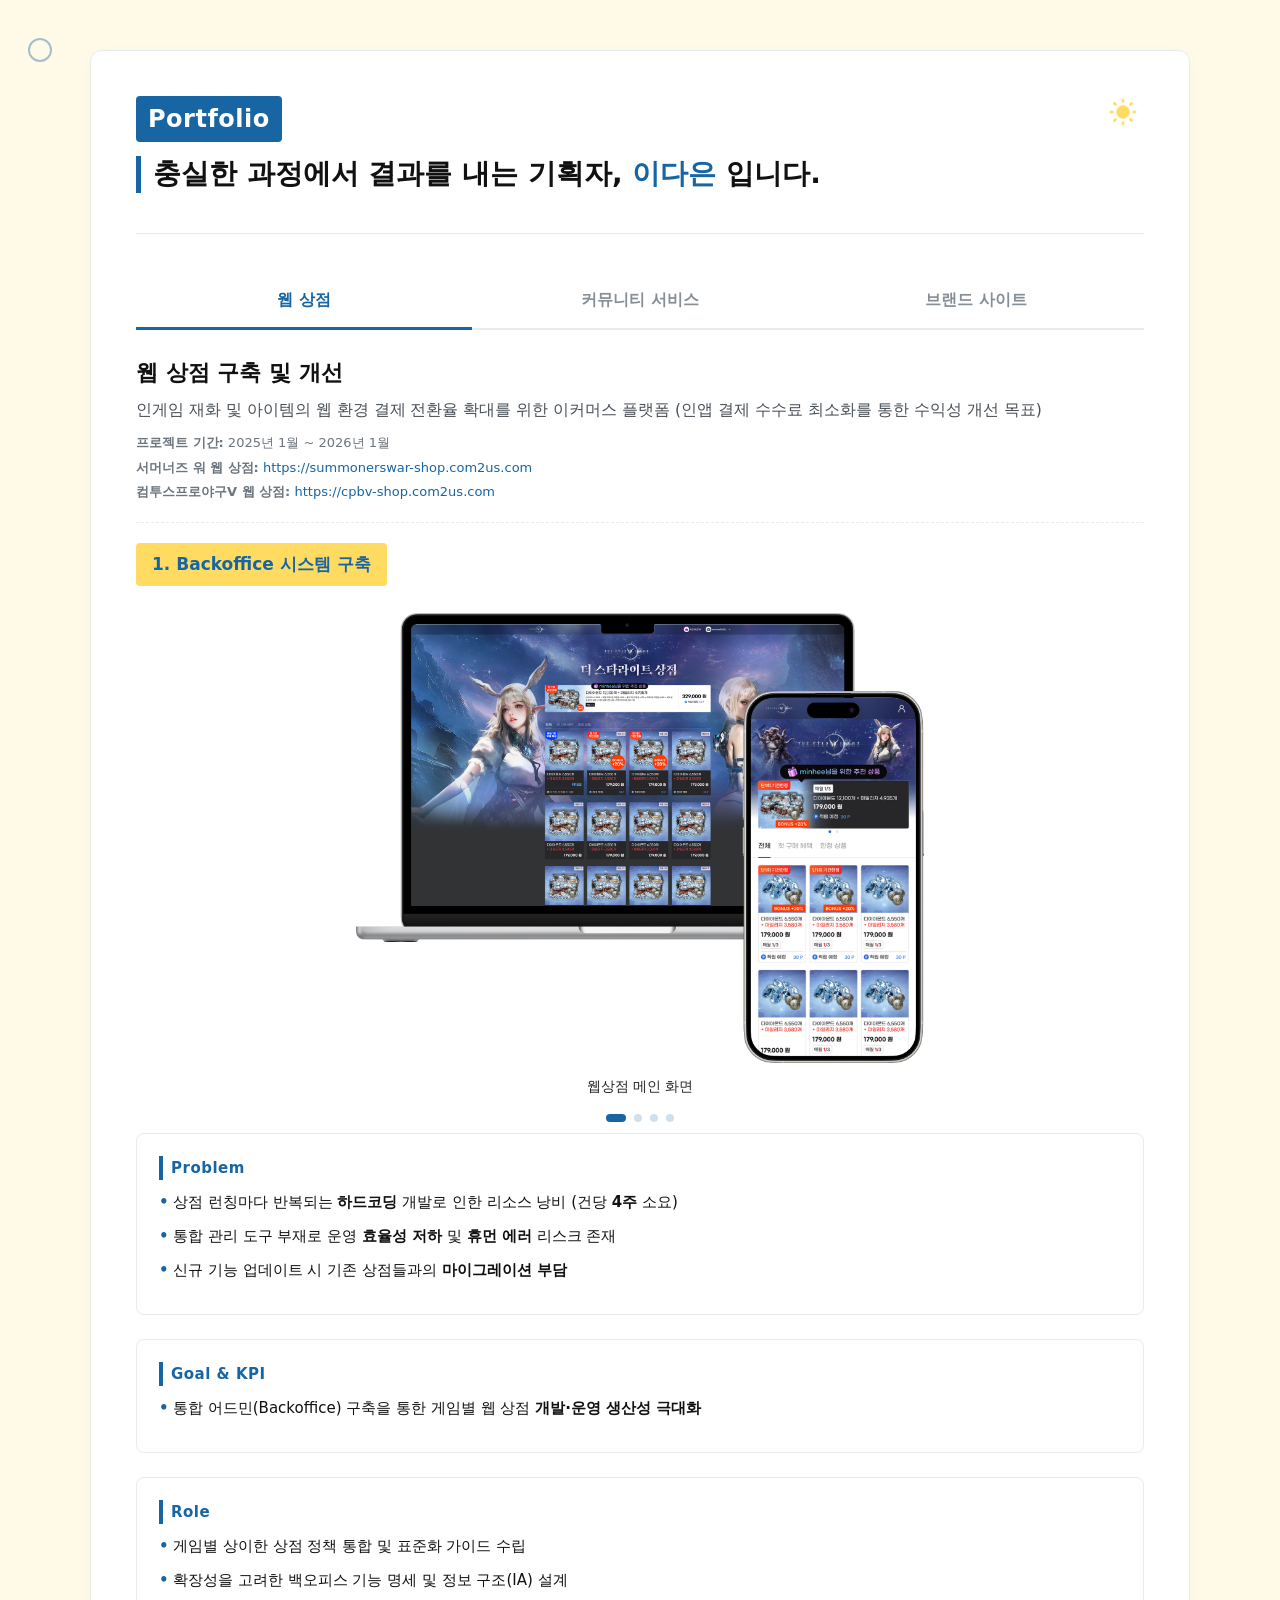
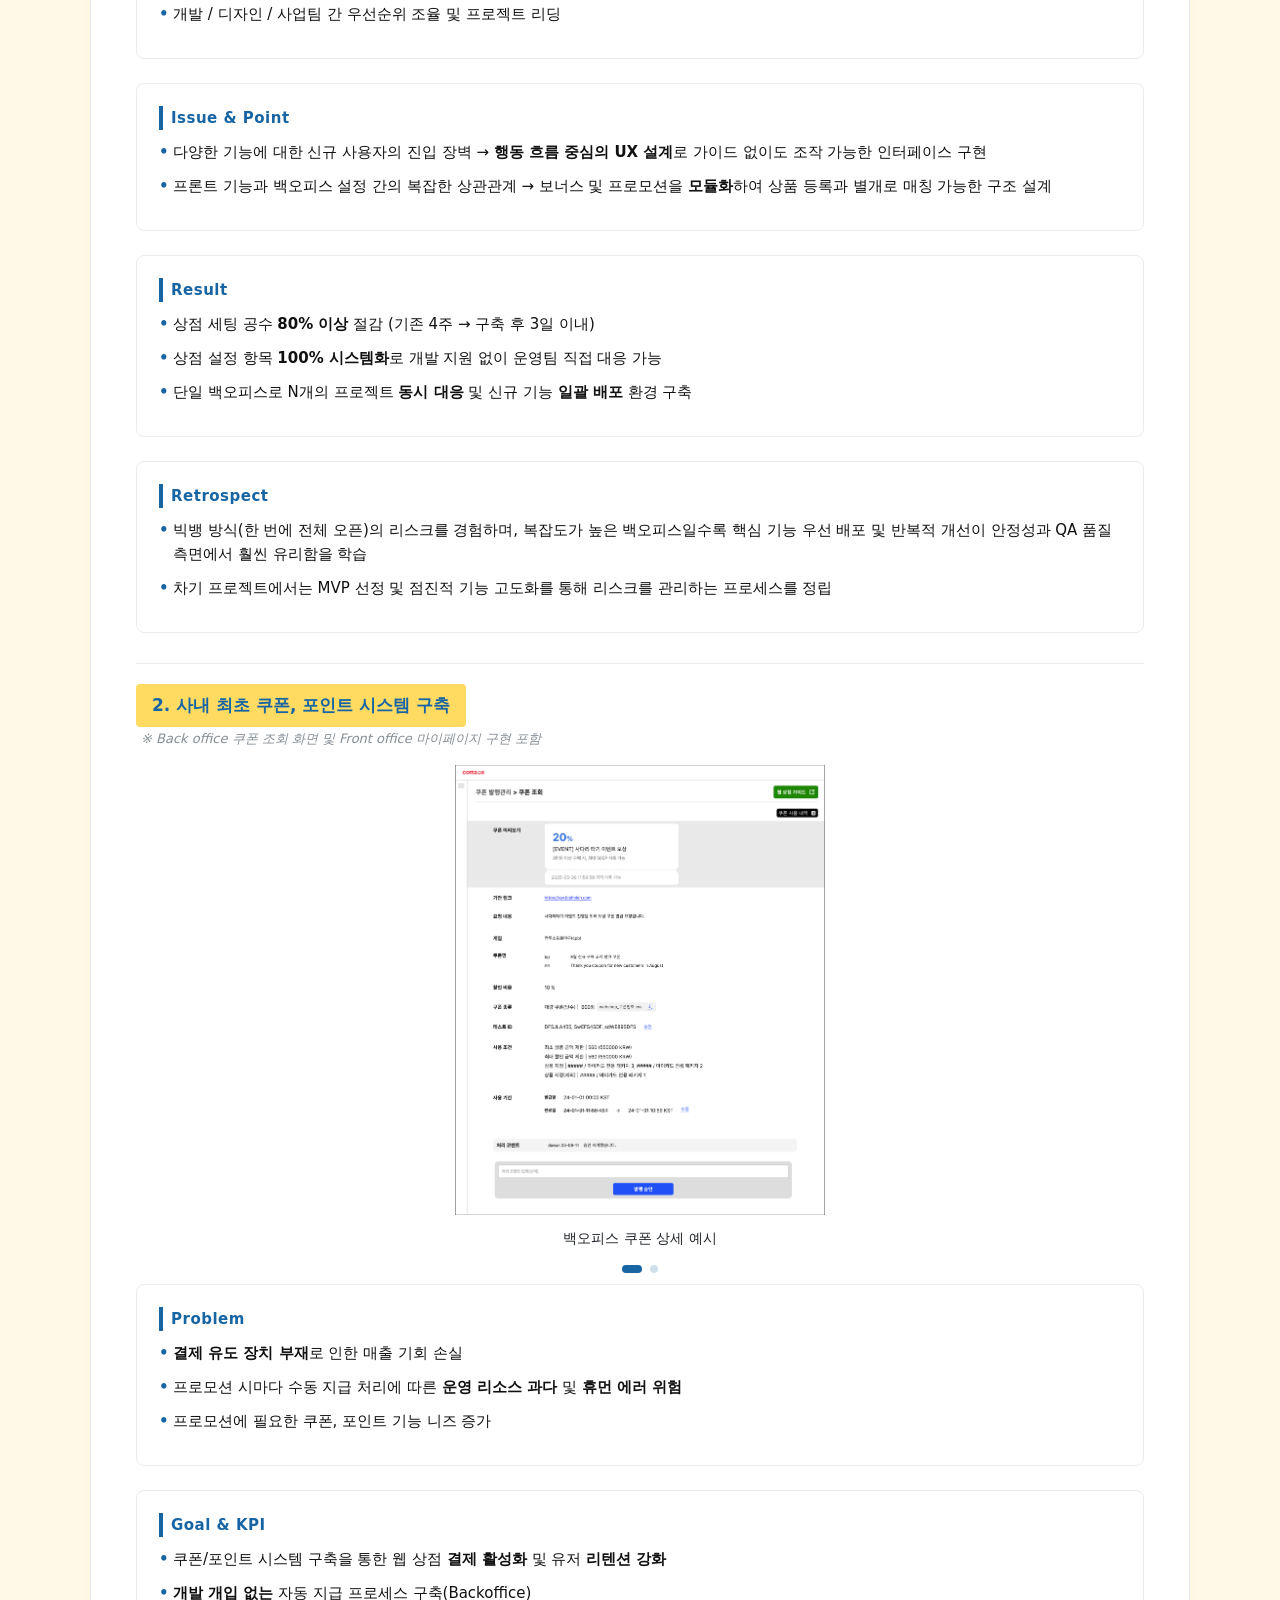
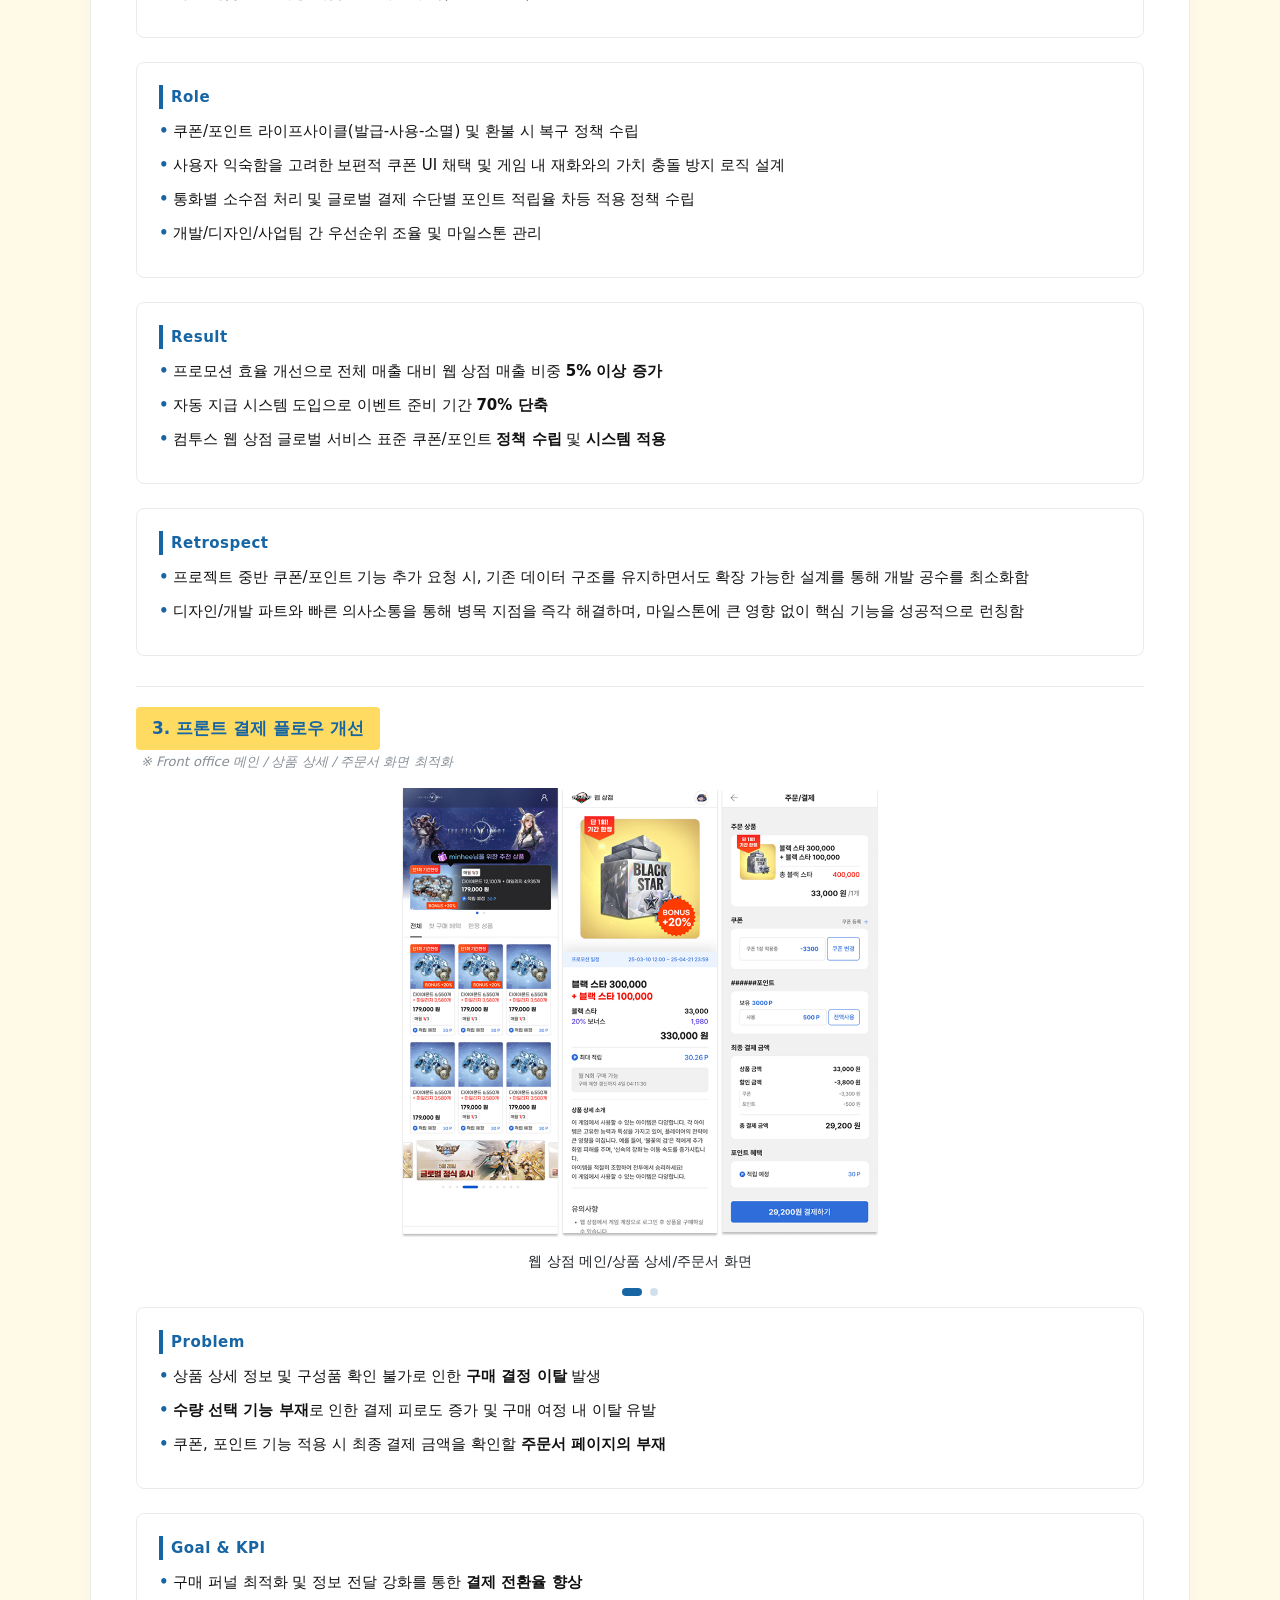
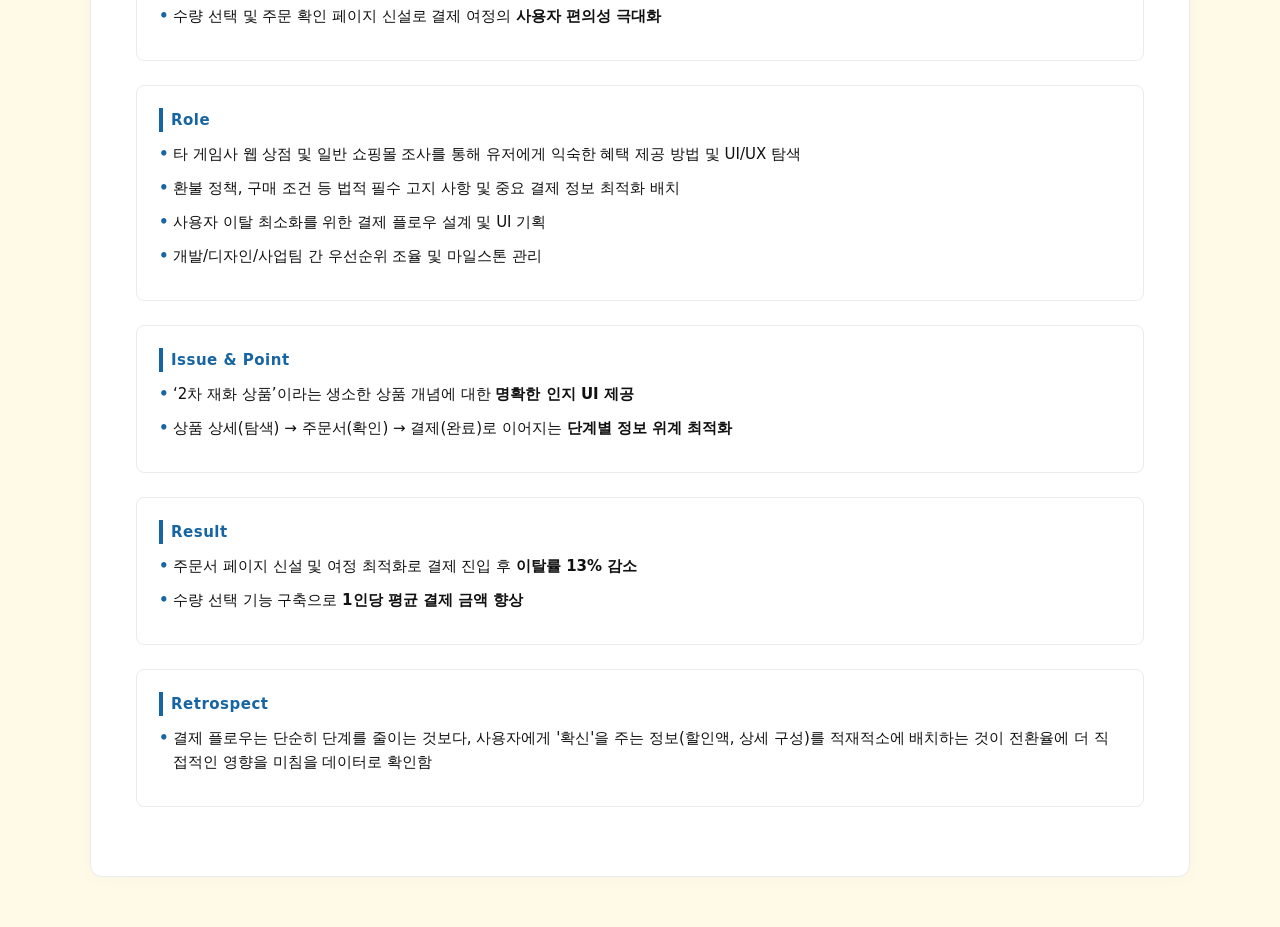
==== index.html @ c6e258d3 "진짜최종배포" ====
<!DOCTYPE html>
<html lang="ko">
<head>
    <meta charset="UTF-8">
    <meta name="viewport" content="width=device-width, initial-scale=1.0">
    <title>이다은 | 기획자 포트폴리오</title>
    <link rel="stylesheet" href="style.css">
</head>
<body>

    <div class="custom-cursor"></div>

    <div class="container">
        <header>
            <button class="theme-toggle-btn" onclick="toggleTheme()" aria-label="테마 변경">
                <img id="theme-icon" src="images/light.png" alt="테마 아이콘">
            </button>

            <span class="badge">Portfolio</span>
            <h1>충실한 과정에서 결과를 내는 기획자, <span style="color: #1865A4;">이다은</span> 입니다.</h1>
        </header>

        <nav class="tabs">
            <button class="tab-button active" onclick="openTab(event, 'web-shop')">웹 상점</button>
            <button class="tab-button" onclick="openTab(event, 'community')">커뮤니티 서비스</button>
            <button class="tab-button" onclick="openTab(event, 'brand-site')">브랜드 사이트</button>
        </nav>

        <div id="web-shop" class="tab-content active">
            <div class="project-header">
                <h3 class="project-title">웹 상점 구축 및 개선</h3>
                <p class="project-summary">인게임 재화 및 아이템의 웹 환경 결제 전환율 확대를 위한 이커머스 플랫폼 (인앱 결제 수수료 최소화를 통한 수익성 개선 목표)</p>
                <div class="project-meta"><strong>프로젝트 기간:</strong> 2025년 1월 ~ 2026년 1월</div>
                <div class="project-meta"><strong>서머너즈 워 웹 상점:</strong> <a href="https://summonerswar-shop.com2us.com/" target="_blank">https://summonerswar-shop.com2us.com</a></div>
                <div class="project-meta"><strong>컴투스프로야구V 웹 상점:</strong> <a href="https://cpbv-shop.com2us.com" target="_blank">https://cpbv-shop.com2us.com</a></div>
            </div>

            <div class="sub-title">1. Backoffice 시스템 구축</div>

            <div class="slider-container">
                <div class="slider-wrapper">
                    <div class="slider-slide">
                        <img src="images/webshop/main.png" alt="웹상점 메인 화면">
                    </div>                    
                    <div class="slider-slide">
                        <img src="images/webshop/BF.png" alt="웹상점 백오피스 구축 전후 시스템">
                    </div>
                    <div class="slider-slide">
                        <img src="images/webshop/FLOW.png" alt="웹 상점 서비스 백오피스 흐름도">
                    </div>
                    <div class="slider-slide">
                        <img src="images/webshop/Frame 26.png" alt="백오피스 기능 명세서">
                    </div>
                </div>
                
                <div class="slider-caption">웹상점 메인 화면</div>
                
                <div class="slider-pagination"></div>
            </div>
            <div class="section-block">
                <h4>Problem</h4>
                <ul>
                    <li>상점 런칭마다 반복되는 <strong>하드코딩</strong> 개발로 인한 리소스 낭비 (건당 <strong>4주</strong> 소요)</li>
                    <li>통합 관리 도구 부재로 운영 <strong>효율성 저하</strong> 및 <strong>휴먼 에러</strong> 리스크 존재</li>
                    <li>신규 기능 업데이트 시 기존 상점들과의 <strong>마이그레이션 부담</strong></li>
                </ul>
            </div>
            <div class="section-block">
                <h4>Goal & KPI</h4>
                <ul>
                    <li>통합 어드민(Backoffice) 구축을 통한 게임별 웹 상점 <strong>개발·운영 생산성 극대화</strong></li>
                </ul>
            </div>
            <div class="section-block">
                <h4>Role</h4>
                <ul>
                    <li>게임별 상이한 상점 정책 통합 및 표준화 가이드 수립</li>
                    <li>확장성을 고려한 백오피스 기능 명세 및 정보 구조(IA) 설계</li>
                    <li>개발 / 디자인 / 사업팀 간 우선순위 조율 및 프로젝트 리딩</li>
                </ul>
            </div>
            <div class="section-block">
                <h4>Issue & Point</h4>
                <ul>
                    <li>다양한 기능에 대한 신규 사용자의 진입 장벽 → <strong>행동 흐름 중심의 UX 설계</strong>로 가이드 없이도 조작 가능한 인터페이스 구현</li>
                    <li>프론트 기능과 백오피스 설정 간의 복잡한 상관관계 → 보너스 및 프로모션을<strong> 모듈화</strong>하여 상품 등록과 별개로 매칭 가능한 구조 설계</li>
                </ul>
            </div>
            <div class="section-block">
                <h4>Result</h4>
                <ul>
                    <li>상점 세팅 공수 <strong><span class="count-up" data-target="80">0</span>% 이상</strong> 절감 (기존 4주 → 구축 후 3일 이내)</li>
                    <li>상점 설정 항목 <strong><span class="count-up" data-target="100">0</span>% 시스템화</strong>로 개발 지원 없이 운영팀 직접 대응 가능</li>
                    <li>단일 백오피스로 N개의 프로젝트 <strong>동시 대응</strong> 및 신규 기능 <strong>일괄 배포</strong> 환경 구축</li>
                </ul>
            </div>
            <div class="section-block">
                <h4>Retrospect</h4>
                <ul>
                    <li>빅뱅 방식(한 번에 전체 오픈)의 리스크를 경험하며, 복잡도가 높은 백오피스일수록 핵심 기능 우선 배포 및 반복적 개선이 안정성과 QA 품질 측면에서 훨씬 유리함을 학습</li>
                    <li>차기 프로젝트에서는 MVP 선정 및 점진적 기능 고도화를 통해 리스크를 관리하는 프로세스를 정립</li>
                </ul>
            </div>

            <hr class="sub-project-divider">

            <div class="sub-title">2. 사내 최초 쿠폰, 포인트 시스템 구축</div>
            <p class="project-meta-caption">※ Back office 쿠폰 조회 화면 및 Front office 마이페이지 구현 포함</p>
            
            <div class="slider-container">
                <div class="slider-wrapper">
                    <div class="slider-slide">
                        <img src="images/webshop/back_coupon.png" alt="백오피스 쿠폰 상세 예시">
                    </div>                    
                    <div class="slider-slide">
                        <img src="images/webshop/my_couponpoint.png" alt="웹상점 마이페이지 쿠폰/포인트 화면">
                    </div>                    
                </div>
                
                <div class="slider-caption">백오피스 쿠폰 상세 예시</div>
                
                <div class="slider-pagination"></div>
            </div>            
            
            <div class="section-block">
                <h4>Problem</h4>
                <ul>
                    <li><strong>결제 유도 장치 부재</strong>로 인한 매출 기회 손실</li>
                    <li>프로모션 시마다 수동 지급 처리에 따른 <strong>운영 리소스 과다</strong> 및 <strong>휴먼 에러 위험</strong></li>
                    <li>프로모션에 필요한 쿠폰, 포인트 기능 니즈 증가</li>
                </ul>
            </div>
            <div class="section-block">
                <h4>Goal & KPI</h4>
                <ul>
                    <li>쿠폰/포인트 시스템 구축을 통한 웹 상점 <strong>결제 활성화</strong> 및 유저 <strong>리텐션 강화</strong></li>
                    <li><strong>개발 개입 없는</strong> 자동 지급 프로세스 구축(Backoffice)</li>
                </ul>
            </div>
            <div class="section-block">
                <h4>Role</h4>
                <ul>
                    <li>쿠폰/포인트 라이프사이클(발급-사용-소멸) 및 환불 시 복구 정책 수립</li>
                    <li>사용자 익숙함을 고려한 보편적 쿠폰 UI 채택 및 게임 내 재화와의 가치 충돌 방지 로직 설계</li>
                    <li>통화별 소수점 처리 및 글로벌 결제 수단별 포인트 적립율 차등 적용 정책 수립</li>
                    <li>개발/디자인/사업팀 간 우선순위 조율 및 마일스톤 관리</li>
                </ul>
            </div>
            <div class="section-block">
                <h4>Result</h4>
                <ul>
                    <li>프로모션 효율 개선으로 전체 매출 대비 웹 상점 매출 비중 <Strong><span class="count-up" data-target="5">0</span>% 이상 증가</Strong></li>
                    <li>자동 지급 시스템 도입으로 이벤트 준비 기간 <Strong><span class="count-up" data-target="70">0</span>% 단축</Strong></li>
                    <li>컴투스 웹 상점 글로벌 서비스 표준 쿠폰/포인트 <Strong>정책 수립</Strong> 및 <Strong>시스템 적용</Strong></li>
                </ul>
            </div>
            <div class="section-block">
                <h4>Retrospect</h4>
                <ul>
                    <li>프로젝트 중반 쿠폰/포인트 기능 추가 요청 시, 기존 데이터 구조를 유지하면서도 확장 가능한 설계를 통해 개발 공수를 최소화함</li>
                    <li>디자인/개발 파트와 빠른 의사소통을 통해 병목 지점을 즉각 해결하며, 마일스톤에 큰 영향 없이 핵심 기능을 성공적으로 런칭함</li>
                </ul>
            </div>

            <hr class="sub-project-divider">

            <div class="sub-title">3. 프론트 결제 플로우 개선</div>
            <p class="project-meta-caption">※ Front office 메인 / 상품 상세 / 주문서 화면 최적화</p>

            <div class="slider-container">
                <div class="slider-wrapper">
                    <div class="slider-slide">
                        <img src="images/webshop/purchase_front.png" alt="웹 상점 메인/상품 상세/주문서 화면">
                    </div>                    
                    <div class="slider-slide">
                        <img src="images/webshop/purchase process.png" alt="결제 프로세스 개선 flow">
                    </div>                    
                </div>
              
                <div class="slider-caption">웹 상점 메인/상품 상세/주문서 화면</div>
                <div class="slider-pagination"></div>
            </div> 

            <div class="section-block">
                <h4>Problem</h4>
                <ul>
                    <li>상품 상세 정보 및 구성품 확인 불가로 인한 <Strong>구매 결정 이탈</Strong> 발생</li>
                    <li><Strong>수량 선택 기능 부재</Strong>로 인한 결제 피로도 증가 및 구매 여정 내 이탈 유발</li>
                    <li>쿠폰, 포인트 기능 적용 시 최종 결제 금액을 확인할 <Strong>주문서 페이지의 부재</Strong></li>
                </ul>
            </div>
            <div class="section-block">
                <h4>Goal & KPI</h4>
                <ul>
                    <li>구매 퍼널 최적화 및 정보 전달 강화를 통한 <Strong>결제 전환율 향상</Strong></li>
                    <li>수량 선택 및 주문 확인 페이지 신설로 결제 여정의 <Strong>사용자 편의성 극대화</Strong></li>
                </ul>
            </div>
            <div class="section-block">
                <h4>Role</h4>
                <ul>
                    <li>타 게임사 웹 상점 및 일반 쇼핑몰 조사를 통해 유저에게 익숙한 혜택 제공 방법 및 UI/UX 탐색</li>
                    <li>환불 정책, 구매 조건 등 법적 필수 고지 사항 및 중요 결제 정보 최적화 배치</li>
                    <li>사용자 이탈 최소화를 위한 결제 플로우 설계 및 UI 기획</li>
                    <li>개발/디자인/사업팀 간 우선순위 조율 및 마일스톤 관리</li>
                </ul>
            </div>
            <div class="section-block">
                <h4>Issue & Point</h4>
                <ul>
                    <li>‘2차 재화 상품’이라는 생소한 상품 개념에 대한 <strong>명확한 인지 UI 제공</strong></li>
                    <li>상품 상세(탐색) → 주문서(확인) → 결제(완료)로 이어지는 <strong>단계별 정보 위계 최적화</strong></li>
                </ul>
            </div>
            <div class="section-block">
                <h4>Result</h4>
                <ul>
                    <li>주문서 페이지 신설 및 여정 최적화로 결제 진입 후 <strong>이탈률 <span class="count-up" data-target="13">0</span>% 감소</strong></li>
                    <li>수량 선택 기능 구축으로 <strong>1인당 평균 결제 금액 향상</strong></li>
                </ul>
            </div>
            <div class="section-block">
                <h4>Retrospect</h4>
                <ul>
                    <li>결제 플로우는 단순히 단계를 줄이는 것보다, 사용자에게 '확신'을 주는 정보(할인액, 상세 구성)를 적재적소에 배치하는 것이 전환율에 더 직접적인 영향을 미침을 데이터로 확인함</li>
                </ul>
            </div>
        </div>

        <div id="community" class="tab-content">
            <div class="project-header">
                <h3 class="project-title">커뮤니티 서비스 플랫폼 구축</h3>
                <p class="project-summary">외부 커뮤니티 의존도 최소화 및 브랜드 사이트 활성화를 위한 자체 커뮤니티 인프라 개발</p>
                <div class="project-meta"><strong>프로젝트 기간:</strong> 2025년 12월 ~ 2026년 8월 12일</div>
                <div class="project-meta"><strong>참고 링크:</strong> <a href="https://zeus.com2us.com/news/notice" target="_blank">https://zeus.com2us.com/news/notice</a></div>
                <div class="project-meta-alert">※ 유저 활동 커뮤니티 게시판 순차 오픈 예정, 기능 개발 완료</div>
            </div>

            <div class="slider-container">
                <div class="slider-wrapper">
                    <div class="slider-slide">
                        <img src="images/community/zeus_community.png" alt="커뮤니티 서비스 플랫폼">
                    </div>                    
                    <div class="slider-slide">
                        <img src="images/community/community_list.png" alt="아코디언형 게시판/리스트형 게시판/섬네일형 게시판">
                    </div>   
                    <div class="slider-slide">
                        <img src="images/community/community_my.png" alt="마이페이지-나의 글/마이페이지-계정관리/알랏">
                    </div> 
                    <div class="slider-slide">
                        <img src="images/community/back_menu.png" alt="백오피스 메뉴 구조">
                    </div> 
                    <div class="slider-slide">
                        <img src="images/community/back_detail.png" alt="백오피스 기능 명세서">
                    </div>                                                                              
                </div>
                
                <div class="slider-caption">커뮤니티 서비스 플랫폼</div>
                <div class="slider-pagination"></div>
            </div> 

            <div class="section-block">
                <h4>Problem</h4>
                <ul>
                    <li>게임 런칭 이후 브랜드 사이트 내 <strong>유저 간 소통 창구 부재</strong>로 인한 방문율 지속 감소</li>
                    <li>외부 툴 의존으로 인한 <strong>UI 제약</strong> 및 도메인 파편화로 <strong>유저 데이터 트래킹 한계</strong></li>
                </ul>
            </div>
            <div class="section-block">
                <h4>Goal</h4>
                <ul>
                    <li>공지 및 유저 커뮤니티 통합 제공을 통한 브랜드 사이트 내 <strong>유저 리텐션 및 인바운드 트래픽 제고</strong></li>
                    <li>관리 부서에서 다방면으로 활용 가능한 <strong>확대 기능 및 UI 제공</strong></li>
                    <li>추후 신규 브랜드 사이트에서 사용 가능하도록 커뮤니티 <strong>템플릿 확장성 고려</strong></li>
                </ul>
            </div>
            <div class="section-block">
                <h4>Role</h4>
                <ul>
                    <li>타사 레퍼런스 및 벤치마킹 기반의 커뮤니티 서비스 정책 수립 및 Front/Back-office 상세 화면 설계</li>
                    <li>PL로서 유관 부서 요구사항 수집, 핵심 기능 정의 및 스펙 아웃 의사결정 주도</li>
                    <li>한정된 프로젝트 리소스를 고려한 기능별 우선순위 조정 및 단계적 배포 전략 수립</li>
                </ul>
            </div>
            <div class="section-block">
                <h4>Issue & Point</h4>
                <ul>
                    <li><strong>[Front - 운영 효율성]</strong> 4대 핵심 템플릿 형태(리스트/섬네일/아코디언/FAQ) 제공으로 운영 부서 <strong>니즈 충족 및 기획·개발 공수 최소화</strong></li>
                    <li><strong>[Front - 이탈 방지]</strong> 게임 미연동 계정 제한 등 예외 케이스별 <strong>UX 라이팅</strong> 및 <strong>얼럿 시스템</strong> 최적화를 통한 <strong>유저 이탈 방지</strong></li>
                    <li><strong>[Back - 권한 및 제어]</strong> 효율적인 콘텐츠 관리를 위한 <strong>'설정 기능(템플릿 제어)'</strong>과 <strong>'운영 기능(게시글/신고/회원 관리)'</strong>의 <strong>구조적 분리</strong></li>
                    <li><strong>[Back - 모듈 구조]</strong> 게시글 상세, 회원 상세 페이지는 모든 메뉴에서 진입 가능한 구조 → <strong>개발 작업 최소화, 사용자 이동 동선 최소화</strong></li>
                </ul>
            </div>
            <div class="section-block">
                <h4>Result (가동 전 기대효과)</h4>
                <ul>
                    <li>자체 소통 창구 활성화를 통해 런칭 초기 부스팅 유저의 브랜드 사이트 리텐션 <strong><span class="count-up" data-target="60">0</span>% 방어 타겟</strong></li>
                    <li>표준 템플릿 활용 기반 확립으로 차기 브랜드 사이트 구축 시 커뮤니티 개발 공수 <strong>6개월 단축</strong> 및 외부 솔루션 구독 비용 <strong>100% 절감</strong> 예상</li>
                </ul>
            </div>
            <div class="section-block">
                <h4>Retrospect</h4>
                <ul>
                    <li>프로젝트 초기 단계에서 백오피스 상세 기능 명세서를 선제적으로 정의 및 싱크하여, 유관 부서 간 잠재적 병목 구간을 조기 발견하고 스펙 아웃 조율 시간을 대폭 단축함</li>
                    <li>플랫폼 단위 기획 시 화면 설계와 확장 정책을 동시에 설계하는 법을 체득함</li>
                </ul>
            </div>
        </div>

        <div id="brand-site" class="tab-content">
            <div class="project-header">
                <h3 class="project-title">브랜드 사이트 빌드 및 마케팅 브랜딩</h3>
                <p class="project-summary">신규 론칭 라인업의 잠재 유저 확보 및 사전 마케팅을 위한 브랜딩 구축</p>
                <div class="project-meta"><strong>주요 목표:</strong> 신규 게임의 기대감 조성을 위한 브랜딩 / 정보 전달 및 사전예약 이벤트 유도</div>
            </div>

            <div class="sub-title">1. 스타시드: 아스니아 트리거</div>
            <div class="project-meta"><strong>프로젝트 기간:</strong> 2023년 10월 ~ 2024년 3월</div>
            <div class="project-meta"><strong>공식 사이트:</strong> <a href="https://starseed.com2us.com/ko?r=p01" target="_blank">https://starseed.com2us.com</a></div>
            <div class="project-meta-alert">※ 현재는 서비스 종료, 대체화면 노출중</div>

            <div class="slider-container">
                <div class="slider-wrapper">
                    <div class="slider-slide">
                        <img src="images/branding/1.jpg" alt="메인">
                    </div>                    
                    <div class="slider-slide">
                        <img src="images/branding/2.jpg" alt="사전예약">
                    </div>      
                    <div class="slider-slide">
                        <img src="images/branding/3.jpg" alt="이벤트">
                    </div>                       
                     <div class="slider-slide">
                        <img src="images/branding/4.jpg" alt="세계관">
                    </div>                      
                    <div class="slider-slide">
                        <img src="images/branding/5.jpg" alt="캐릭터">
                    </div>   
                    <div class="slider-slide">
                        <img src="images/branding/6.jpg" alt="캐릭터 상세">
                    </div>   
                    <div class="slider-slide">
                        <img src="images/branding/7.jpg" alt="SNS">
                    </div>   
                </div>
              
                <div class="slider-caption">메인</div>
                <div class="slider-pagination"></div>
            </div>             

            <div class="section-block" style="margin-top:15px;">
                <h4>Goal</h4>
                <ul>
                    <li>브랜드 사이트 내 유입 유저의 사전예약 전환율 극대화</li>
                    <li>콘텐츠 탐색 깊이 심화를 통한 인게임 세계관 인게이지먼트 유도 강화</li>
                </ul>
            </div>
            <div class="section-block">
                <h4>Role</h4>
                <ul>
                    <li>서브컬처 유저의 강력한 '팬덤 성향'을 공략하기 위해, 캐릭터 및 세계관을 반영한 전용 콘셉트·레이아웃 설계로 서비스의 시각적 매력 극대화</li>
                    <li>외부 및 사내 유관 부서 요구사항 조율 기반의 웹 서비스 정책 수립 및 상세 기능·화면 설계</li>
                    <li>디자인·개발 파트와의 긴밀한 커뮤니케이션 및 프로젝트 리딩</li>
                </ul>
            </div>
            <div class="section-block">
                <h4>Issue & Point</h4>
                <ul>
                    <li>캐릭터 일러스트 중심의 풀 스크린 배치로 시각적 몰입감 및 유저 흥미 유발</li>
                    <li>이탈 없는 내비게이션을 위한 풀 페이지 스크롤 기반의 원페이지 인터랙션 구현</li>
                    <li>게임 속 캐릭터가 말을 거는 듯한 스크롤 기반의 토스트 팝업 시스템 기획 (세계관 동기화)</li>
                </ul>
            </div>
            <div class="section-block">
                <h4>Result</h4>
                <ul>
                    <li>사전예약 기간 내 방문자 대비 예약 전환율 평균 <strong><span class="count-up" data-target="70">0</span>% 이상</strong> 달성</li>
                    <li>론칭 후 1개월간 방문자의 <strong><span class="count-up" data-target="35">0</span>%가</strong> 이탈 없이 마지막 페이지까지 탐색</li>
                </ul>
            </div>
            <div class="section-block">
                <h4>Retrospect</h4>
                <ul>
                    <li>타겟 유저와 게임 콘셉트를 명확히 해석한 기획이 유저 행동에 미치는 긍정적 영향 확인</li>
                </ul>
            </div>

            <hr class="sub-project-divider">

            <div class="sub-title">2. 프로야구라이징</div>
            <div class="project-meta"><strong>프로젝트 기간:</strong> 2024년 10월 ~ 2025년 3월</div>
            <div class="project-meta"><strong>공식 사이트:</strong> <a href="https://prorising.com2us.com/main" target="_blank">https://prorising.com2us.com</a></div>

            <div class="slider-container">
                <div class="slider-wrapper">
                    <div class="slider-slide">
                        <img src="images/branding/PRO.png" alt="브랜드 사이트">
                    </div>                      
                </div>
              
                <div class="slider-caption">브랜드 사이트</div>
                <div class="slider-pagination"></div>
            </div> 

            <div class="section-block" style="margin-top:15px;">
                <h4>Goal & KPI</h4>
                <ul>
                    <li>글로벌(일본) 타겟 유저의 매끄러운 유입 및 사전예약 전환율 최적화</li>
                    <li>지속적인 정보 업데이트 확인이 용이한 구조 설계를 통한 재방문율 제고</li>
                </ul>
            </div>
            <div class="section-block">
                <h4>Role</h4>
                <ul>
                    <li>일본 현지 유저의 웹 소비 성향 분석을 통해 단일 화면 내 높은 정보 밀도를 선호하는 UI 문화적 특성 파악</li>
                    <li>일본 동종 스포츠 장르 브랜드 사이트 분석으로 공지사항, 이벤트 등 정보성 콘텐츠의 메인 전면 배치로 탐색 뎁스 최소화 전략 수립</li>
                    <li>일본 시장 및 타겟 유저 특성을 반영한 웹 서비스 정책 수립, 상세 기능 정의 및 스토리보드 작성</li>
                    <li>디자인·개발 파트와의 긴밀한 커뮤니케이션 및 프로젝트 리딩</li>
                </ul>
            </div>
            <div class="section-block">
                <h4>Issue & Point</h4>
                <ul>
                    <li>리소스 한계를 극복하기 위해 빌드 내 UI 요소(물감, 찢김 효과 등)를 추출·변형하여 야구 장르 특유의 역동적인 비주얼 정체성 구현</li>
                    <li>가로·세로 영상 동시 노출 요구사항 대응을 위해 오버랩 레이아웃 및 스크롤 애니메이션 설계로 유저의 시각적 피로도 감소 및 탐색 몰입도 확보</li>
                </ul>
            </div>
            <div class="section-block">
                <h4>Result</h4>
                <ul>
                    <li>사전예약 기간 내 방문자 대비 사전예약 전환율 평균 <strong><span class="count-up" data-target="65">0</span>% 이상</strong> 기록</li>
                    <li>론칭 이후 한 달간 방문자 대비 재방문율 <strong><span class="count-up" data-target="10">0</span>% 이상</strong> 유지</li>
                </ul>
            </div>
            <div class="section-block">
                <h4>Retrospect</h4>
                <ul>
                    <li>프로젝트 중반, 사업부의 갑작스러운 요구사항 및 글로벌 시장 변동성 속에서도 유연하고 타당성 있는 기획 조율을 통해 성공적으로 론칭을 완수한 경험 축적</li>
                </ul>
            </div>
        </div>
    </div>

    <script src="script.js"></script>
</body>
</html>
---- style.css ----
/* 기본 스타일 리셋 및 폰트 정의 */
* {
    box-sizing: border-box;
    margin: 0;
    padding: 0;
    font-family: 'Pretendard', -apple-system, BlinkMacSystemFont, system-ui, Roboto, sans-serif;
}

/* 🌓 [인터랙션 핵심 교정] 기존 색상들을 변수화하여 다크모드와 다이렉트로 연결 */
body {
    --bg-body: #fffae7;        /* 라이트모드 연노랑 바탕 */
    --bg-container: #ffffff;   /* 라이트모드 컨테이너 화이트 */
    --bg-box-pc: #ffffff;      /* 라이트모드 PC/TA 분기 박스 연노랑 */
    --text-primary: #212529;
    --text-dark: #111111;
    --border-color: #e9ecef;
    --cursor-ring: rgba(24, 101, 164, 0.4);
}

body[data-theme="dark"] {
    --bg-body: #121212;        /* 다크모드 어두운 배경 */
    --bg-container: #1e1e1e;   /* 다크모드 컨테이너 */
    --bg-box-pc: #2a261f;      /* 다크모드 PC 박스 */
    --text-primary: #e0e0e0;
    --text-dark: #ffffff;
    --border-color: #333333;
    --cursor-ring: rgba(255, 219, 98, 0.4);
}

/* 💥 고정 색상들을 위에 선언한 실시간 변수(var)로 교체했습니다. */
body {
    background-color: var(--bg-body);
    color: var(--text-primary);
    line-height: 1.6;
    padding: 20px 10px;
    transition: background-color 0.3s ease, color 0.3s ease;
}

/* 🌟 인터랙션 1: PC/태블릿 환경에서 시스템 기본 커서 감추기 */
@media (min-width: 768px) {
    body { cursor: none; }
}

/* 본문 컨테이너 */
.container {
    width: 100%;
    max-width: 1100px;
    margin: 0 auto;
    background: var(--bg-container);
    border-radius: 12px;
    padding: 15px;
    transition: background-color 0.3s ease;
}

/* 상단 프로필/소개 영역 */
header {
    text-align: left; /* 좌측 정렬로 변경 */
    border-bottom: 1px solid var(--border-color);
    padding-bottom: 30px;
    margin-bottom: 35px;
    position: relative;
}

header .badge {
    display: inline-block;
    background: #1865A4; /* 배지를 블루로 변경 */
    color: #ffffff;
    padding: 4px 12px;
    border-radius: 4px; /* 각진 느낌 */
    font-size: 24px;
    font-weight: 700;
    margin-bottom: 14px;
    letter-spacing: 0.5px;
}

header h1 {
    font-size: 24px;
    color: var(--text-dark);
    font-weight: 800;
    margin-bottom: 10px;
    word-break: keep-all;
    border-left: 5px solid #1865A4; /* 왼쪽에 신뢰감을 주는 포인트 바 배치 */
    padding-left: 12px;
    line-height: 1.3;
}

header p {
    font-size: 14px;
    color: #6c757d;
    padding-left: 17px; /* 타이틀 라인과 위치 맞춤 */
}

@media (min-width: 768px) {
    header h1 { font-size: 30px; }
    header p { font-size: 15px; }
}

/* 탭 내비게이션 바 */
.tabs {
    display: flex;
    flex-wrap: wrap;
    border-bottom: 2px solid var(--border-color);
    margin-bottom: 25px;
    position: sticky;
    top: 0;            
    background: var(--bg-container); 
    z-index: 100;      
    padding-top: 5px;
}

.tab-button {
    flex: 1;
    min-width: 80px;
    padding: 12px 5px;
    background: none;
    border: none;
    font-size: 14px;
    font-weight: 600;
    color: #868e96;
    cursor: pointer;
    transition: all 0.3s ease;
    text-align: center;
    border-bottom: 3px solid transparent;
    margin-bottom: -2px;
}

.tab-button:hover {
    color: #1865A4;
}

.tab-button.active {
    color: #1865A4;
    border-bottom: 3px solid #1865A4;
    font-weight: 700;
}

/* ─── 탭 애니메이션 핵심 구조 ─── */
.tab-container {
    position: relative;
    overflow: hidden;
    width: 100%;
}

.tab-content {
    display: none;
    opacity: 0;
    transform: translateY(15px); 
    transition: opacity 0.4s ease, transform 0.4s ease;
}

.tab-content.active {
    display: block;
}

.tab-content.fade-in {
    opacity: 1;
    transform: translateY(0);
}

/* 포트폴리오 프로젝트 디자인 레이아웃 */
.project-header {
    margin-bottom: 20px;
    padding-bottom: 15px;
    border-bottom: 1px dashed var(--border-color);
}

.project-title {
    font-size: 18px;
    color: var(--text-dark);
    margin-bottom: 8px;
}

.project-summary {
    font-size: 14px;
    font-weight: 500; 
    color: #495057; 
    margin-bottom: 10px;
}

.project-meta {
    font-size: 13px;
    color: #6c757d;
    margin-bottom: 4px;
}

.project-meta a {
    color: #1865A4;
    text-decoration: none;
    font-weight: 500;
}

.project-meta a:hover {
    text-decoration: underline;
}

.project-meta-caption {
    margin: -10px 0 15px 5px; 
    font-style: italic;
    font-size: 13px;
    color: #868e96;
}

.project-meta-alert {
    color: #1865A4; 
    font-weight: 600;
    font-size: 13px;
    margin-top: 5px;
}

/* 본문 단락 블록 스타일 */
.section-block {
    margin-bottom: 20px;
    background: var(--bg-container); /* 하얗게 고정되어 있던 배경을 테마 변수로 연동 */
    border: 1px solid var(--border-color);
    border-radius: 8px;
    padding: 16px;
    transition: background-color 0.3s ease, border-color 0.3s ease;
}

.section-block h4 {
    font-size: 14px;
    color: #1865A4;
    text-transform: none; 
    margin-bottom: 10px;
    letter-spacing: 0.5px;
    border-left: 4px solid #1865A4;
    padding-left: 8px;
}

.section-block ul {
    list-style-type: none;
}

.section-block li {
    position: relative;
    padding-left: 14px;
    margin-bottom: 8px;
    font-size: 14px;
    color: var(--text-dark);
}

.section-block li::before {
    content: "•";
    position: absolute;
    left: 0;
    color: #1865A4;
    font-weight: bold;
}

/* 구분선 및 서브 타이틀 */
.sub-project-divider {
    margin: 30px 0 20px 0;
    border: 0;
    height: 1px;
    background: var(--border-color);
}

.sub-title {
    font-size: 15px;
    color: #1865A4;
    margin-bottom: 12px;
    font-weight: 700;
    background: #FFDB62;
    padding: 6px 12px;
    border-radius: 4px;
    display: inline-block;
}

/* 반응형 브레이크포인트 (3분기) */
@media (min-width: 768px) {
    body { padding: 30px 20px; }
    .container {
        padding: 30px;
        border: 1px solid var(--border-color);
        box-shadow: 0 4px 20px rgba(0, 0, 0, 0.02);
    }
    .section-block {
        background-color: var(--bg-box-pc) !important; /* 고정 연노랑 대신 테마형 변수 대입 */
        border: 1px solid var(--border-color);
    }
    header h1 { font-size: 30px; }
    header p { font-size: 15px; }
    .tab-button { font-size: 15px; padding: 14px 10px; }
    .project-title { font-size: 20px; }
    .project-summary, .section-block li { font-size: 14.5px; }
    .sub-title { font-size: 16px; }
}

@media (min-width: 1024px) {
    body { padding: 50px 40px; }
    .container { padding: 45px; }
    header h1 { font-size: 28px; }
    header p { font-size: 16px; }
    .tab-button { font-size: 16px; padding: 16px 15px; }
    .project-title { font-size: 22px; }
    .project-summary { font-size: 15.5px; }
    .section-block { padding: 22px; margin-bottom: 24px; }
    .section-block h4 { font-size: 15px; }
    .section-block li { font-size: 15px; margin-bottom: 10px; }
    .sub-title { font-size: 17px; padding: 8px 16px; }
}

/* ==========================================================================
   Image Slider Component (모달 제거 최적화 버전)
   ========================================================================= */
.slider-container {
    position: relative;
    width: 100%;
    max-width: 800px;
    margin: 15px auto 35px auto;
    overflow: visible;
    background: var(--bg-container);
    user-select: none;
    cursor: grab; 
}

.slider-container:active {
    cursor: grabbing;
}

.slider-container-inner {
    width: 100%;
    overflow: hidden;
    border-radius: 8px;
}

.slider-wrapper {
    display: flex;
    width: 100%;
    height: auto;
    transition: transform 0.4s cubic-bezier(0.25, 1, 0.5, 1);
    will-change: transform;
}

.slider-slide {
    flex: 0 0 100%;
    width: 100%;
    display: flex;
    justify-content: center;
    align-items: center;
    background: var(--bg-container);
}

.slider-slide img {
    width: 100%;
    height: auto;
    max-height: 450px;
    object-fit: contain;
    pointer-events: none;
}

/* 하단 수동 캡션 */
.slider-caption {
    text-align: center;
    font-size: 14px;
    font-weight: 500;
    color: var(--text-primary);
    margin-top: 12px;
    min-height: 20px;
}

/* 하단 고정 인디케이터 */
.slider-pagination {
    position: absolute;
    bottom: -24px;
    left: 50%;
    transform: translateX(-50%);
    display: flex;
    gap: 8px;
    z-index: 10;
}

.slider-dot {
    width: 8px;
    height: 8px;
    border-radius: 50%;
    background: rgba(24, 101, 164, 0.2);
    cursor: pointer;
    transition: all 0.3s ease;
}

.slider-dot.active {
    width: 20px;
    border-radius: 4px;
    background: #1865A4;
}

@media (max-width: 767px) {
    .slider-slide img { max-height: 280px; }
    .slider-caption { font-size: 12.5px; margin-top: 8px; }
    .slider-pagination { bottom: -20px; }
}

/* ==========================================================================
   ✨ 인터랙션 컴포넌트 세트
   ========================================================================== */
.custom-cursor {
    display: none;
    position: fixed;
    width: 24px;
    height: 24px;
    border: 2px solid var(--cursor-ring);
    border-radius: 50%;
    pointer-events: none;
    transform: translate(-50%, -50%);
    transition: transform 0.08s ease-out, background-color 0.2s, border-color 0.3s;
    z-index: 99999;
}

@media (min-width: 768px) {
    .custom-cursor { display: block; }
}

/* 🌟 효과 2: 성과 지표 카운트업 전용 스타일 (색상 강조 제거 버전) */
.count-up {
    display: inline-block;
    color: inherit;     /* 💥 기존 #1865A4 대신 inherit로 변경하여 주변 글자 색상을 그대로 따라갑니다. */
    font-weight: inherit; /* 부모 strong/strong 효과 그대로 유지 */
}

/* style.css 최하단 부근의 .theme-toggle-btn 부분을 아래 코드로 교체 */

/* style.css 최하단의 .theme-toggle-btn 및 하위 img 스타일을 이 코드로 교체 */

/* style.css 최하단의 .theme-toggle-btn 및 하위 img 스타일을 이 코드로 교체 */

/* 🌟 효과 3: 위로 솟구치며 슬라이딩 전환되는 테마 토글 버튼 */
.theme-toggle-btn {
    position: absolute;
    top: 0;
    right: 5px;
    background: transparent;
    border: none;
    padding: 0;
    width: 32px;  
    height: 32px; 
    cursor: pointer;
    z-index: 110;
    display: flex;
    justify-content: center;
    align-items: center;
    overflow: hidden; /* 💥 아이콘이 버튼 영역 밖으로 나갈 때 숨겨주는 역할 */
    
    transition: transform 0.2s cubic-bezier(0.34, 1.56, 0.64, 1);
}

/* 마우스 올렸을 때 귀여운 덤벨 효과 */
.theme-toggle-btn:hover {
    transform: scale(1.15);
}

/* 💥 기존 아이콘이 하늘 위로 솟구치며 사라지는 효과 */
.theme-toggle-btn img.slide-out {
    transform: translateY(-150%);
    opacity: 0;
}

/* 💥 새 아이콘이 바닥에서 위로 뿅 올라오기 직전의 대기 상태 */
.theme-toggle-btn img.slide-prepare {
    transform: translateY(150%);
    opacity: 0;
    transition: none !important; /* 준비 단계에선 애니메이션을 잠시 끕니다 */
}

.theme-toggle-btn img {
    width: 100%;
    height: 100%;
    object-fit: contain;
    pointer-events: none;
    
    /* 💥 위아래 움직임을 제어하는 부드러운 트랜지션 구문 */
    transition: transform 0.4s cubic-bezier(0.4, 0, 0.2, 1), opacity 0.3s ease;
}
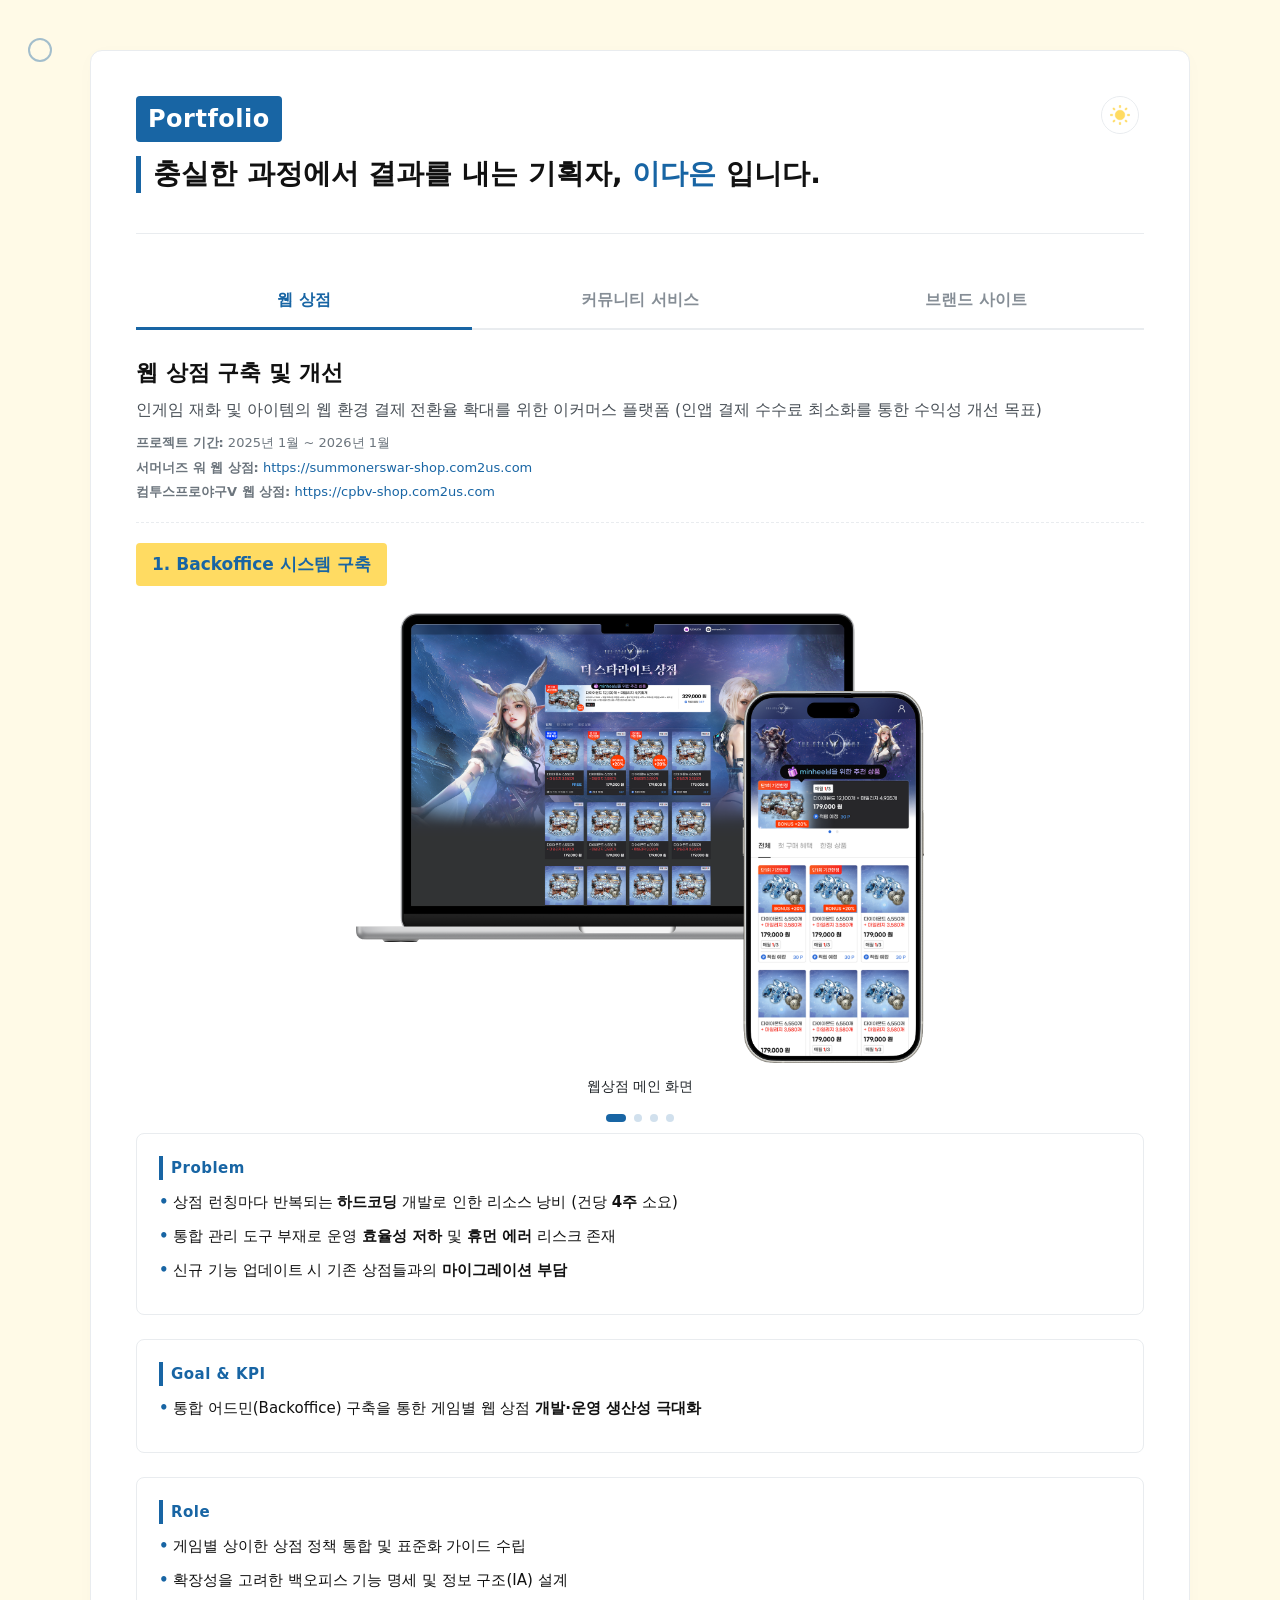
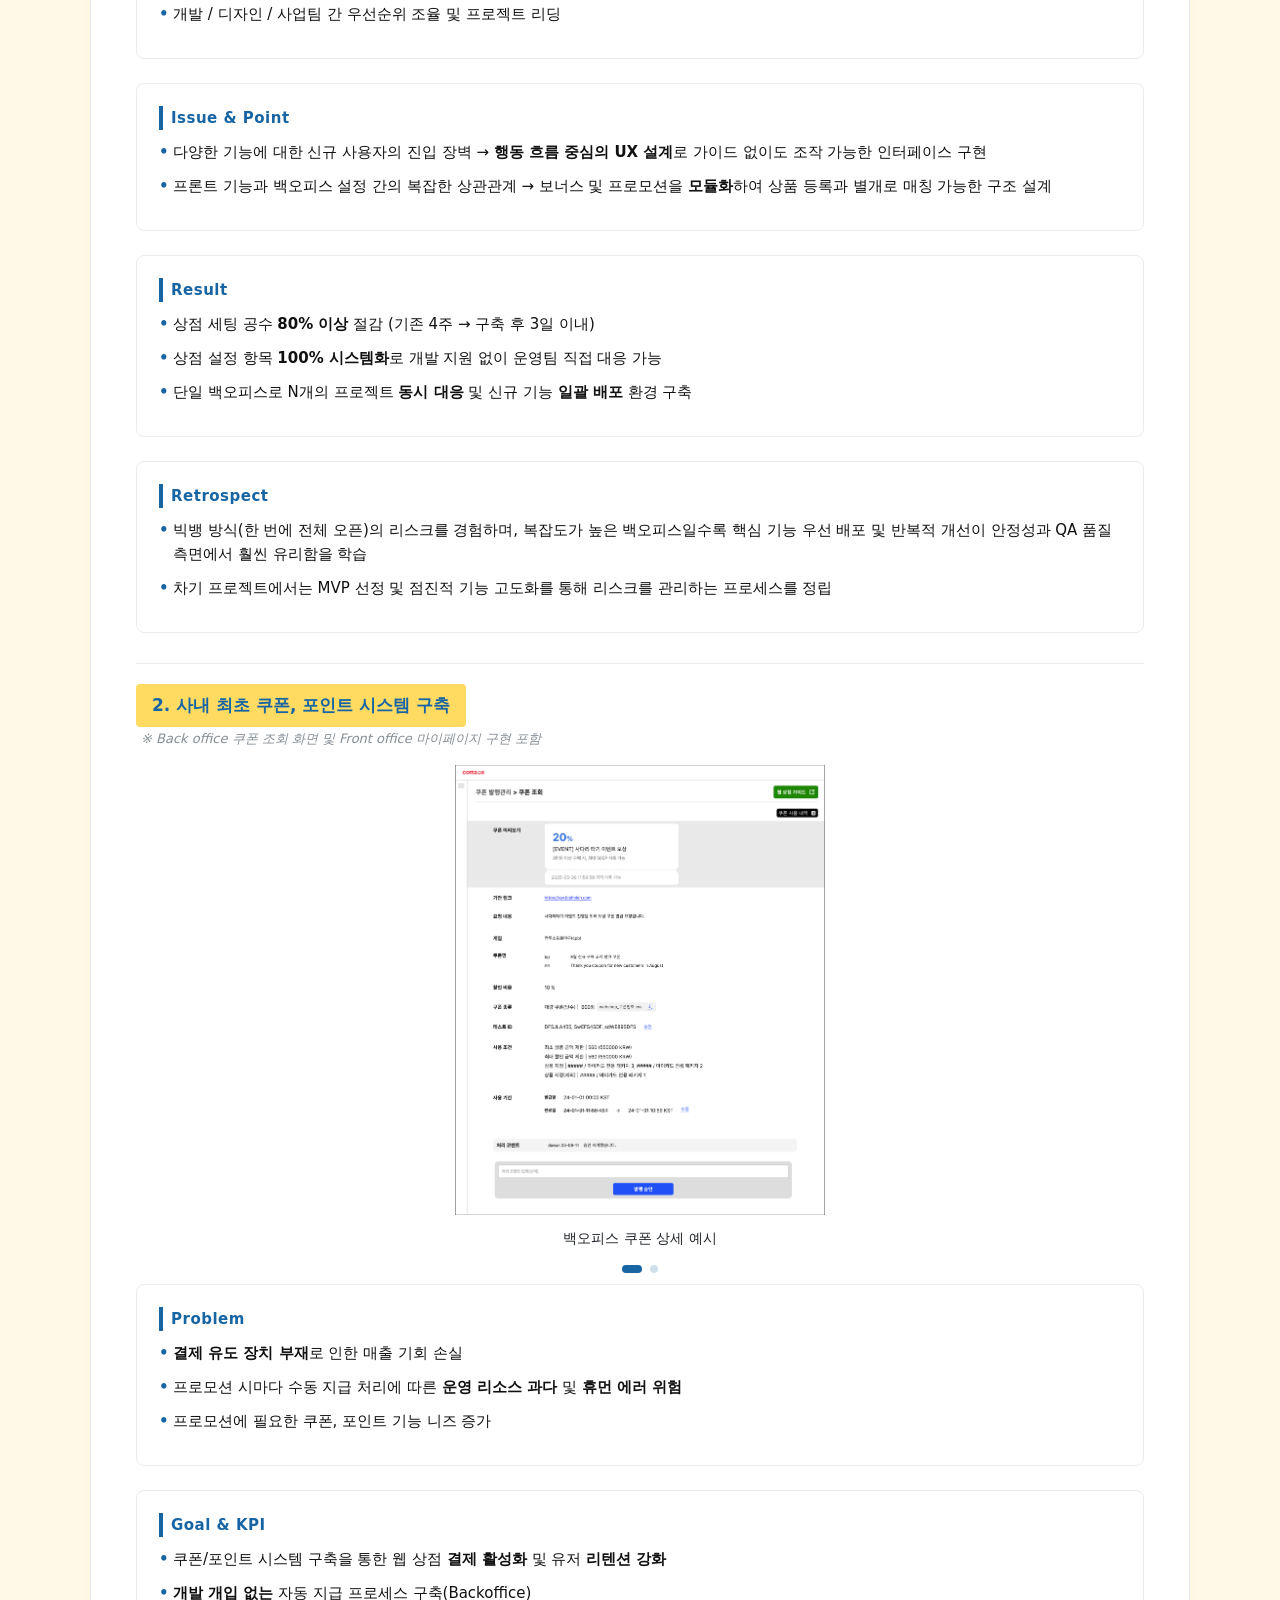
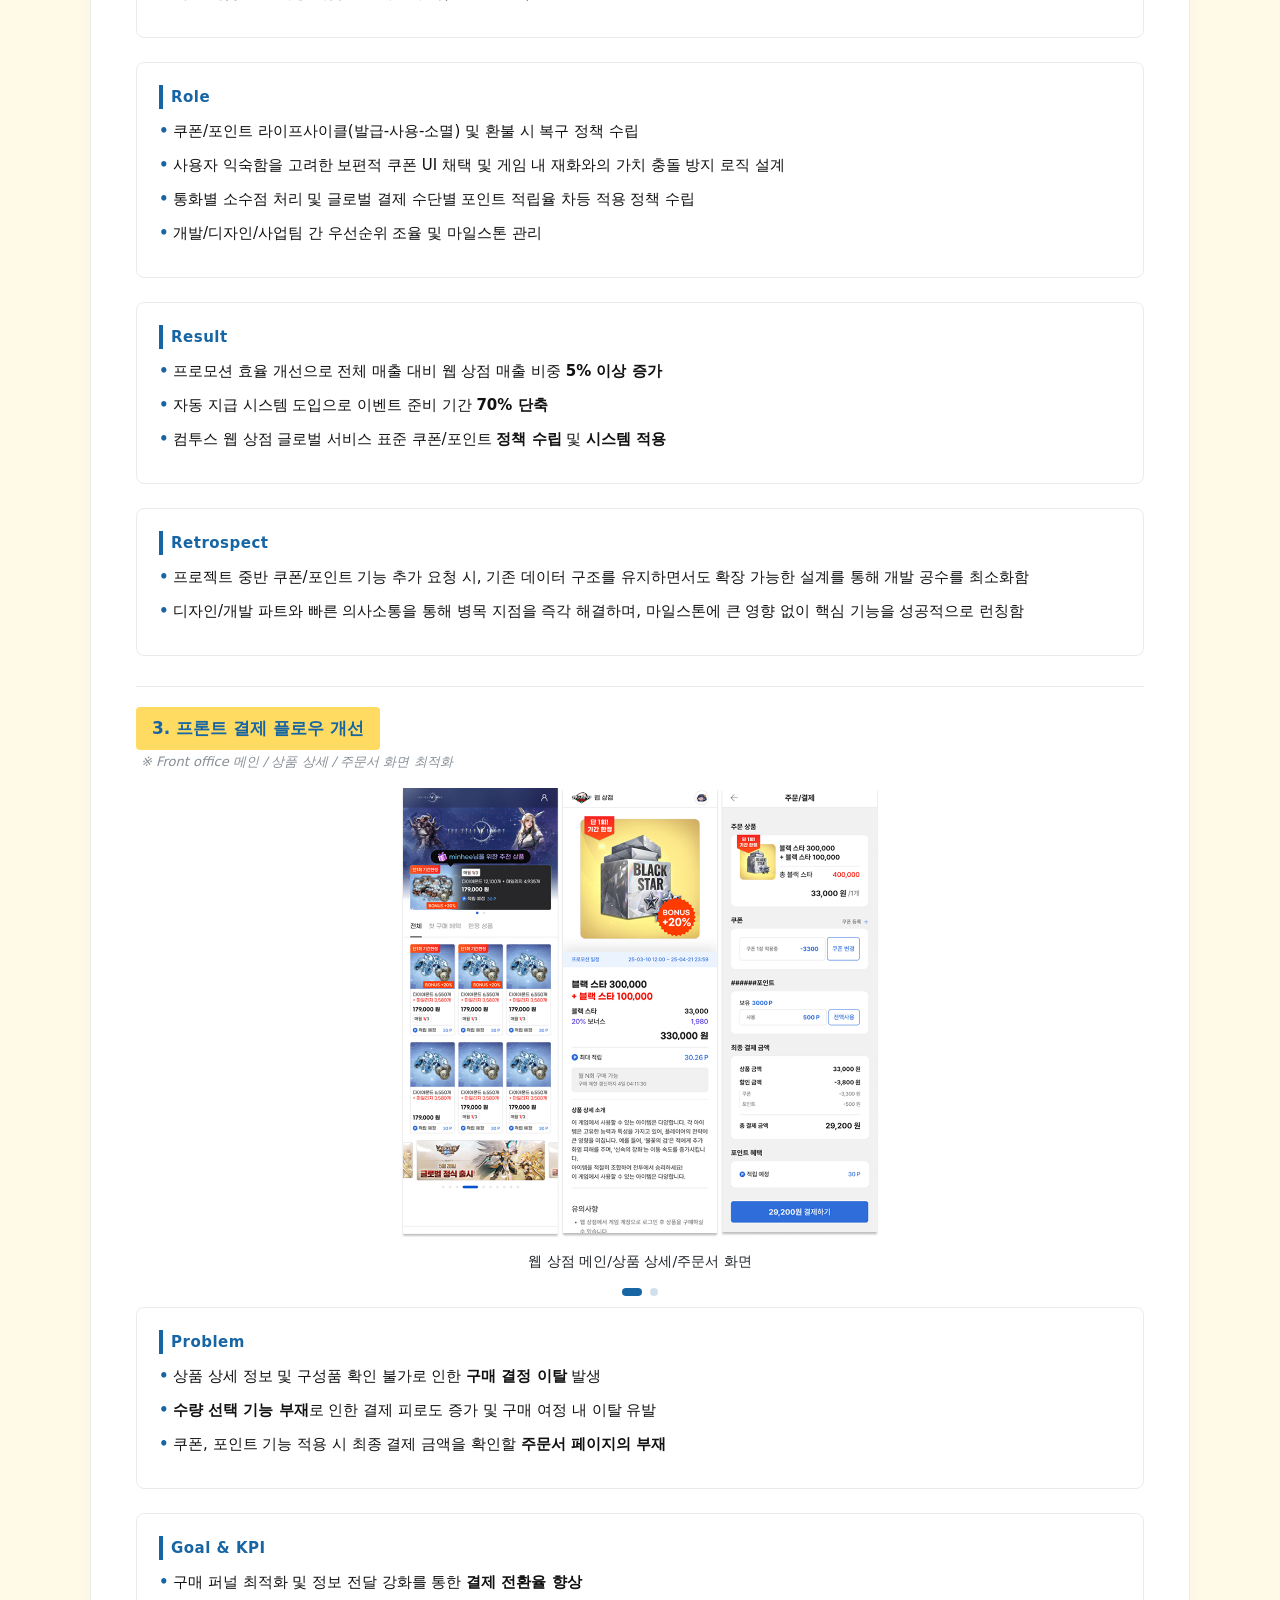
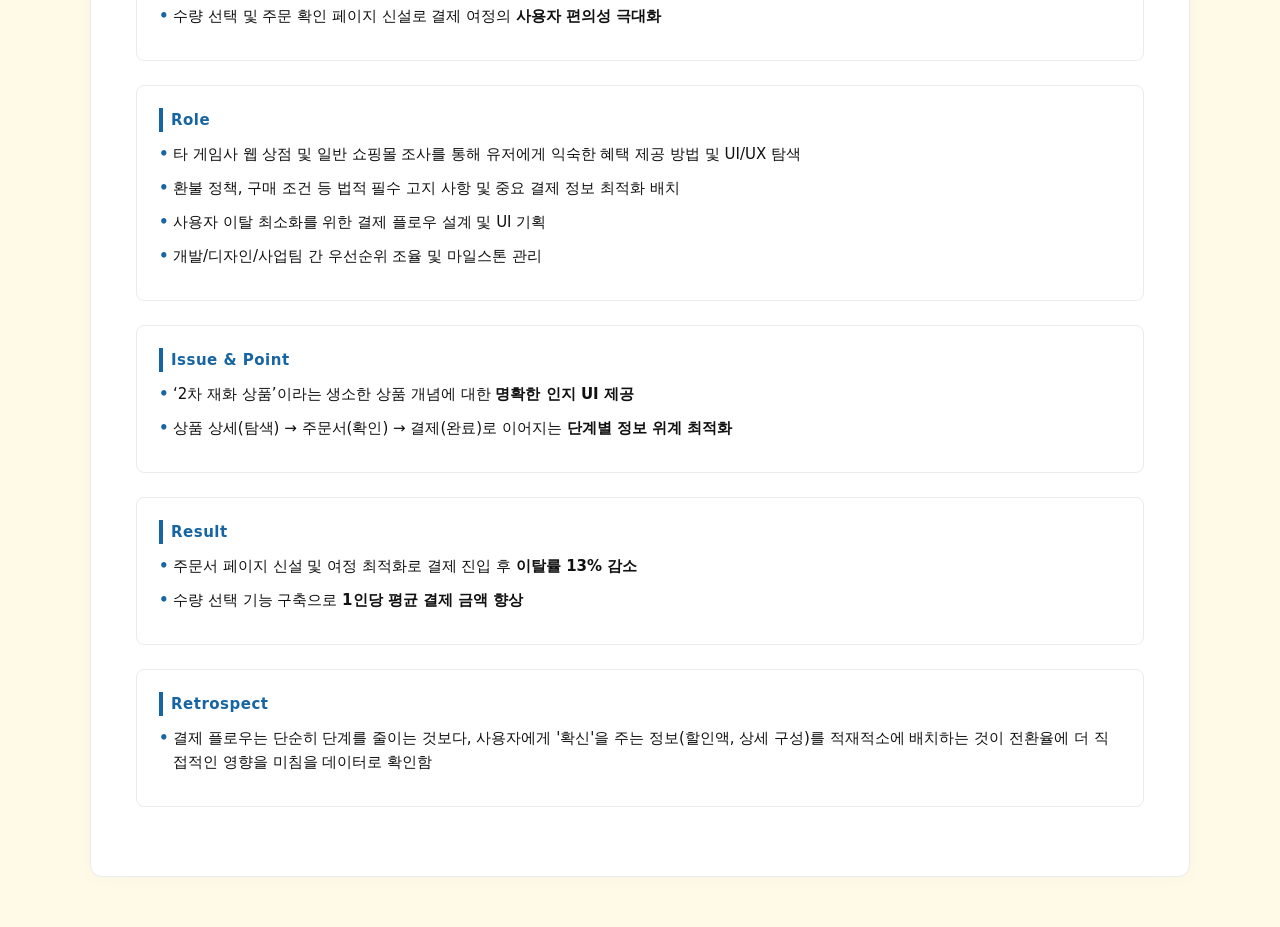
==== commit 2fa3b30d: "파비콘, 다크버튼호버" ====
--- a/index.html
+++ b/index.html
@@ -3,7 +3,8 @@
 <head>
     <meta charset="UTF-8">
     <meta name="viewport" content="width=device-width, initial-scale=1.0">
-    <title>이다은 | 기획자 포트폴리오</title>
+    <title>이다은 | 서비스 기획자 포트폴리오</title>
+    <link rel="icon" type="image/png" href="images/favicon.png">
     <link rel="stylesheet" href="style.css">
 </head>
 <body>
--- a/style.css
+++ b/style.css
@@ -422,44 +422,58 @@
 
 /* style.css 최하단의 .theme-toggle-btn 및 하위 img 스타일을 이 코드로 교체 */
 
-/* style.css 최하단의 .theme-toggle-btn 및 하위 img 스타일을 이 코드로 교체 */
-
-/* 🌟 효과 3: 위로 솟구치며 슬라이딩 전환되는 테마 토글 버튼 */
+/* style.css 최하단의 .theme-toggle-btn 스타일 전체를 이 코드로 교체해 주세요 */
+
+/* 🌟 효과 3: 보더와 호버 피드백이 강화된 테마 토글 버튼 */
 .theme-toggle-btn {
     position: absolute;
     top: 0;
     right: 5px;
-    background: transparent;
-    border: none;
-    padding: 0;
-    width: 32px;  
-    height: 32px; 
+    background: transparent; /* 기본 상태는 투명한 배경 */
+    
+    /* 💥 버튼임을 직관적으로 알려주는 보더 설정 */
+    border: 1px solid var(--border-color); 
+    border-radius: 50%; /* 완벽한 원형 버튼 형태 제공 */
+    
+    /* 여백을 주어 아이콘과 테두리 사이에 숨통을 틔워줍니다 */
+    padding: 6px;
+    width: 38px;  /* 보더와 패딩을 고려해 크기를 살짝 키웠습니다 */
+    height: 38px; 
+    
     cursor: pointer;
     z-index: 110;
     display: flex;
     justify-content: center;
     align-items: center;
-    overflow: hidden; /* 💥 아이콘이 버튼 영역 밖으로 나갈 때 숨겨주는 역할 */
+    overflow: hidden; 
     
-    transition: transform 0.2s cubic-bezier(0.34, 1.56, 0.64, 1);
-}
-
-/* 마우스 올렸을 때 귀여운 덤벨 효과 */
+    /* 💥 배경색과 보더, 크기 변화가 모두 부드럽게 일어나도록 설정 */
+    transition: background-color 0.2s ease, border-color 0.2s ease, transform 0.2s cubic-bezier(0.34, 1.56, 0.64, 1);
+}
+
+/* 💥 유저가 마우스를 올렸을 때(Hover) 명확한 피드백 부여 */
 .theme-toggle-btn:hover {
-    transform: scale(1.15);
-}
-
-/* 💥 기존 아이콘이 하늘 위로 솟구치며 사라지는 효과 */
+    transform: scale(1.1); /* 귀엽게 쿵짝 커지는 효과 */
+    background-color: var(--border-color); /* 은은하게 회색/어두운 톤으로 배경 채우기 */
+    border-color: #1865A4; /* 호버 시 테두리를 포인트 블루 색상으로 강조 */
+}
+
+/* 다크모드일 때 호버하면 테두리를 노란색 포인트로 변경 (UX 디테일) */
+[data-theme="dark"] .theme-toggle-btn:hover {
+    border-color: var(--cursor-ring); 
+}
+
+/* 기존 아이콘이 하늘 위로 솟구치며 사라지는 효과 */
 .theme-toggle-btn img.slide-out {
     transform: translateY(-150%);
     opacity: 0;
 }
 
-/* 💥 새 아이콘이 바닥에서 위로 뿅 올라오기 직전의 대기 상태 */
+/* 새 아이콘이 바닥에서 위로 뿅 올라오기 직전의 대기 상태 */
 .theme-toggle-btn img.slide-prepare {
     transform: translateY(150%);
     opacity: 0;
-    transition: none !important; /* 준비 단계에선 애니메이션을 잠시 끕니다 */
+    transition: none !important;
 }
 
 .theme-toggle-btn img {
@@ -467,7 +481,5 @@
     height: 100%;
     object-fit: contain;
     pointer-events: none;
-    
-    /* 💥 위아래 움직임을 제어하는 부드러운 트랜지션 구문 */
     transition: transform 0.4s cubic-bezier(0.4, 0, 0.2, 1), opacity 0.3s ease;
 }
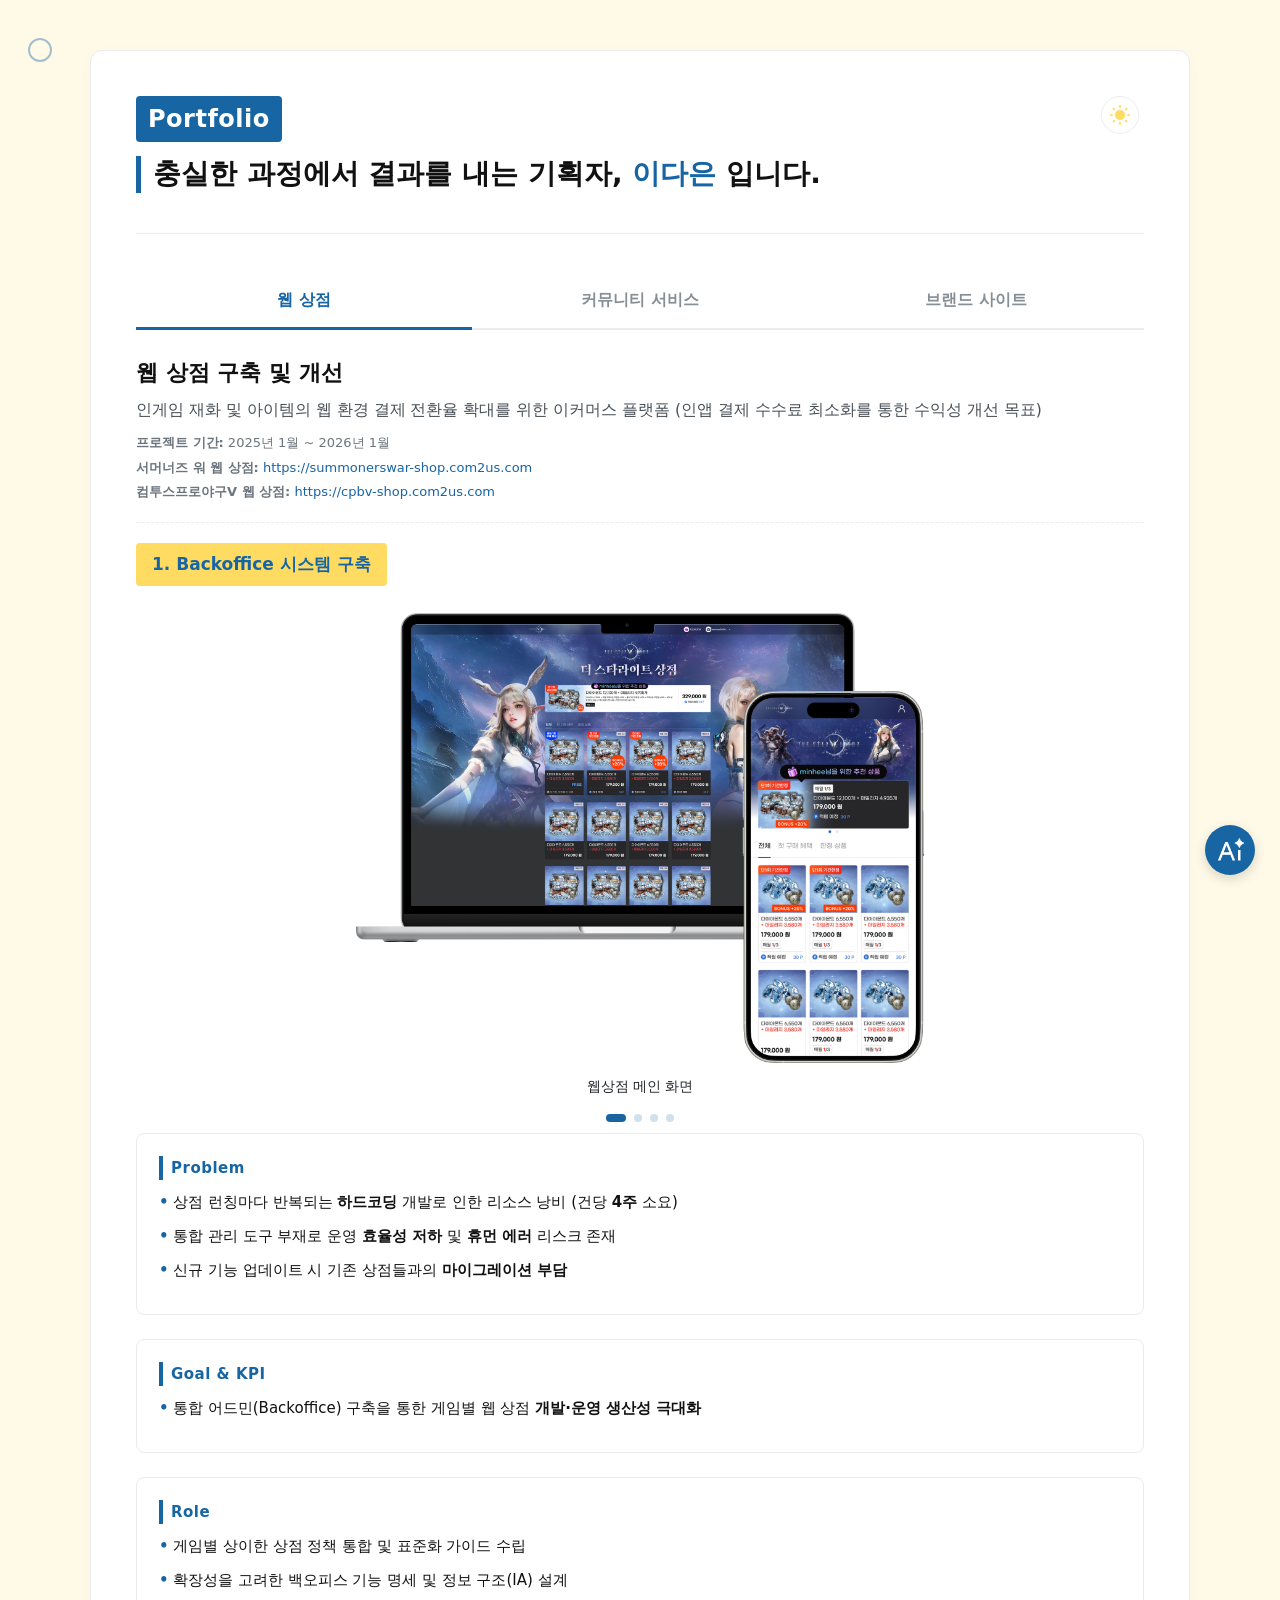
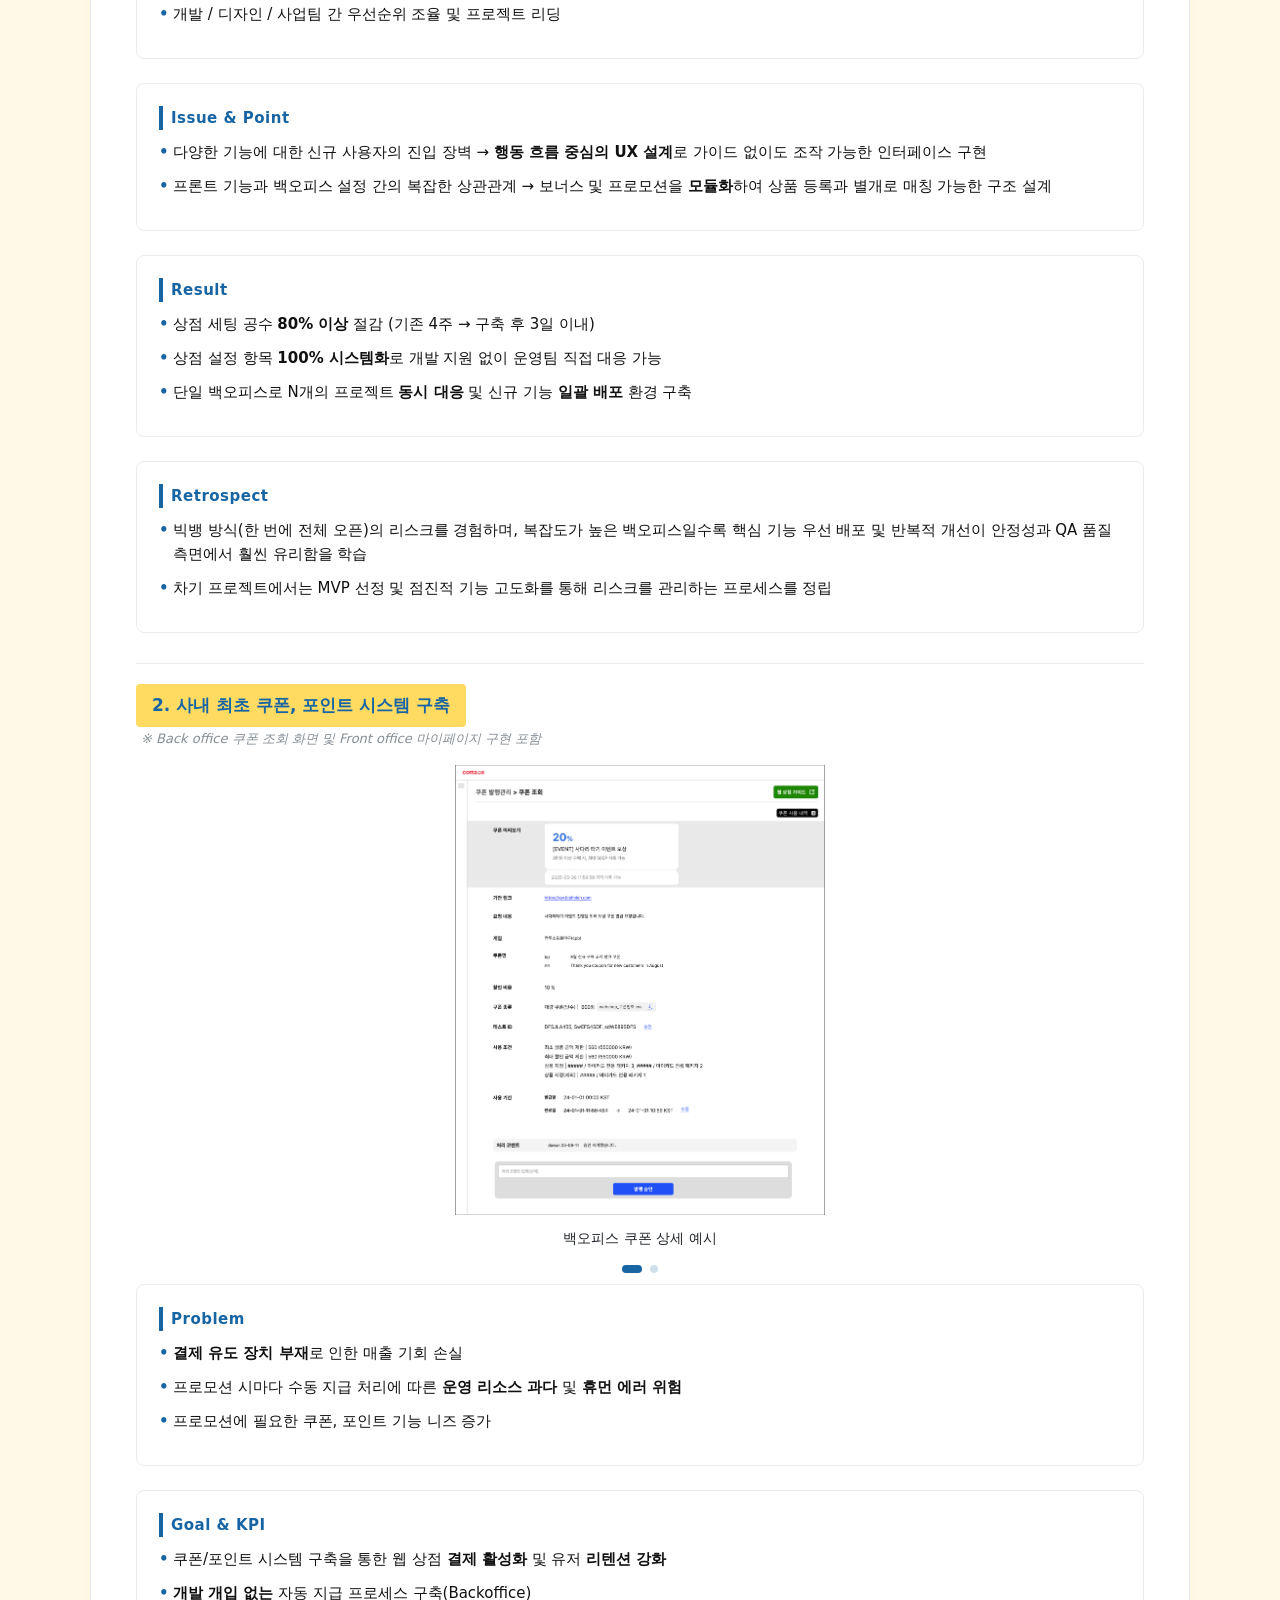
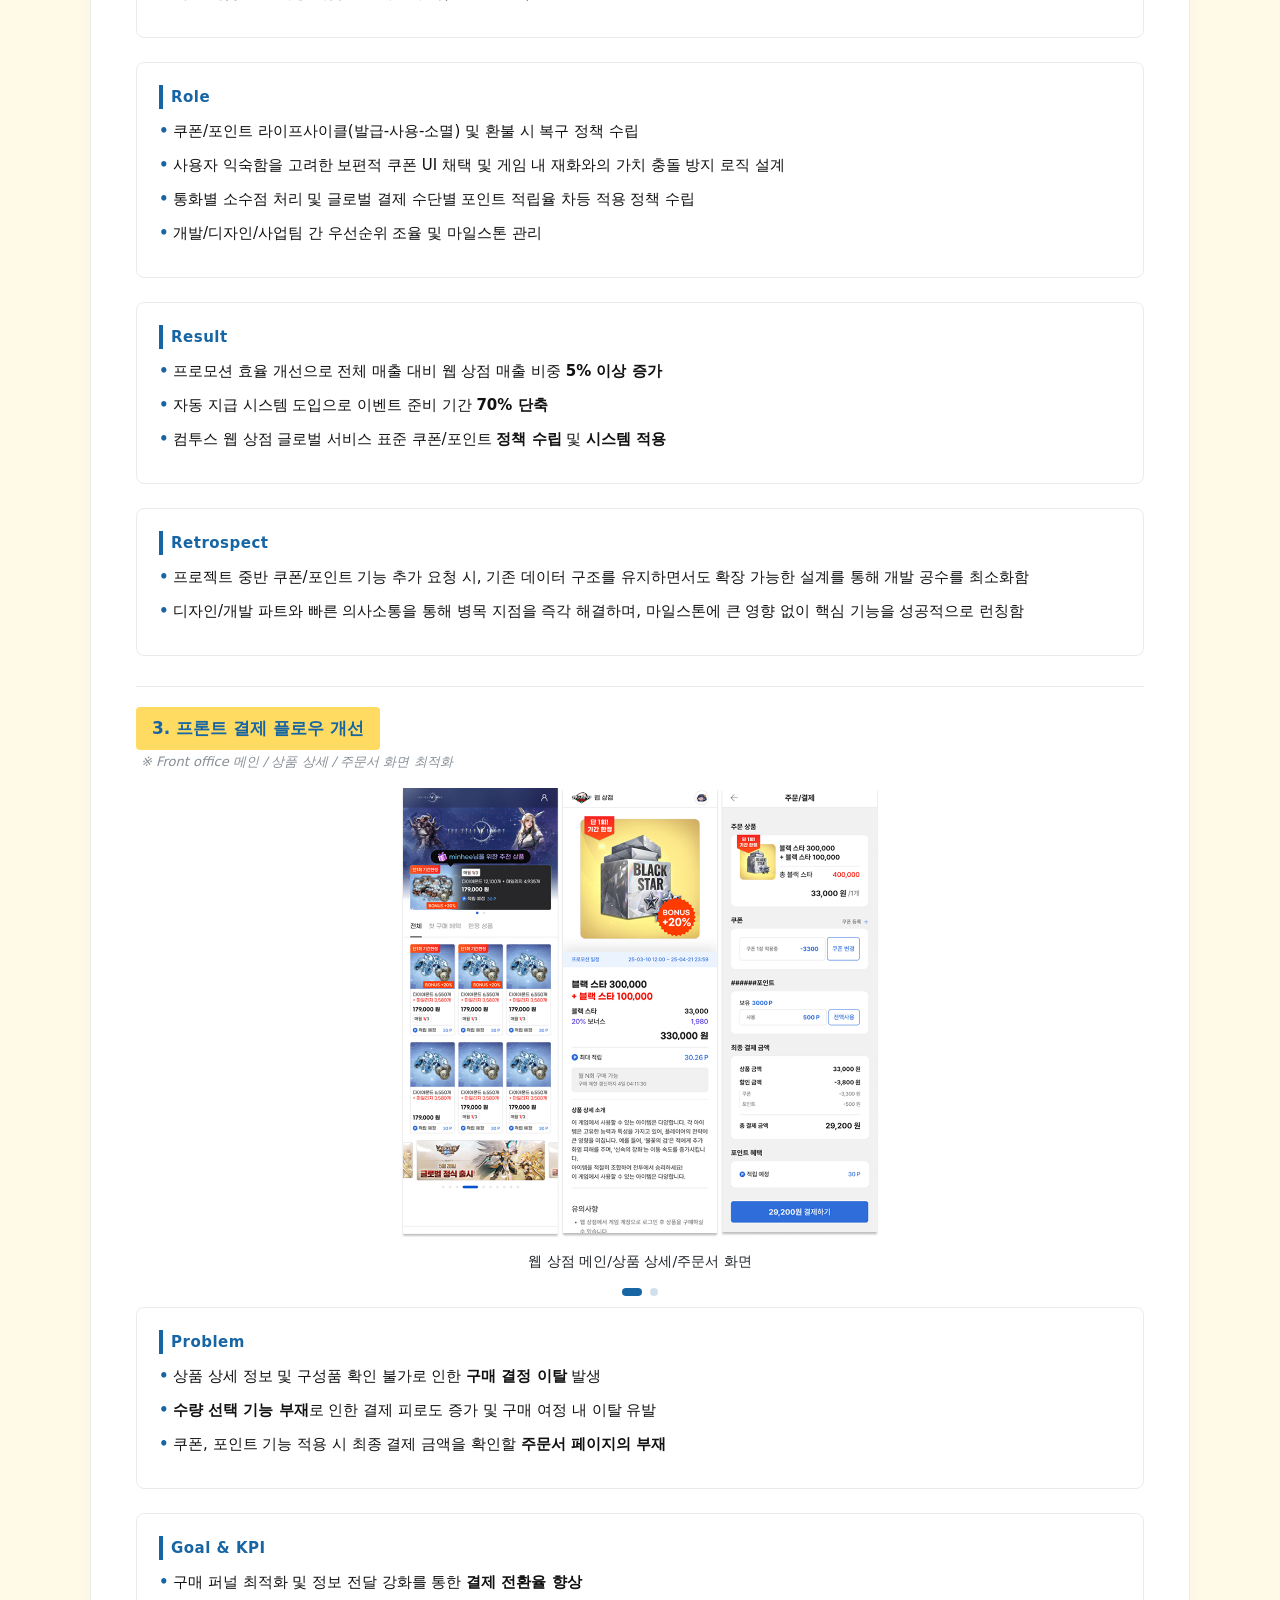
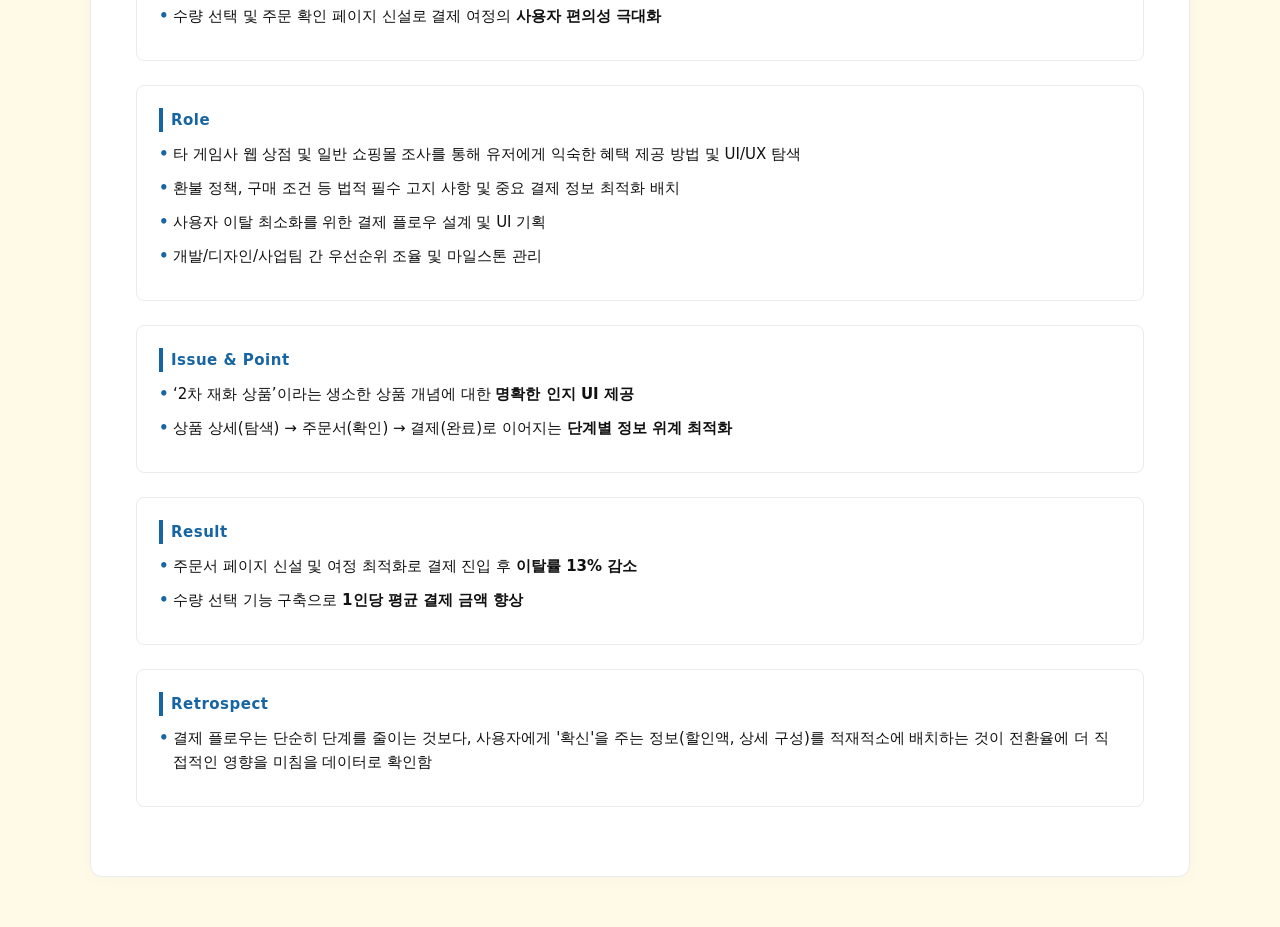
==== commit e7d94818: "ai 추가" ====
--- a/index.html
+++ b/index.html
@@ -442,6 +442,31 @@
         </div>
     </div>
 
+    <!-- ✨ AI 요약 챗봇 위젯 추가 -->
+    <div class="ai-widget" id="aiWidget">
+        <button class="ai-toggle-btn img-button" onclick="toggleChatWindow()" aria-label="AI 챗봇 열기">
+            <img src="images/ri_ai.png" alt="AI 챗봇 아이콘">
+        </button>
+        <div class="ai-chat-window" id="aiChatWindow">
+            <div class="ai-chat-header">
+                <span>포트폴리오 내용을 질문해보세요!</span>
+                <button onclick="toggleChatWindow()">✕</button>
+            </div>
+            <div class="ai-chat-body" id="chatBody">
+                <div class="chat-bubble ai">안녕하세요! 기획자 이다은의 포트폴리오 요약 AI입니다. 어떤 프로젝트가 궁금하신가요? 아래 추천 버튼을 누르거나 직접 물어보세요!</div>
+            </div>
+            <div class="ai-quick-replies">
+                <button onclick="sendQuickReply('웹 상점 프로젝트 성과 알려줘')">웹상점 성과</button>
+                <button onclick="sendQuickReply('커뮤니티 프로젝트 요약해줘')">커뮤니티 요약</button>
+                <button onclick="sendQuickReply('게임 회사의 브랜드 사이트 개념에 대해 역할 알려줘')">브랜드 사이트란?</button>
+            </div>
+            <div class="ai-chat-footer">
+                <input type="text" id="aiInput" placeholder="이다은 기획자에 대해 물어보세요..." onkeypress="if(event.key === 'Enter') sendChatMessage()">
+                <button onclick="sendChatMessage()">전송</button>
+            </div>
+        </div>
+    </div>
+
     <script src="script.js"></script>
 </body>
 </html>
--- a/style.css
+++ b/style.css
@@ -15,6 +15,10 @@
     --text-dark: #111111;
     --border-color: #e9ecef;
     --cursor-ring: rgba(24, 101, 164, 0.4);
+    --bg-chat-window: #ffffff;
+    --bg-chat-bubble-ai: #f1f3f5;
+    --bg-chat-bubble-user: #1865A4;
+    --text-chat-user: #ffffff;
 }
 
 body[data-theme="dark"] {
@@ -25,9 +29,12 @@
     --text-dark: #ffffff;
     --border-color: #333333;
     --cursor-ring: rgba(255, 219, 98, 0.4);
-}
-
-/* 💥 고정 색상들을 위에 선언한 실시간 변수(var)로 교체했습니다. */
+    --bg-chat-window: #252525;
+    --bg-chat-bubble-ai: #383838;
+    --bg-chat-bubble-user: #FFDB62;
+    --text-chat-user: #111111;
+}
+
 body {
     background-color: var(--bg-body);
     color: var(--text-primary);
@@ -36,12 +43,10 @@
     transition: background-color 0.3s ease, color 0.3s ease;
 }
 
-/* 🌟 인터랙션 1: PC/태블릿 환경에서 시스템 기본 커서 감추기 */
 @media (min-width: 768px) {
     body { cursor: none; }
 }
 
-/* 본문 컨테이너 */
 .container {
     width: 100%;
     max-width: 1100px;
@@ -52,9 +57,8 @@
     transition: background-color 0.3s ease;
 }
 
-/* 상단 프로필/소개 영역 */
 header {
-    text-align: left; /* 좌측 정렬로 변경 */
+    text-align: left;
     border-bottom: 1px solid var(--border-color);
     padding-bottom: 30px;
     margin-bottom: 35px;
@@ -63,10 +67,10 @@
 
 header .badge {
     display: inline-block;
-    background: #1865A4; /* 배지를 블루로 변경 */
+    background: #1865A4;
     color: #ffffff;
     padding: 4px 12px;
-    border-radius: 4px; /* 각진 느낌 */
+    border-radius: 4px;
     font-size: 24px;
     font-weight: 700;
     margin-bottom: 14px;
@@ -79,7 +83,7 @@
     font-weight: 800;
     margin-bottom: 10px;
     word-break: keep-all;
-    border-left: 5px solid #1865A4; /* 왼쪽에 신뢰감을 주는 포인트 바 배치 */
+    border-left: 5px solid #1865A4;
     padding-left: 12px;
     line-height: 1.3;
 }
@@ -87,7 +91,7 @@
 header p {
     font-size: 14px;
     color: #6c757d;
-    padding-left: 17px; /* 타이틀 라인과 위치 맞춤 */
+    padding-left: 17px;
 }
 
 @media (min-width: 768px) {
@@ -95,7 +99,6 @@
     header p { font-size: 15px; }
 }
 
-/* 탭 내비게이션 바 */
 .tabs {
     display: flex;
     flex-wrap: wrap;
@@ -122,95 +125,30 @@
     text-align: center;
     border-bottom: 3px solid transparent;
     margin-bottom: -2px;
-}
-
-.tab-button:hover {
-    color: #1865A4;
-}
-
-.tab-button.active {
-    color: #1865A4;
-    border-bottom: 3px solid #1865A4;
-    font-weight: 700;
-}
-
-/* ─── 탭 애니메이션 핵심 구조 ─── */
-.tab-container {
-    position: relative;
-    overflow: hidden;
-    width: 100%;
-}
-
-.tab-content {
-    display: none;
-    opacity: 0;
-    transform: translateY(15px); 
-    transition: opacity 0.4s ease, transform 0.4s ease;
-}
-
-.tab-content.active {
-    display: block;
-}
-
-.tab-content.fade-in {
-    opacity: 1;
-    transform: translateY(0);
-}
-
-/* 포트폴리오 프로젝트 디자인 레이아웃 */
-.project-header {
-    margin-bottom: 20px;
-    padding-bottom: 15px;
-    border-bottom: 1px dashed var(--border-color);
-}
-
-.project-title {
-    font-size: 18px;
-    color: var(--text-dark);
-    margin-bottom: 8px;
-}
-
-.project-summary {
-    font-size: 14px;
-    font-weight: 500; 
-    color: #495057; 
-    margin-bottom: 10px;
-}
-
-.project-meta {
-    font-size: 13px;
-    color: #6c757d;
-    margin-bottom: 4px;
-}
-
-.project-meta a {
-    color: #1865A4;
-    text-decoration: none;
-    font-weight: 500;
-}
-
-.project-meta a:hover {
-    text-decoration: underline;
-}
-
-.project-meta-caption {
-    margin: -10px 0 15px 5px; 
-    font-style: italic;
-    font-size: 13px;
-    color: #868e96;
-}
-
-.project-meta-alert {
-    color: #1865A4; 
-    font-weight: 600;
-    font-size: 13px;
-    margin-top: 5px;
-}
-
-/* 본문 단락 블록 스타일 */
+    word-break: keep-all;
+    display: inline-block;
+}
+
+.tab-button:hover { color: #1865A4; }
+.tab-button.active { color: #1865A4; border-bottom: 3px solid #1865A4; font-weight: 700; }
+
+.tab-container { position: relative; overflow: hidden; width: 100%; }
+.tab-content { display: none; opacity: 0; transform: translateY(15px); transition: opacity 0.4s ease, transform 0.4s ease; }
+.tab-content.active { display: block; }
+.tab-content.fade-in { opacity: 1; transform: translateY(0); }
+
+.project-header { margin-bottom: 20px; padding-bottom: 15px; border-bottom: 1px dashed var(--border-color); }
+.project-title { font-size: 18px; color: var(--text-dark); margin-bottom: 8px; }
+.project-summary { font-size: 14px; font-weight: 500; color: #495057; margin-bottom: 10px; }
+.project-meta { font-size: 13px; color: #6c757d; margin-bottom: 4px; }
+.project-meta a { color: #1865A4; text-decoration: none; font-weight: 500; }
+.project-meta a:hover { text-decoration: underline; }
+.project-meta-caption { margin: -10px 0 15px 5px; font-style: italic; font-size: 13px; color: #868e96; }
+.project-meta-alert { color: #1865A4; font-weight: 600; font-size: 13px; margin-top: 5px; }
+
 .section-block {
     margin-bottom: 20px;
-    background: var(--bg-container); /* 하얗게 고정되어 있던 배경을 테마 변수로 연동 */
+    background: var(--bg-container);
     border: 1px solid var(--border-color);
     border-radius: 8px;
     padding: 16px;
@@ -227,57 +165,17 @@
     padding-left: 8px;
 }
 
-.section-block ul {
-    list-style-type: none;
-}
-
-.section-block li {
-    position: relative;
-    padding-left: 14px;
-    margin-bottom: 8px;
-    font-size: 14px;
-    color: var(--text-dark);
-}
-
-.section-block li::before {
-    content: "•";
-    position: absolute;
-    left: 0;
-    color: #1865A4;
-    font-weight: bold;
-}
-
-/* 구분선 및 서브 타이틀 */
-.sub-project-divider {
-    margin: 30px 0 20px 0;
-    border: 0;
-    height: 1px;
-    background: var(--border-color);
-}
-
-.sub-title {
-    font-size: 15px;
-    color: #1865A4;
-    margin-bottom: 12px;
-    font-weight: 700;
-    background: #FFDB62;
-    padding: 6px 12px;
-    border-radius: 4px;
-    display: inline-block;
-}
-
-/* 반응형 브레이크포인트 (3분기) */
+.section-block ul { list-style-type: none; }
+.section-block li { position: relative; padding-left: 14px; margin-bottom: 8px; font-size: 14px; color: var(--text-dark); }
+.section-block li::before { content: "•"; position: absolute; left: 0; color: #1865A4; font-weight: bold; }
+
+.sub-project-divider { margin: 30px 0 20px 0; border: 0; height: 1px; background: var(--border-color); }
+.sub-title { font-size: 15px; color: #1865A4; margin-bottom: 12px; font-weight: 700; background: #FFDB62; padding: 6px 12px; border-radius: 4px; display: inline-block; }
+
 @media (min-width: 768px) {
     body { padding: 30px 20px; }
-    .container {
-        padding: 30px;
-        border: 1px solid var(--border-color);
-        box-shadow: 0 4px 20px rgba(0, 0, 0, 0.02);
-    }
-    .section-block {
-        background-color: var(--bg-box-pc) !important; /* 고정 연노랑 대신 테마형 변수 대입 */
-        border: 1px solid var(--border-color);
-    }
+    .container { padding: 30px; border: 1px solid var(--border-color); box-shadow: 0 4px 20px rgba(0, 0, 0, 0.02); }
+    .section-block { background-color: var(--bg-box-pc) !important; border: 1px solid var(--border-color); }
     header h1 { font-size: 30px; }
     header p { font-size: 15px; }
     .tab-button { font-size: 15px; padding: 14px 10px; }
@@ -300,90 +198,16 @@
     .sub-title { font-size: 17px; padding: 8px 16px; }
 }
 
-/* ==========================================================================
-   Image Slider Component (모달 제거 최적화 버전)
-   ========================================================================= */
-.slider-container {
-    position: relative;
-    width: 100%;
-    max-width: 800px;
-    margin: 15px auto 35px auto;
-    overflow: visible;
-    background: var(--bg-container);
-    user-select: none;
-    cursor: grab; 
-}
-
-.slider-container:active {
-    cursor: grabbing;
-}
-
-.slider-container-inner {
-    width: 100%;
-    overflow: hidden;
-    border-radius: 8px;
-}
-
-.slider-wrapper {
-    display: flex;
-    width: 100%;
-    height: auto;
-    transition: transform 0.4s cubic-bezier(0.25, 1, 0.5, 1);
-    will-change: transform;
-}
-
-.slider-slide {
-    flex: 0 0 100%;
-    width: 100%;
-    display: flex;
-    justify-content: center;
-    align-items: center;
-    background: var(--bg-container);
-}
-
-.slider-slide img {
-    width: 100%;
-    height: auto;
-    max-height: 450px;
-    object-fit: contain;
-    pointer-events: none;
-}
-
-/* 하단 수동 캡션 */
-.slider-caption {
-    text-align: center;
-    font-size: 14px;
-    font-weight: 500;
-    color: var(--text-primary);
-    margin-top: 12px;
-    min-height: 20px;
-}
-
-/* 하단 고정 인디케이터 */
-.slider-pagination {
-    position: absolute;
-    bottom: -24px;
-    left: 50%;
-    transform: translateX(-50%);
-    display: flex;
-    gap: 8px;
-    z-index: 10;
-}
-
-.slider-dot {
-    width: 8px;
-    height: 8px;
-    border-radius: 50%;
-    background: rgba(24, 101, 164, 0.2);
-    cursor: pointer;
-    transition: all 0.3s ease;
-}
-
-.slider-dot.active {
-    width: 20px;
-    border-radius: 4px;
-    background: #1865A4;
-}
+.slider-container { position: relative; width: 100%; max-width: 800px; margin: 15px auto 35px auto; overflow: visible; background: var(--bg-container); user-select: none; cursor: grab; }
+.slider-container:active { cursor: grabbing; }
+.slider-container-inner { width: 100%; overflow: hidden; border-radius: 8px; }
+.slider-wrapper { display: flex; width: 100%; height: auto; transition: transform 0.4s cubic-bezier(0.25, 1, 0.5, 1); will-change: transform; }
+.slider-slide { flex: 0 0 100%; width: 100%; display: flex; justify-content: center; align-items: center; background: var(--bg-container); }
+.slider-slide img { width: 100%; height: auto; max-height: 450px; object-fit: contain; pointer-events: none; }
+.slider-caption { text-align: center; font-size: 14px; font-weight: 500; color: var(--text-primary); margin-top: 12px; min-height: 20px; }
+.slider-pagination { position: absolute; bottom: -24px; left: 50%; transform: translateX(-50%); display: flex; gap: 8px; z-index: 10; }
+.slider-dot { width: 8px; height: 8px; border-radius: 50%; background: rgba(24, 101, 164, 0.2); cursor: pointer; transition: all 0.3s ease; }
+.slider-dot.active { width: 20px; border-radius: 4px; background: #1865A4; }
 
 @media (max-width: 767px) {
     .slider-slide img { max-height: 280px; }
@@ -391,9 +215,6 @@
     .slider-pagination { bottom: -20px; }
 }
 
-/* ==========================================================================
-   ✨ 인터랙션 컴포넌트 세트
-   ========================================================================== */
 .custom-cursor {
     display: none;
     position: fixed;
@@ -407,79 +228,107 @@
     z-index: 99999;
 }
 
-@media (min-width: 768px) {
-    .custom-cursor { display: block; }
-}
-
-/* 🌟 효과 2: 성과 지표 카운트업 전용 스타일 (색상 강조 제거 버전) */
-.count-up {
-    display: inline-block;
-    color: inherit;     /* 💥 기존 #1865A4 대신 inherit로 변경하여 주변 글자 색상을 그대로 따라갑니다. */
-    font-weight: inherit; /* 부모 strong/strong 효과 그대로 유지 */
-}
-
-/* style.css 최하단 부근의 .theme-toggle-btn 부분을 아래 코드로 교체 */
-
-/* style.css 최하단의 .theme-toggle-btn 및 하위 img 스타일을 이 코드로 교체 */
-
-/* style.css 최하단의 .theme-toggle-btn 스타일 전체를 이 코드로 교체해 주세요 */
-
-/* 🌟 효과 3: 보더와 호버 피드백이 강화된 테마 토글 버튼 */
+@media (min-width: 768px) { .custom-cursor { display: block; } }
+
+.count-up { display: inline-block; color: inherit; font-weight: inherit; }
+
 .theme-toggle-btn {
     position: absolute;
     top: 0;
     right: 5px;
-    background: transparent; /* 기본 상태는 투명한 배경 */
-    
-    /* 💥 버튼임을 직관적으로 알려주는 보더 설정 */
+    background: transparent;
     border: 1px solid var(--border-color); 
-    border-radius: 50%; /* 완벽한 원형 버튼 형태 제공 */
-    
-    /* 여백을 주어 아이콘과 테두리 사이에 숨통을 틔워줍니다 */
+    border-radius: 50%;
     padding: 6px;
-    width: 38px;  /* 보더와 패딩을 고려해 크기를 살짝 키웠습니다 */
+    width: 38px;
     height: 38px; 
-    
     cursor: pointer;
     z-index: 110;
     display: flex;
     justify-content: center;
     align-items: center;
     overflow: hidden; 
-    
-    /* 💥 배경색과 보더, 크기 변화가 모두 부드럽게 일어나도록 설정 */
     transition: background-color 0.2s ease, border-color 0.2s ease, transform 0.2s cubic-bezier(0.34, 1.56, 0.64, 1);
 }
 
-/* 💥 유저가 마우스를 올렸을 때(Hover) 명확한 피드백 부여 */
-.theme-toggle-btn:hover {
-    transform: scale(1.1); /* 귀엽게 쿵짝 커지는 효과 */
-    background-color: var(--border-color); /* 은은하게 회색/어두운 톤으로 배경 채우기 */
-    border-color: #1865A4; /* 호버 시 테두리를 포인트 블루 색상으로 강조 */
-}
-
-/* 다크모드일 때 호버하면 테두리를 노란색 포인트로 변경 (UX 디테일) */
-[data-theme="dark"] .theme-toggle-btn:hover {
-    border-color: var(--cursor-ring); 
-}
-
-/* 기존 아이콘이 하늘 위로 솟구치며 사라지는 효과 */
-.theme-toggle-btn img.slide-out {
-    transform: translateY(-150%);
-    opacity: 0;
-}
-
-/* 새 아이콘이 바닥에서 위로 뿅 올라오기 직전의 대기 상태 */
-.theme-toggle-btn img.slide-prepare {
-    transform: translateY(150%);
-    opacity: 0;
-    transition: none !important;
-}
-
-.theme-toggle-btn img {
-    width: 100%;
-    height: 100%;
-    object-fit: contain;
-    pointer-events: none;
-    transition: transform 0.4s cubic-bezier(0.4, 0, 0.2, 1), opacity 0.3s ease;
+.theme-toggle-btn:hover { transform: scale(1.1); background-color: var(--border-color); border-color: #1865A4; }
+[data-theme="dark"] .theme-toggle-btn:hover { border-color: var(--cursor-ring); }
+.theme-toggle-btn img.slide-out { transform: translateY(-150%); opacity: 0; }
+.theme-toggle-btn img.slide-prepare { transform: translateY(150%); opacity: 0; transition: none !important; }
+.theme-toggle-btn img { width: 100%; height: 100%; object-fit: contain; pointer-events: none; transition: transform 0.4s cubic-bezier(0.4, 0, 0.2, 1), opacity 0.3s ease; }
+
+/* ==========================================================================
+   🤖 추가된 AI 요약 위젯 컴포넌트 CSS 구조 세트
+   ========================================================================== */
+.ai-widget {
+    position: fixed;
+    bottom: 25px;
+    right: 25px;
+    z-index: 2000;
+}
+
+/* 🤖 AI 이미지 버튼 완벽한 원형 및 크기 축소 최적화 (중복 합침) */
+/* 🤖 AI 이미지 버튼 완벽한 원형 및 크기 축소 최적화 */
+.ai-widget .ai-toggle-btn.img-button {
+    width: 50px !important;       /* 버튼 전체 가로 크기 */
+    height: 50px !important;      /* 버튼 전체 세로 크기 */
+    min-width: 50px !important;
+    padding: 0 !important;
+    border-radius: 50% !important; /* 완벽한 동그라미 형태로 마감 */
+    background: #1865A4 !important; /* 원래의 신뢰감 주는 파란색 배경 적용 */
+    border: none !important;
+    display: flex !important;
+    justify-content: center !important; /* 내부 이미지를 가로 가운데 정렬 */
+    align-items: center !important;    /* 내부 이미지를 세로 가운데 정렬 */
+    overflow: hidden !important;
+    box-shadow: 0 4px 12px rgba(0,0,0,0.15) !important;
+    cursor: pointer;
+    transition: transform 0.2s;
+}
+
+.ai-widget .ai-toggle-btn.img-button:hover { 
+    transform: scale(1.05); 
+}
+
+/* 🖼️ 버튼 내부 이미지 크기 제어 */
+.ai-widget .ai-toggle-btn.img-button img {
+    width: 55% !important;        /* 이미지 자체 크기를 버튼의 55% 수준으로 대폭 축소 */
+    height: 55% !important;       /* 이미지 가로세로 비율 유지 */
+    object-fit: contain !important; /* 이미지가 잘리지 않고 온전히 파란 원 안에 쏙 들어가도록 조절 */
+    pointer-events: none !important;
+}
+
+.ai-chat-window {
+    display: none;
+    position: absolute;
+    bottom: 60px;
+    right: 0;
+    width: 350px;
+    height: 480px;
+    background: var(--bg-chat-window);
+    border: 1px solid var(--border-color);
+    border-radius: 16px;
+    box-shadow: 0 8px 30px rgba(0,0,0,0.2);
+    flex-direction: column;
+    overflow: hidden;
+}
+
+.ai-chat-window.active { display: flex; }
+.ai-chat-header { background: #1865A4; color: white; padding: 14px; display: flex; justify-content: space-between; font-weight: bold; font-size: 14.5px; }
+.ai-chat-header button { background: none; border: none; color: white; cursor: pointer; font-size: 16px; }
+
+.ai-chat-body { flex: 1; padding: 15px; overflow-y: auto; display: flex; flex-direction: column; gap: 10px; background: transparent; }
+.chat-bubble { max-width: 85%; padding: 10px 14px; border-radius: 14px; font-size: 13.5px; line-height: 1.4; word-break: break-all; }
+.chat-bubble.ai { background: var(--bg-chat-bubble-ai); color: var(--text-primary); align-self: flex-start; border-top-left-radius: 2px; }
+.chat-bubble.user { background: var(--bg-chat-bubble-user); color: var(--text-chat-user); align-self: flex-end; border-top-right-radius: 2px; }
+
+.ai-quick-replies { padding: 5px 10px; display: flex; gap: 6px; overflow-x: auto; white-space: nowrap; border-top: 1px solid var(--border-color); padding-top: 10px; }
+.ai-quick-replies button { background: var(--bg-chat-bubble-ai); border: 1px solid var(--border-color); color: var(--text-primary); padding: 6px 12px; border-radius: 20px; font-size: 11.5px; cursor: pointer; }
+
+.ai-chat-footer { padding: 10px; display: flex; gap: 8px; border-top: 1px solid var(--border-color); }
+.ai-chat-footer input { flex: 1; padding: 10px; border-radius: 8px; border: 1px solid var(--border-color); background: var(--bg-container); color: var(--text-primary); font-size: 13px; }
+.ai-chat-footer button { background: #1865A4; color: white; border: none; padding: 0 16px; border-radius: 8px; cursor: pointer; font-size: 13px; font-weight: bold; }
+
+@media (max-width: 480px) {
+    .ai-chat-window { width: calc(100vw - 40px); height: 420px; right: -10px; }
 }
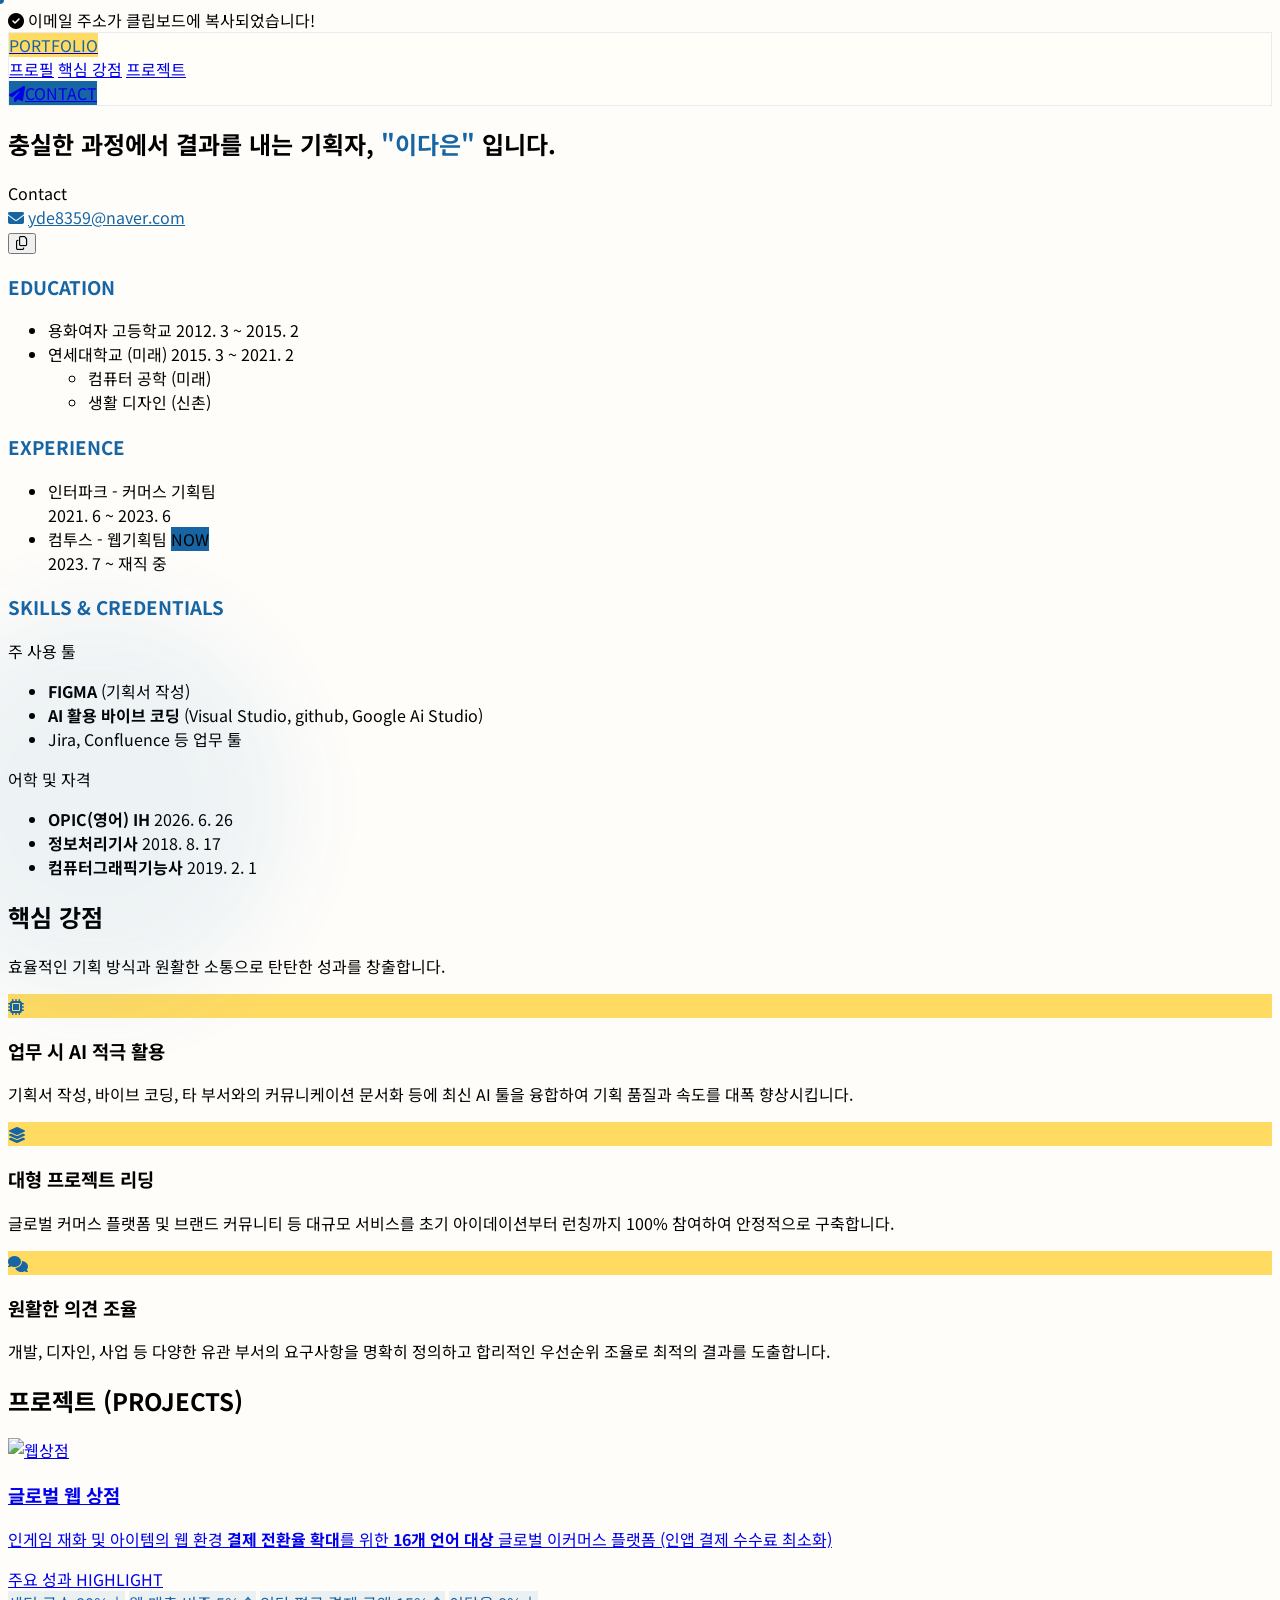
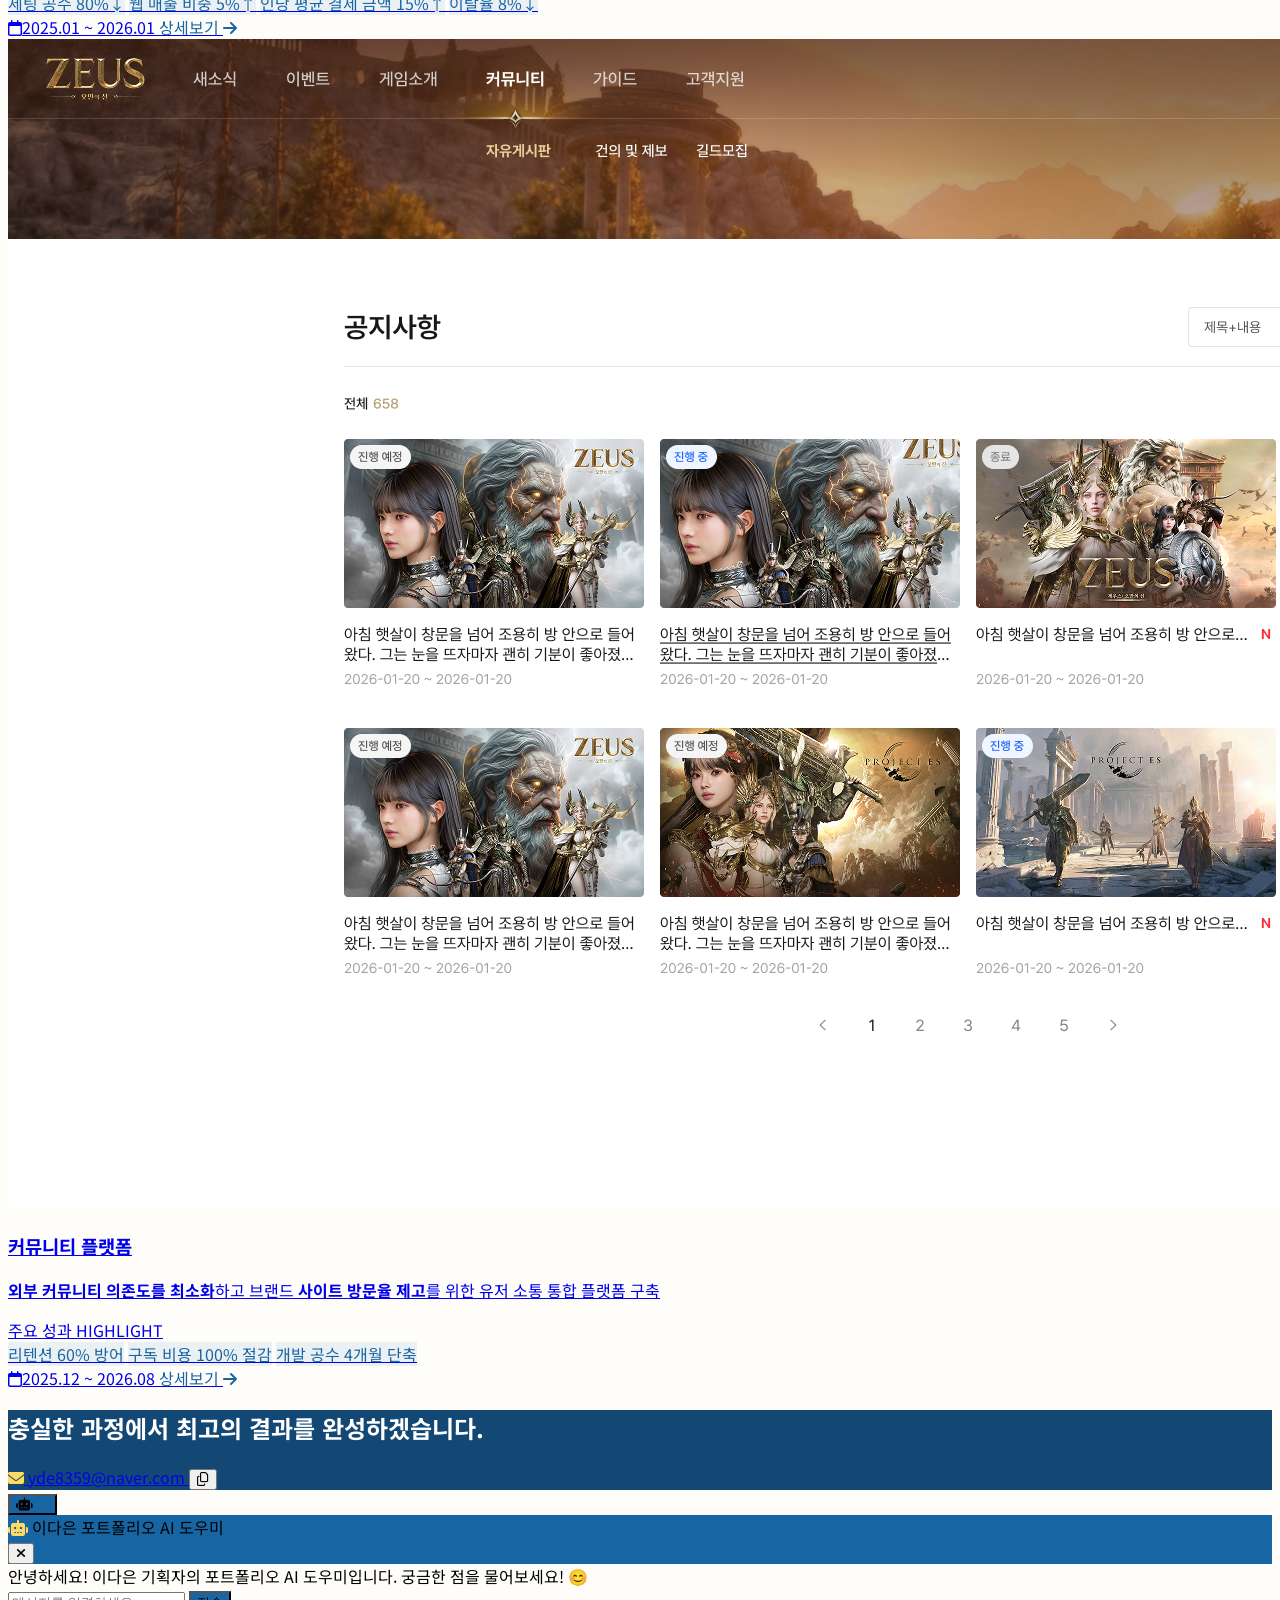
==== commit 92b1c652: "PORTFOLIO_VER2" ====
--- a/index.html
+++ b/index.html
@@ -3,470 +3,331 @@
 <head>
     <meta charset="UTF-8">
     <meta name="viewport" content="width=device-width, initial-scale=1.0">
-    <title>이다은 | 서비스 기획자 포트폴리오</title>
-    <link rel="icon" type="image/png" href="images/favicon.png">
+    <title>이다은 | 기획자 포트폴리오</title>
+
+    <!-- Tailwind CSS CDN -->
+    <script src="https://cdn.tailwindcss.com"></script>
+    <!-- FontAwesome Icons -->
+    <link rel="stylesheet" href="https://cdnjs.cloudflare.com/ajax/libs/font-awesome/6.4.0/css/all.min.css">
+    <!-- Google Font -->
+    <link href="https://fonts.googleapis.com/css2?family=Inter:wght@300;400;500;600;700;800&family=Noto+Sans+KR:wght@300;400;500;700;900&display=swap" rel="stylesheet">
+    
+    <!-- 동일 경로 style.css 연결 -->
     <link rel="stylesheet" href="style.css">
 </head>
-<body>
-
-    <div class="custom-cursor"></div>
-
-    <div class="container">
-        <header>
-            <button class="theme-toggle-btn" onclick="toggleTheme()" aria-label="테마 변경">
-                <img id="theme-icon" src="images/light.png" alt="테마 아이콘">
-            </button>
-
-            <span class="badge">Portfolio</span>
-            <h1>충실한 과정에서 결과를 내는 기획자, <span style="color: #1865A4;">이다은</span> 입니다.</h1>
-        </header>
-
-        <nav class="tabs">
-            <button class="tab-button active" onclick="openTab(event, 'web-shop')">웹 상점</button>
-            <button class="tab-button" onclick="openTab(event, 'community')">커뮤니티 서비스</button>
-            <button class="tab-button" onclick="openTab(event, 'brand-site')">브랜드 사이트</button>
-        </nav>
-
-        <div id="web-shop" class="tab-content active">
-            <div class="project-header">
-                <h3 class="project-title">웹 상점 구축 및 개선</h3>
-                <p class="project-summary">인게임 재화 및 아이템의 웹 환경 결제 전환율 확대를 위한 이커머스 플랫폼 (인앱 결제 수수료 최소화를 통한 수익성 개선 목표)</p>
-                <div class="project-meta"><strong>프로젝트 기간:</strong> 2025년 1월 ~ 2026년 1월</div>
-                <div class="project-meta"><strong>서머너즈 워 웹 상점:</strong> <a href="https://summonerswar-shop.com2us.com/" target="_blank">https://summonerswar-shop.com2us.com</a></div>
-                <div class="project-meta"><strong>컴투스프로야구V 웹 상점:</strong> <a href="https://cpbv-shop.com2us.com" target="_blank">https://cpbv-shop.com2us.com</a></div>
-            </div>
-
-            <div class="sub-title">1. Backoffice 시스템 구축</div>
-
-            <div class="slider-container">
-                <div class="slider-wrapper">
-                    <div class="slider-slide">
-                        <img src="images/webshop/main.png" alt="웹상점 메인 화면">
-                    </div>                    
-                    <div class="slider-slide">
-                        <img src="images/webshop/BF.png" alt="웹상점 백오피스 구축 전후 시스템">
-                    </div>
-                    <div class="slider-slide">
-                        <img src="images/webshop/FLOW.png" alt="웹 상점 서비스 백오피스 흐름도">
-                    </div>
-                    <div class="slider-slide">
-                        <img src="images/webshop/Frame 26.png" alt="백오피스 기능 명세서">
-                    </div>
-                </div>
-                
-                <div class="slider-caption">웹상점 메인 화면</div>
-                
-                <div class="slider-pagination"></div>
-            </div>
-            <div class="section-block">
-                <h4>Problem</h4>
-                <ul>
-                    <li>상점 런칭마다 반복되는 <strong>하드코딩</strong> 개발로 인한 리소스 낭비 (건당 <strong>4주</strong> 소요)</li>
-                    <li>통합 관리 도구 부재로 운영 <strong>효율성 저하</strong> 및 <strong>휴먼 에러</strong> 리스크 존재</li>
-                    <li>신규 기능 업데이트 시 기존 상점들과의 <strong>마이그레이션 부담</strong></li>
-                </ul>
-            </div>
-            <div class="section-block">
-                <h4>Goal & KPI</h4>
-                <ul>
-                    <li>통합 어드민(Backoffice) 구축을 통한 게임별 웹 상점 <strong>개발·운영 생산성 극대화</strong></li>
-                </ul>
-            </div>
-            <div class="section-block">
-                <h4>Role</h4>
-                <ul>
-                    <li>게임별 상이한 상점 정책 통합 및 표준화 가이드 수립</li>
-                    <li>확장성을 고려한 백오피스 기능 명세 및 정보 구조(IA) 설계</li>
-                    <li>개발 / 디자인 / 사업팀 간 우선순위 조율 및 프로젝트 리딩</li>
-                </ul>
-            </div>
-            <div class="section-block">
-                <h4>Issue & Point</h4>
-                <ul>
-                    <li>다양한 기능에 대한 신규 사용자의 진입 장벽 → <strong>행동 흐름 중심의 UX 설계</strong>로 가이드 없이도 조작 가능한 인터페이스 구현</li>
-                    <li>프론트 기능과 백오피스 설정 간의 복잡한 상관관계 → 보너스 및 프로모션을<strong> 모듈화</strong>하여 상품 등록과 별개로 매칭 가능한 구조 설계</li>
-                </ul>
-            </div>
-            <div class="section-block">
-                <h4>Result</h4>
-                <ul>
-                    <li>상점 세팅 공수 <strong><span class="count-up" data-target="80">0</span>% 이상</strong> 절감 (기존 4주 → 구축 후 3일 이내)</li>
-                    <li>상점 설정 항목 <strong><span class="count-up" data-target="100">0</span>% 시스템화</strong>로 개발 지원 없이 운영팀 직접 대응 가능</li>
-                    <li>단일 백오피스로 N개의 프로젝트 <strong>동시 대응</strong> 및 신규 기능 <strong>일괄 배포</strong> 환경 구축</li>
-                </ul>
-            </div>
-            <div class="section-block">
-                <h4>Retrospect</h4>
-                <ul>
-                    <li>빅뱅 방식(한 번에 전체 오픈)의 리스크를 경험하며, 복잡도가 높은 백오피스일수록 핵심 기능 우선 배포 및 반복적 개선이 안정성과 QA 품질 측면에서 훨씬 유리함을 학습</li>
-                    <li>차기 프로젝트에서는 MVP 선정 및 점진적 기능 고도화를 통해 리스크를 관리하는 프로세스를 정립</li>
-                </ul>
-            </div>
-
-            <hr class="sub-project-divider">
-
-            <div class="sub-title">2. 사내 최초 쿠폰, 포인트 시스템 구축</div>
-            <p class="project-meta-caption">※ Back office 쿠폰 조회 화면 및 Front office 마이페이지 구현 포함</p>
-            
-            <div class="slider-container">
-                <div class="slider-wrapper">
-                    <div class="slider-slide">
-                        <img src="images/webshop/back_coupon.png" alt="백오피스 쿠폰 상세 예시">
-                    </div>                    
-                    <div class="slider-slide">
-                        <img src="images/webshop/my_couponpoint.png" alt="웹상점 마이페이지 쿠폰/포인트 화면">
-                    </div>                    
-                </div>
-                
-                <div class="slider-caption">백오피스 쿠폰 상세 예시</div>
-                
-                <div class="slider-pagination"></div>
-            </div>            
-            
-            <div class="section-block">
-                <h4>Problem</h4>
-                <ul>
-                    <li><strong>결제 유도 장치 부재</strong>로 인한 매출 기회 손실</li>
-                    <li>프로모션 시마다 수동 지급 처리에 따른 <strong>운영 리소스 과다</strong> 및 <strong>휴먼 에러 위험</strong></li>
-                    <li>프로모션에 필요한 쿠폰, 포인트 기능 니즈 증가</li>
-                </ul>
-            </div>
-            <div class="section-block">
-                <h4>Goal & KPI</h4>
-                <ul>
-                    <li>쿠폰/포인트 시스템 구축을 통한 웹 상점 <strong>결제 활성화</strong> 및 유저 <strong>리텐션 강화</strong></li>
-                    <li><strong>개발 개입 없는</strong> 자동 지급 프로세스 구축(Backoffice)</li>
-                </ul>
-            </div>
-            <div class="section-block">
-                <h4>Role</h4>
-                <ul>
-                    <li>쿠폰/포인트 라이프사이클(발급-사용-소멸) 및 환불 시 복구 정책 수립</li>
-                    <li>사용자 익숙함을 고려한 보편적 쿠폰 UI 채택 및 게임 내 재화와의 가치 충돌 방지 로직 설계</li>
-                    <li>통화별 소수점 처리 및 글로벌 결제 수단별 포인트 적립율 차등 적용 정책 수립</li>
-                    <li>개발/디자인/사업팀 간 우선순위 조율 및 마일스톤 관리</li>
-                </ul>
-            </div>
-            <div class="section-block">
-                <h4>Result</h4>
-                <ul>
-                    <li>프로모션 효율 개선으로 전체 매출 대비 웹 상점 매출 비중 <Strong><span class="count-up" data-target="5">0</span>% 이상 증가</Strong></li>
-                    <li>자동 지급 시스템 도입으로 이벤트 준비 기간 <Strong><span class="count-up" data-target="70">0</span>% 단축</Strong></li>
-                    <li>컴투스 웹 상점 글로벌 서비스 표준 쿠폰/포인트 <Strong>정책 수립</Strong> 및 <Strong>시스템 적용</Strong></li>
-                </ul>
-            </div>
-            <div class="section-block">
-                <h4>Retrospect</h4>
-                <ul>
-                    <li>프로젝트 중반 쿠폰/포인트 기능 추가 요청 시, 기존 데이터 구조를 유지하면서도 확장 가능한 설계를 통해 개발 공수를 최소화함</li>
-                    <li>디자인/개발 파트와 빠른 의사소통을 통해 병목 지점을 즉각 해결하며, 마일스톤에 큰 영향 없이 핵심 기능을 성공적으로 런칭함</li>
-                </ul>
-            </div>
-
-            <hr class="sub-project-divider">
-
-            <div class="sub-title">3. 프론트 결제 플로우 개선</div>
-            <p class="project-meta-caption">※ Front office 메인 / 상품 상세 / 주문서 화면 최적화</p>
-
-            <div class="slider-container">
-                <div class="slider-wrapper">
-                    <div class="slider-slide">
-                        <img src="images/webshop/purchase_front.png" alt="웹 상점 메인/상품 상세/주문서 화면">
-                    </div>                    
-                    <div class="slider-slide">
-                        <img src="images/webshop/purchase process.png" alt="결제 프로세스 개선 flow">
-                    </div>                    
-                </div>
-              
-                <div class="slider-caption">웹 상점 메인/상품 상세/주문서 화면</div>
-                <div class="slider-pagination"></div>
-            </div> 
-
-            <div class="section-block">
-                <h4>Problem</h4>
-                <ul>
-                    <li>상품 상세 정보 및 구성품 확인 불가로 인한 <Strong>구매 결정 이탈</Strong> 발생</li>
-                    <li><Strong>수량 선택 기능 부재</Strong>로 인한 결제 피로도 증가 및 구매 여정 내 이탈 유발</li>
-                    <li>쿠폰, 포인트 기능 적용 시 최종 결제 금액을 확인할 <Strong>주문서 페이지의 부재</Strong></li>
-                </ul>
-            </div>
-            <div class="section-block">
-                <h4>Goal & KPI</h4>
-                <ul>
-                    <li>구매 퍼널 최적화 및 정보 전달 강화를 통한 <Strong>결제 전환율 향상</Strong></li>
-                    <li>수량 선택 및 주문 확인 페이지 신설로 결제 여정의 <Strong>사용자 편의성 극대화</Strong></li>
-                </ul>
-            </div>
-            <div class="section-block">
-                <h4>Role</h4>
-                <ul>
-                    <li>타 게임사 웹 상점 및 일반 쇼핑몰 조사를 통해 유저에게 익숙한 혜택 제공 방법 및 UI/UX 탐색</li>
-                    <li>환불 정책, 구매 조건 등 법적 필수 고지 사항 및 중요 결제 정보 최적화 배치</li>
-                    <li>사용자 이탈 최소화를 위한 결제 플로우 설계 및 UI 기획</li>
-                    <li>개발/디자인/사업팀 간 우선순위 조율 및 마일스톤 관리</li>
-                </ul>
-            </div>
-            <div class="section-block">
-                <h4>Issue & Point</h4>
-                <ul>
-                    <li>‘2차 재화 상품’이라는 생소한 상품 개념에 대한 <strong>명확한 인지 UI 제공</strong></li>
-                    <li>상품 상세(탐색) → 주문서(확인) → 결제(완료)로 이어지는 <strong>단계별 정보 위계 최적화</strong></li>
-                </ul>
-            </div>
-            <div class="section-block">
-                <h4>Result</h4>
-                <ul>
-                    <li>주문서 페이지 신설 및 여정 최적화로 결제 진입 후 <strong>이탈률 <span class="count-up" data-target="13">0</span>% 감소</strong></li>
-                    <li>수량 선택 기능 구축으로 <strong>1인당 평균 결제 금액 향상</strong></li>
-                </ul>
-            </div>
-            <div class="section-block">
-                <h4>Retrospect</h4>
-                <ul>
-                    <li>결제 플로우는 단순히 단계를 줄이는 것보다, 사용자에게 '확신'을 주는 정보(할인액, 상세 구성)를 적재적소에 배치하는 것이 전환율에 더 직접적인 영향을 미침을 데이터로 확인함</li>
-                </ul>
-            </div>
-        </div>
-
-        <div id="community" class="tab-content">
-            <div class="project-header">
-                <h3 class="project-title">커뮤니티 서비스 플랫폼 구축</h3>
-                <p class="project-summary">외부 커뮤니티 의존도 최소화 및 브랜드 사이트 활성화를 위한 자체 커뮤니티 인프라 개발</p>
-                <div class="project-meta"><strong>프로젝트 기간:</strong> 2025년 12월 ~ 2026년 8월 12일</div>
-                <div class="project-meta"><strong>참고 링크:</strong> <a href="https://zeus.com2us.com/news/notice" target="_blank">https://zeus.com2us.com/news/notice</a></div>
-                <div class="project-meta-alert">※ 유저 활동 커뮤니티 게시판 순차 오픈 예정, 기능 개발 완료</div>
-            </div>
-
-            <div class="slider-container">
-                <div class="slider-wrapper">
-                    <div class="slider-slide">
-                        <img src="images/community/zeus_community.png" alt="커뮤니티 서비스 플랫폼">
-                    </div>                    
-                    <div class="slider-slide">
-                        <img src="images/community/community_list.png" alt="아코디언형 게시판/리스트형 게시판/섬네일형 게시판">
-                    </div>   
-                    <div class="slider-slide">
-                        <img src="images/community/community_my.png" alt="마이페이지-나의 글/마이페이지-계정관리/알랏">
-                    </div> 
-                    <div class="slider-slide">
-                        <img src="images/community/back_menu.png" alt="백오피스 메뉴 구조">
-                    </div> 
-                    <div class="slider-slide">
-                        <img src="images/community/back_detail.png" alt="백오피스 기능 명세서">
-                    </div>                                                                              
-                </div>
-                
-                <div class="slider-caption">커뮤니티 서비스 플랫폼</div>
-                <div class="slider-pagination"></div>
-            </div> 
-
-            <div class="section-block">
-                <h4>Problem</h4>
-                <ul>
-                    <li>게임 런칭 이후 브랜드 사이트 내 <strong>유저 간 소통 창구 부재</strong>로 인한 방문율 지속 감소</li>
-                    <li>외부 툴 의존으로 인한 <strong>UI 제약</strong> 및 도메인 파편화로 <strong>유저 데이터 트래킹 한계</strong></li>
-                </ul>
-            </div>
-            <div class="section-block">
-                <h4>Goal</h4>
-                <ul>
-                    <li>공지 및 유저 커뮤니티 통합 제공을 통한 브랜드 사이트 내 <strong>유저 리텐션 및 인바운드 트래픽 제고</strong></li>
-                    <li>관리 부서에서 다방면으로 활용 가능한 <strong>확대 기능 및 UI 제공</strong></li>
-                    <li>추후 신규 브랜드 사이트에서 사용 가능하도록 커뮤니티 <strong>템플릿 확장성 고려</strong></li>
-                </ul>
-            </div>
-            <div class="section-block">
-                <h4>Role</h4>
-                <ul>
-                    <li>타사 레퍼런스 및 벤치마킹 기반의 커뮤니티 서비스 정책 수립 및 Front/Back-office 상세 화면 설계</li>
-                    <li>PL로서 유관 부서 요구사항 수집, 핵심 기능 정의 및 스펙 아웃 의사결정 주도</li>
-                    <li>한정된 프로젝트 리소스를 고려한 기능별 우선순위 조정 및 단계적 배포 전략 수립</li>
-                </ul>
-            </div>
-            <div class="section-block">
-                <h4>Issue & Point</h4>
-                <ul>
-                    <li><strong>[Front - 운영 효율성]</strong> 4대 핵심 템플릿 형태(리스트/섬네일/아코디언/FAQ) 제공으로 운영 부서 <strong>니즈 충족 및 기획·개발 공수 최소화</strong></li>
-                    <li><strong>[Front - 이탈 방지]</strong> 게임 미연동 계정 제한 등 예외 케이스별 <strong>UX 라이팅</strong> 및 <strong>얼럿 시스템</strong> 최적화를 통한 <strong>유저 이탈 방지</strong></li>
-                    <li><strong>[Back - 권한 및 제어]</strong> 효율적인 콘텐츠 관리를 위한 <strong>'설정 기능(템플릿 제어)'</strong>과 <strong>'운영 기능(게시글/신고/회원 관리)'</strong>의 <strong>구조적 분리</strong></li>
-                    <li><strong>[Back - 모듈 구조]</strong> 게시글 상세, 회원 상세 페이지는 모든 메뉴에서 진입 가능한 구조 → <strong>개발 작업 최소화, 사용자 이동 동선 최소화</strong></li>
-                </ul>
-            </div>
-            <div class="section-block">
-                <h4>Result (가동 전 기대효과)</h4>
-                <ul>
-                    <li>자체 소통 창구 활성화를 통해 런칭 초기 부스팅 유저의 브랜드 사이트 리텐션 <strong><span class="count-up" data-target="60">0</span>% 방어 타겟</strong></li>
-                    <li>표준 템플릿 활용 기반 확립으로 차기 브랜드 사이트 구축 시 커뮤니티 개발 공수 <strong>6개월 단축</strong> 및 외부 솔루션 구독 비용 <strong>100% 절감</strong> 예상</li>
-                </ul>
-            </div>
-            <div class="section-block">
-                <h4>Retrospect</h4>
-                <ul>
-                    <li>프로젝트 초기 단계에서 백오피스 상세 기능 명세서를 선제적으로 정의 및 싱크하여, 유관 부서 간 잠재적 병목 구간을 조기 발견하고 스펙 아웃 조율 시간을 대폭 단축함</li>
-                    <li>플랫폼 단위 기획 시 화면 설계와 확장 정책을 동시에 설계하는 법을 체득함</li>
-                </ul>
-            </div>
-        </div>
-
-        <div id="brand-site" class="tab-content">
-            <div class="project-header">
-                <h3 class="project-title">브랜드 사이트 빌드 및 마케팅 브랜딩</h3>
-                <p class="project-summary">신규 론칭 라인업의 잠재 유저 확보 및 사전 마케팅을 위한 브랜딩 구축</p>
-                <div class="project-meta"><strong>주요 목표:</strong> 신규 게임의 기대감 조성을 위한 브랜딩 / 정보 전달 및 사전예약 이벤트 유도</div>
-            </div>
-
-            <div class="sub-title">1. 스타시드: 아스니아 트리거</div>
-            <div class="project-meta"><strong>프로젝트 기간:</strong> 2023년 10월 ~ 2024년 3월</div>
-            <div class="project-meta"><strong>공식 사이트:</strong> <a href="https://starseed.com2us.com/ko?r=p01" target="_blank">https://starseed.com2us.com</a></div>
-            <div class="project-meta-alert">※ 현재는 서비스 종료, 대체화면 노출중</div>
-
-            <div class="slider-container">
-                <div class="slider-wrapper">
-                    <div class="slider-slide">
-                        <img src="images/branding/1.jpg" alt="메인">
-                    </div>                    
-                    <div class="slider-slide">
-                        <img src="images/branding/2.jpg" alt="사전예약">
-                    </div>      
-                    <div class="slider-slide">
-                        <img src="images/branding/3.jpg" alt="이벤트">
-                    </div>                       
-                     <div class="slider-slide">
-                        <img src="images/branding/4.jpg" alt="세계관">
-                    </div>                      
-                    <div class="slider-slide">
-                        <img src="images/branding/5.jpg" alt="캐릭터">
-                    </div>   
-                    <div class="slider-slide">
-                        <img src="images/branding/6.jpg" alt="캐릭터 상세">
-                    </div>   
-                    <div class="slider-slide">
-                        <img src="images/branding/7.jpg" alt="SNS">
-                    </div>   
-                </div>
-              
-                <div class="slider-caption">메인</div>
-                <div class="slider-pagination"></div>
-            </div>             
-
-            <div class="section-block" style="margin-top:15px;">
-                <h4>Goal</h4>
-                <ul>
-                    <li>브랜드 사이트 내 유입 유저의 사전예약 전환율 극대화</li>
-                    <li>콘텐츠 탐색 깊이 심화를 통한 인게임 세계관 인게이지먼트 유도 강화</li>
-                </ul>
-            </div>
-            <div class="section-block">
-                <h4>Role</h4>
-                <ul>
-                    <li>서브컬처 유저의 강력한 '팬덤 성향'을 공략하기 위해, 캐릭터 및 세계관을 반영한 전용 콘셉트·레이아웃 설계로 서비스의 시각적 매력 극대화</li>
-                    <li>외부 및 사내 유관 부서 요구사항 조율 기반의 웹 서비스 정책 수립 및 상세 기능·화면 설계</li>
-                    <li>디자인·개발 파트와의 긴밀한 커뮤니케이션 및 프로젝트 리딩</li>
-                </ul>
-            </div>
-            <div class="section-block">
-                <h4>Issue & Point</h4>
-                <ul>
-                    <li>캐릭터 일러스트 중심의 풀 스크린 배치로 시각적 몰입감 및 유저 흥미 유발</li>
-                    <li>이탈 없는 내비게이션을 위한 풀 페이지 스크롤 기반의 원페이지 인터랙션 구현</li>
-                    <li>게임 속 캐릭터가 말을 거는 듯한 스크롤 기반의 토스트 팝업 시스템 기획 (세계관 동기화)</li>
-                </ul>
-            </div>
-            <div class="section-block">
-                <h4>Result</h4>
-                <ul>
-                    <li>사전예약 기간 내 방문자 대비 예약 전환율 평균 <strong><span class="count-up" data-target="70">0</span>% 이상</strong> 달성</li>
-                    <li>론칭 후 1개월간 방문자의 <strong><span class="count-up" data-target="35">0</span>%가</strong> 이탈 없이 마지막 페이지까지 탐색</li>
-                </ul>
-            </div>
-            <div class="section-block">
-                <h4>Retrospect</h4>
-                <ul>
-                    <li>타겟 유저와 게임 콘셉트를 명확히 해석한 기획이 유저 행동에 미치는 긍정적 영향 확인</li>
-                </ul>
-            </div>
-
-            <hr class="sub-project-divider">
-
-            <div class="sub-title">2. 프로야구라이징</div>
-            <div class="project-meta"><strong>프로젝트 기간:</strong> 2024년 10월 ~ 2025년 3월</div>
-            <div class="project-meta"><strong>공식 사이트:</strong> <a href="https://prorising.com2us.com/main" target="_blank">https://prorising.com2us.com</a></div>
-
-            <div class="slider-container">
-                <div class="slider-wrapper">
-                    <div class="slider-slide">
-                        <img src="images/branding/PRO.png" alt="브랜드 사이트">
-                    </div>                      
-                </div>
-              
-                <div class="slider-caption">브랜드 사이트</div>
-                <div class="slider-pagination"></div>
-            </div> 
-
-            <div class="section-block" style="margin-top:15px;">
-                <h4>Goal & KPI</h4>
-                <ul>
-                    <li>글로벌(일본) 타겟 유저의 매끄러운 유입 및 사전예약 전환율 최적화</li>
-                    <li>지속적인 정보 업데이트 확인이 용이한 구조 설계를 통한 재방문율 제고</li>
-                </ul>
-            </div>
-            <div class="section-block">
-                <h4>Role</h4>
-                <ul>
-                    <li>일본 현지 유저의 웹 소비 성향 분석을 통해 단일 화면 내 높은 정보 밀도를 선호하는 UI 문화적 특성 파악</li>
-                    <li>일본 동종 스포츠 장르 브랜드 사이트 분석으로 공지사항, 이벤트 등 정보성 콘텐츠의 메인 전면 배치로 탐색 뎁스 최소화 전략 수립</li>
-                    <li>일본 시장 및 타겟 유저 특성을 반영한 웹 서비스 정책 수립, 상세 기능 정의 및 스토리보드 작성</li>
-                    <li>디자인·개발 파트와의 긴밀한 커뮤니케이션 및 프로젝트 리딩</li>
-                </ul>
-            </div>
-            <div class="section-block">
-                <h4>Issue & Point</h4>
-                <ul>
-                    <li>리소스 한계를 극복하기 위해 빌드 내 UI 요소(물감, 찢김 효과 등)를 추출·변형하여 야구 장르 특유의 역동적인 비주얼 정체성 구현</li>
-                    <li>가로·세로 영상 동시 노출 요구사항 대응을 위해 오버랩 레이아웃 및 스크롤 애니메이션 설계로 유저의 시각적 피로도 감소 및 탐색 몰입도 확보</li>
-                </ul>
-            </div>
-            <div class="section-block">
-                <h4>Result</h4>
-                <ul>
-                    <li>사전예약 기간 내 방문자 대비 사전예약 전환율 평균 <strong><span class="count-up" data-target="65">0</span>% 이상</strong> 기록</li>
-                    <li>론칭 이후 한 달간 방문자 대비 재방문율 <strong><span class="count-up" data-target="10">0</span>% 이상</strong> 유지</li>
-                </ul>
-            </div>
-            <div class="section-block">
-                <h4>Retrospect</h4>
-                <ul>
-                    <li>프로젝트 중반, 사업부의 갑작스러운 요구사항 및 글로벌 시장 변동성 속에서도 유연하고 타당성 있는 기획 조율을 통해 성공적으로 론칭을 완수한 경험 축적</li>
-                </ul>
-            </div>
-        </div>
+
+<body class="bg-[#fffdf0] text-slate-800 min-h-screen antialiased selection:bg-brand-blue selection:text-white">
+
+    <!-- Toast Alert (복사 완료 알림 팝업) -->
+    <div id="copy-toast" class="fixed bottom-8 left-1/2 -translate-x-1/2 z-50 bg-slate-900 text-white text-xs font-bold px-4 py-2.5 rounded-xl shadow-xl transition-all duration-300 opacity-0 pointer-events-none flex items-center gap-2">
+        <i class="fa-solid fa-circle-check text-emerald-400 text-sm"></i>
+        <span>이메일 주소가 클립보드에 복사되었습니다!</span>
     </div>
 
-    <!-- ✨ AI 요약 챗봇 위젯 추가 -->
-    <div class="ai-widget" id="aiWidget">
-        <button class="ai-toggle-btn img-button" onclick="toggleChatWindow()" aria-label="AI 챗봇 열기">
-            <img src="images/ri_ai.png" alt="AI 챗봇 아이콘">
+    <!-- Navigation Bar -->
+    <nav class="sticky top-0 z-40 w-full glass-card border-b border-slate-200/80 shadow-sm transition-all duration-300">
+        <div class="max-w-6xl mx-auto px-4 sm:px-6 lg:px-8 h-16 flex items-center justify-between">
+            <a href="#profile" class="flex items-center space-x-2 font-bold tracking-tight">
+                <span class="text-sm sm:text-base text-brand-blue font-black px-4 py-1.5 rounded-full bg-brand-yellow uppercase tracking-wider shadow-sm hover:scale-105 transition-transform">PORTFOLIO</span>
+            </a>
+            <div class="hidden md:flex items-center space-x-8 font-medium text-sm text-slate-600">
+                <a href="#profile" class="hover:text-brand-blue transition-colors">프로필</a>
+                <a href="#strengths" class="hover:text-brand-blue transition-colors">핵심 강점</a>
+                <a href="#projects" class="hover:text-brand-blue transition-colors">프로젝트</a>
+            </div>
+            <a href="#contact" class="px-4 py-2 text-xs sm:text-sm font-semibold text-white bg-brand-blue hover:opacity-90 rounded-xl shadow-md transition-all hover:scale-105 active:scale-95">
+                <i class="fa-solid fa-paper-plane mr-1.5"></i>CONTACT
+            </a>
+        </div>
+    </nav>
+
+    <!-- Hero Profile Section -->
+    <section id="profile" class="max-w-6xl mx-auto px-4 sm:px-6 lg:px-8 pt-12 pb-16">
+        <div class="bg-white rounded-3xl p-6 sm:p-10 shadow-xl shadow-slate-200/60 border border-slate-200 relative overflow-hidden">
+            <div class="profile-blur-bg-1"></div>
+            <div class="profile-blur-bg-2"></div>
+
+            <div class="relative z-10 space-y-8">
+                <div class="flex flex-col md:flex-row md:items-center justify-between border-b border-slate-100 pb-6 gap-6">
+                    <div>
+                        <h1 class="text-slate-900 tracking-tight leading-snug">
+                            <span class="text-lg sm:text-xl font-bold block mb-1">
+                                충실한 과정에서 결과를 내는 기획자,
+                            </span>
+                            <span class="text-3xl sm:text-4xl font-black text-brand-blue">"이다은"</span>
+                            <span class="text-lg sm:text-xl font-bold">입니다.</span>
+                        </h1>
+                    </div>
+
+                    <!-- Contact Box -->
+                    <div class="bg-white p-4 rounded-2xl border border-slate-200 space-y-2 text-sm min-w-[260px] shadow-sm">
+                        <div class="text-xs font-bold text-slate-400 uppercase tracking-wider mb-1">Contact</div>
+                        <div class="flex items-center justify-between text-slate-700 font-medium">
+                            <div class="flex items-center">
+                                <i class="fa-solid fa-envelope text-brand-blue w-6"></i>
+                                <a href="mailto:yde8359@naver.com" class="hover:underline text-brand-blue mr-2">yde8359@naver.com</a>
+                            </div>
+                            <button type="button" class="btn-copy-email p-1.5 text-slate-400 hover:text-brand-blue hover:bg-slate-100 rounded-lg transition-all" data-email="yde8359@naver.com" title="이메일 복사">
+                                <i class="fa-regular fa-copy text-sm"></i>
+                            </button>
+                        </div>
+                    </div>
+                </div>
+
+                <div class="grid grid-cols-1 md:grid-cols-2 gap-8 text-left">
+                    <div class="space-y-6">
+                        <!-- Education -->
+                        <div class="space-y-3">
+                            <h3 class="text-xs font-bold text-brand-blue uppercase tracking-wider border-b border-brand-blue-light pb-1">
+                                EDUCATION
+                            </h3>
+                            <ul class="space-y-2.5 text-xs">
+                                <li class="space-y-1">
+                                    <div class="flex justify-between items-center">
+                                        <span class="font-bold text-slate-800">용화여자 고등학교</span>
+                                        <span class="text-slate-400">2012. 3 ~ 2015. 2</span>
+                                    </div>
+                                </li>
+                                <li class="space-y-1">
+                                    <div class="flex justify-between items-center">
+                                        <span class="font-bold text-slate-800">연세대학교 (미래)</span>
+                                        <span class="text-slate-400">2015. 3 ~ 2021. 2</span>
+                                    </div>
+                                    <ul class="pl-4 space-y-0.5 text-slate-600 list-disc">
+                                        <li>컴퓨터 공학 (미래)</li>
+                                        <li>생활 디자인 (신촌)</li>
+                                    </ul>
+                                </li>
+                            </ul>
+                        </div>
+
+                        <!-- Experience -->
+                        <div class="space-y-3">
+                            <h3 class="text-xs font-bold text-brand-blue uppercase tracking-wider border-b border-brand-blue-light pb-1">
+                                EXPERIENCE
+                            </h3>
+                            <ul class="space-y-2.5 text-xs">
+                                <li class="flex items-center justify-between">
+                                    <div>
+                                        <span class="font-bold text-slate-800">인터파크</span>
+                                        <span class="text-slate-500 ml-1.5">- 커머스 기획팀</span>
+                                    </div>
+                                    <span class="text-slate-400">2021. 6 ~ 2023. 6</span>
+                                </li>
+                                <li class="flex items-center justify-between">
+                                    <div class="flex items-center gap-1.5">
+                                        <span class="font-bold text-slate-800">컴투스</span>
+                                        <span class="text-slate-500">- 웹기획팀</span>
+                                        <span class="text-[10px] bg-brand-blue text-white font-black px-1.5 py-0.5 rounded uppercase">NOW</span>
+                                    </div>
+                                    <span class="text-slate-400">2023. 7 ~ 재직 중</span>
+                                </li>
+                            </ul>
+                        </div>
+                    </div>
+
+                    <div class="space-y-6">
+                        <!-- Skills & Credentials -->
+                        <div class="space-y-3">
+                            <h3 class="text-xs font-bold text-brand-blue uppercase tracking-wider border-b border-brand-blue-light pb-1">
+                                SKILLS & CREDENTIALS
+                            </h3>
+                            <div class="space-y-3 text-xs">
+                                <div>
+                                    <div class="font-bold text-slate-800 mb-1">주 사용 툴</div>
+                                    <ul class="pl-4 space-y-0.5 list-disc text-slate-600">
+                                        <li><strong class="font-bold text-slate-800">FIGMA</strong> <span class="text-slate-500">(기획서 작성)</span></li>
+                                        <li><strong class="font-bold text-slate-800">AI 활용 바이브 코딩</strong> <span class="text-slate-400">(Visual Studio, github, Google Ai Studio)</span></li>
+                                        <li><span class="text-slate-600">Jira, Confluence 등 업무 툴</span></li>
+                                    </ul>
+                                </div>
+                                <div>
+                                    <div class="font-bold text-slate-800 mb-1">어학 및 자격</div>
+                                    <ul class="pl-4 space-y-0.5 list-disc text-slate-600">
+                                        <li><strong class="font-bold text-slate-800">OPIC(영어) IH</strong> <span class="text-slate-400">  2026. 6. 26</span></li>
+                                        <li><strong class="font-bold text-slate-800">정보처리기사</strong> <span class="text-slate-400">  2018. 8. 17</span></li>
+                                        <li><strong class="font-bold text-slate-800">컴퓨터그래픽기능사</strong> <span class="text-slate-400">  2019. 2. 1</span></li>
+                                    </ul>
+                                </div>
+                            </div>
+                        </div>
+                    </div>
+                </div>
+            </div>
+        </div>
+    </section>
+
+    <!-- Strengths Section -->
+    <section id="strengths" class="max-w-6xl mx-auto px-4 sm:px-6 lg:px-8 py-8">
+        <div class="text-left mb-10">
+            <h2 class="text-2xl sm:text-3xl font-extrabold text-slate-900 tracking-tight">핵심 강점</h2>
+            <p class="text-slate-500 text-sm mt-1">효율적인 기획 방식과 원활한 소통으로 탄탄한 성과를 창출합니다.</p>
+        </div>
+
+        <div class="grid grid-cols-1 md:grid-cols-3 gap-6">
+            <div class="bg-white rounded-2xl p-6 shadow-sm border border-slate-200 hover:shadow-md transition-shadow">
+                <div class="w-12 h-12 rounded-xl bg-brand-yellow text-brand-blue flex items-center justify-center text-xl font-bold mb-4 shadow-sm">
+                    <i class="fa-solid fa-microchip"></i>
+                </div>
+                <h3 class="text-lg font-bold text-slate-900 mb-2">업무 시 AI 적극 활용</h3>
+                <p class="text-slate-600 text-sm leading-relaxed">
+                    기획서 작성, 바이브 코딩, 타 부서와의 커뮤니케이션 문서화 등에 최신 AI 툴을 융합하여 기획 품질과 속도를 대폭 향상시킵니다.
+                </p>
+            </div>
+
+            <div class="bg-white rounded-2xl p-6 shadow-sm border border-slate-200 hover:shadow-md transition-shadow">
+                <div class="w-12 h-12 rounded-xl bg-brand-yellow text-brand-blue flex items-center justify-center text-xl font-bold mb-4 shadow-sm">
+                    <i class="fa-solid fa-layer-group"></i>
+                </div>
+                <h3 class="text-lg font-bold text-slate-900 mb-2">대형 프로젝트 리딩</h3>
+                <p class="text-slate-600 text-sm leading-relaxed">
+                    글로벌 커머스 플랫폼 및 브랜드 커뮤니티 등 대규모 서비스를 초기 아이데이션부터 런칭까지 100% 참여하여 안정적으로 구축합니다.
+                </p>
+            </div>
+
+            <div class="bg-white rounded-2xl p-6 shadow-sm border border-slate-200 hover:shadow-md transition-shadow">
+                <div class="w-12 h-12 rounded-xl bg-brand-yellow text-brand-blue flex items-center justify-center text-xl font-bold mb-4 shadow-sm">
+                    <i class="fa-solid fa-comments"></i>
+                </div>
+                <h3 class="text-lg font-bold text-slate-900 mb-2">원활한 의견 조율</h3>
+                <p class="text-slate-600 text-sm leading-relaxed">
+                    개발, 디자인, 사업 등 다양한 유관 부서의 요구사항을 명확히 정의하고 합리적인 우선순위 조율로 최적의 결과를 도출합니다.
+                </p>
+            </div>
+        </div>
+    </section>
+
+    <!-- Projects Section -->
+    <section id="projects" class="max-w-6xl mx-auto px-4 sm:px-6 lg:px-8 py-12">
+        <div class="flex flex-col sm:flex-row sm:items-end justify-between mb-8 pb-4">
+            <div>
+                <h2 class="text-2xl sm:text-3xl font-extrabold text-slate-900 tracking-tight">프로젝트 (PROJECTS)</h2>
+            </div>
+        </div>
+
+        <div class="grid grid-cols-1 md:grid-cols-2 gap-8">
+            <!-- Project Card 1 -->
+            <a href="project-1.html" class="bg-white rounded-3xl border border-slate-200 overflow-hidden shadow-md hover:shadow-xl transition-all duration-300 group flex flex-col justify-between block">
+                <div>
+                    <div class="h-48 bg-black relative overflow-hidden flex items-center justify-center p-6">
+                        <img src="/images/webshop/black_pc.png" alt="웹상점" class="absolute inset-0 w-full h-full object-cover opacity-100 group-hover:scale-105 transition-transform duration-500">
+                        <div class="absolute inset-0 bg-black/60 z-0"></div>
+                        <div class="relative z-10 text-center">
+                            <h3 class="text-2xl font-bold text-white tracking-wide">글로벌 웹 상점</h3>
+                        </div>
+                    </div>
+
+                    <div class="p-6 space-y-4">
+                        <p class="text-slate-600 text-sm leading-relaxed line-clamp-2">
+                            인게임 재화 및 아이템의 웹 환경 <strong>결제 전환율 확대</strong>를 위한 <strong>16개 언어 대상</strong> 글로벌 이커머스 플랫폼 (인앱 결제 수수료 최소화)
+                        </p>
+
+                        <div class="space-y-2 pt-2 border-t border-slate-100">
+                            <div class="text-xs font-bold text-slate-400 uppercase tracking-wider">주요 성과 HIGHLIGHT</div>
+                            <div class="flex flex-wrap gap-2">
+                                <span class="px-2.5 py-1 bg-brand-blue-light text-brand-blue text-xs font-extrabold rounded-lg">세팅 공수 80%↓</span>
+                                <span class="px-2.5 py-1 bg-brand-blue-light text-brand-blue text-xs font-extrabold rounded-lg">웹 매출 비중 5%↑</span>
+                                <span class="px-2.5 py-1 bg-brand-blue-light text-brand-blue text-xs font-extrabold rounded-lg">인당 평균 결제 금액 15%↑</span>
+                                <span class="px-2.5 py-1 bg-brand-blue-light text-brand-blue text-xs font-extrabold rounded-lg">이탈율 8%↓</span>
+                            </div>
+                        </div>
+                    </div>
+                </div>
+
+                <div class="px-6 py-4 bg-white border-t border-slate-100 flex items-center justify-between text-xs text-slate-500">
+                    <span class="font-medium"><i class="fa-regular fa-calendar mr-1"></i>2025.01 ~ 2026.01</span>
+                    <span class="font-bold text-brand-blue group-hover:translate-x-1 transition-transform inline-flex items-center">
+                        상세보기 <i class="fa-solid fa-arrow-right ml-1"></i>
+                    </span>
+                </div>
+            </a>
+
+            <!-- Project Card 2 -->
+            <a href="project-2.html" class="bg-white rounded-3xl border border-slate-200 overflow-hidden shadow-md hover:shadow-xl transition-all duration-300 group flex flex-col justify-between block">
+                <div>
+                    <div class="h-48 bg-black relative overflow-hidden flex items-center justify-center p-6">
+                        <img src="/images/community/pc_글목록_섬네일형_관리자입력(제목형).png" alt="커뮤니티" class="absolute inset-0 w-full h-full object-cover opacity-100 group-hover:scale-105 transition-transform duration-500">
+                        <div class="absolute inset-0 bg-black/60 z-0"></div>
+                        <div class="relative z-10 text-center">
+                            <h3 class="text-2xl font-bold text-white tracking-wide">커뮤니티 플랫폼</h3>
+                        </div>
+                    </div>
+
+                    <div class="p-6 space-y-4">
+                        <p class="text-slate-600 text-sm leading-relaxed line-clamp-2">
+                            <strong>외부 커뮤니티 의존도를 최소화</strong>하고 브랜드 <strong>사이트 방문율 제고</strong>를 위한 유저 소통 통합 플랫폼 구축
+                        </p>
+
+                        <div class="space-y-2 pt-2 border-t border-slate-100">
+                            <div class="text-xs font-bold text-slate-400 uppercase tracking-wider">주요 성과 HIGHLIGHT</div>
+                            <div class="flex flex-wrap gap-2">
+                                <span class="px-2.5 py-1 bg-brand-blue-light text-brand-blue text-xs font-extrabold rounded-lg">리텐션 60% 방어</span>
+                                <span class="px-2.5 py-1 bg-brand-blue-light text-brand-blue text-xs font-extrabold rounded-lg">구독 비용 100% 절감</span>
+                                <span class="px-2.5 py-1 bg-brand-blue-light text-brand-blue text-xs font-extrabold rounded-lg">개발 공수 4개월 단축</span>
+                            </div>
+                        </div>
+                    </div>
+                </div>
+
+                <div class="px-6 py-4 bg-white border-t border-slate-100 flex items-center justify-between text-xs text-slate-500">
+                    <span class="font-medium"><i class="fa-regular fa-calendar mr-1"></i>2025.12 ~ 2026.08</span>
+                    <span class="font-bold text-brand-blue group-hover:translate-x-1 transition-transform inline-flex items-center">
+                        상세보기 <i class="fa-solid fa-arrow-right ml-1"></i>
+                    </span>
+                </div>
+            </a>
+        </div>
+    </section>
+
+    <!-- Footer -->
+    <footer id="contact" class="site-footer mt-16 py-12">
+        <div class="max-w-6xl mx-auto px-4 sm:px-6 lg:px-8 text-center space-y-6">
+            <h2 class="text-2xl font-bold">충실한 과정에서 최고의 결과를 완성하겠습니다.</h2>
+            <div class="flex flex-wrap justify-center items-center gap-3 text-sm">
+                <a href="mailto:yde8359@naver.com" class="flex items-center text-white hover:text-brand-yellow transition-colors">
+                    <i class="fa-solid fa-envelope text-brand-yellow mr-2"></i> yde8359@naver.com
+                </a>
+                <button type="button" class="btn-copy-email p-1.5 text-white/70 hover:text-brand-yellow hover:bg-white/10 rounded-lg transition-all" data-email="yde8359@naver.com" title="이메일 복사">
+                    <i class="fa-regular fa-copy text-sm"></i>
+                </button>
+            </div>
+        </div>
+    </footer>
+
+    <!-- AI Floating Chatbot Widget (올바른 <body> 하단 위치) -->
+    <div id="ai-chatbot-container" class="fixed bottom-6 right-6 z-[99999]">
+        <button id="chatbot-toggle-btn" class="w-14 h-14 bg-brand-blue text-white rounded-full shadow-2xl flex items-center justify-center hover:scale-110 transition-all duration-300 relative">
+            <!-- 기본 로봇 아이콘 -->
+            <i class="fa-solid fa-robot text-2xl absolute icon-robot"></i>
+            <!-- 전환될 AI 텍스트 -->
+            <span class="text-xl font-black absolute icon-text-ai">AI</span>
         </button>
-        <div class="ai-chat-window" id="aiChatWindow">
-            <div class="ai-chat-header">
-                <span>포트폴리오 내용을 질문해보세요!</span>
-                <button onclick="toggleChatWindow()">✕</button>
-            </div>
-            <div class="ai-chat-body" id="chatBody">
-                <div class="chat-bubble ai">안녕하세요! 기획자 이다은의 포트폴리오 요약 AI입니다. 어떤 프로젝트가 궁금하신가요? 아래 추천 버튼을 누르거나 직접 물어보세요!</div>
-            </div>
-            <div class="ai-quick-replies">
-                <button onclick="sendQuickReply('웹 상점 프로젝트 성과 알려줘')">웹상점 성과</button>
-                <button onclick="sendQuickReply('커뮤니티 프로젝트 요약해줘')">커뮤니티 요약</button>
-                <button onclick="sendQuickReply('게임 회사의 브랜드 사이트 개념에 대해 역할 알려줘')">브랜드 사이트란?</button>
-            </div>
-            <div class="ai-chat-footer">
-                <input type="text" id="aiInput" placeholder="이다은 기획자에 대해 물어보세요..." onkeypress="if(event.key === 'Enter') sendChatMessage()">
-                <button onclick="sendChatMessage()">전송</button>
-            </div>
+
+        <div id="chatbot-window" class="hidden absolute bottom-16 right-0 w-80 sm:w-96 bg-white rounded-2xl shadow-2xl border border-slate-200 overflow-hidden flex-col transition-all">
+            <div class="bg-brand-blue text-white p-4 flex items-center justify-between">
+                <div class="flex items-center gap-2">
+                    <i class="fa-solid fa-robot text-brand-yellow text-lg"></i>
+                    <span class="font-bold text-sm">이다은 포트폴리오 AI 도우미</span>
+                </div>
+                <button id="chatbot-close-btn" class="text-white/80 hover:text-white">
+                    <i class="fa-solid fa-xmark text-lg"></i>
+                </button>
+            </div>
+
+            <div id="chatbot-messages" class="p-4 h-80 overflow-y-auto space-y-3 text-xs bg-slate-50">
+                <div class="bg-white p-3 rounded-2xl rounded-tl-none border border-slate-200 max-w-[85%] shadow-sm leading-relaxed">
+                    안녕하세요! 이다은 기획자의 포트폴리오 AI 도우미입니다. 궁금한 점을 물어보세요! 😊
+                </div>
+            </div>
+
+            <form id="chatbot-form" class="p-3 bg-white border-t border-slate-200 flex gap-2">
+                <input type="text" id="chatbot-input" placeholder="메시지를 입력하세요..." class="flex-1 px-3 py-2 text-xs border border-slate-300 rounded-xl focus:outline-none focus:border-brand-blue" required>
+                <button type="submit" class="px-3 py-2 bg-brand-blue text-white text-xs rounded-xl font-bold hover:bg-blue-700 transition-colors">전송</button>
+            </form>
         </div>
     </div>
 
+    <!-- 동일 경로 script.js 연결 -->
     <script src="script.js"></script>
 </body>
 </html>
--- a/style.css
+++ b/style.css
@@ -1,334 +1,171 @@
-/* 기본 스타일 리셋 및 폰트 정의 */
-* {
-    box-sizing: border-box;
-    margin: 0;
-    padding: 0;
-    font-family: 'Pretendard', -apple-system, BlinkMacSystemFont, system-ui, Roboto, sans-serif;
+@charset "UTF-8";
+@import url('https://fonts.googleapis.com/css2?family=Inter:wght@300;400;500;600;700;800&family=Noto+Sans+KR:wght@300;400;500;700;900&display=swap');
+
+/* ==========================================
+   1. 기본 스크롤, 폰트 및 배경 설정
+   ========================================== */
+body {
+    font-family: 'Noto Sans KR', 'Inter', sans-serif;
+    scroll-behavior: smooth;
+    cursor: none;
+    background-color: #fefdfa !important;
 }
 
-/* 🌓 [인터랙션 핵심 교정] 기존 색상들을 변수화하여 다크모드와 다이렉트로 연결 */
-body {
-    --bg-body: #fffae7;        /* 라이트모드 연노랑 바탕 */
-    --bg-container: #ffffff;   /* 라이트모드 컨테이너 화이트 */
-    --bg-box-pc: #ffffff;      /* 라이트모드 PC/TA 분기 박스 연노랑 */
-    --text-primary: #212529;
-    --text-dark: #111111;
-    --border-color: #e9ecef;
-    --cursor-ring: rgba(24, 101, 164, 0.4);
-    --bg-chat-window: #ffffff;
-    --bg-chat-bubble-ai: #f1f3f5;
-    --bg-chat-bubble-user: #1865A4;
-    --text-chat-user: #ffffff;
+*, *::before, *::after {
+    cursor: none !important;
 }
 
-body[data-theme="dark"] {
-    --bg-body: #121212;        /* 다크모드 어두운 배경 */
-    --bg-container: #1e1e1e;   /* 다크모드 컨테이너 */
-    --bg-box-pc: #2a261f;      /* 다크모드 PC 박스 */
-    --text-primary: #e0e0e0;
-    --text-dark: #ffffff;
-    --border-color: #333333;
-    --cursor-ring: rgba(255, 219, 98, 0.4);
-    --bg-chat-window: #252525;
-    --bg-chat-bubble-ai: #383838;
-    --bg-chat-bubble-user: #FFDB62;
-    --text-chat-user: #111111;
+/* ==========================================
+   2. 커스텀 테마 색상 클래스
+   ========================================== */
+.text-brand-blue { color: #1865A4; }
+.bg-brand-blue { background-color: #1865A4; }
+.border-brand-blue { border-color: #1865A4; }
+
+.text-brand-yellow { color: #FFDB62; }
+.bg-brand-yellow { background-color: #FFDB62; }
+
+.bg-brand-yellow-light { background-color: rgba(255, 219, 98, 0.25); }
+.bg-brand-blue-light { background-color: rgba(24, 101, 164, 0.08); }
+.border-brand-blue-light { border-color: rgba(24, 101, 164, 0.2); }
+
+/* ==========================================
+   3. 공통 레이아웃 & UI 컴포넌트
+   ========================================== */
+.layout-container {
+    @apply max-w-5xl mx-auto px-4 sm:px-6 lg:px-8;
 }
 
-body {
-    background-color: var(--bg-body);
-    color: var(--text-primary);
-    line-height: 1.6;
-    padding: 20px 10px;
-    transition: background-color 0.3s ease, color 0.3s ease;
+/* Glassmorphism 네비게이션 카드 */
+.glass-card {
+    background: rgba(255, 254, 249, 0.9);
+    backdrop-filter: blur(12px);
+    -webkit-backdrop-filter: blur(12px);
+    border: 1px solid rgba(226, 232, 240, 0.8);
 }
 
-@media (min-width: 768px) {
-    body { cursor: none; }
+/* 섹션 카드 공통 */
+.card-white {
+    @apply bg-white rounded-3xl p-6 sm:p-10 shadow-sm border border-slate-200/80;
 }
 
-.container {
-    width: 100%;
-    max-width: 1100px;
-    margin: 0 auto;
-    background: var(--bg-container);
-    border-radius: 12px;
-    padding: 15px;
-    transition: background-color 0.3s ease;
+/* 문제 의식 (경고) 카드 */
+.card-warning {
+    @apply bg-amber-50/60 p-4 sm:p-5 rounded-2xl border border-amber-200/60 space-y-3 flex flex-col justify-between;
 }
 
-header {
-    text-align: left;
-    border-bottom: 1px solid var(--border-color);
-    padding-bottom: 30px;
-    margin-bottom: 35px;
-    position: relative;
+.card-warning-title {
+    @apply font-bold text-slate-800 text-sm pb-2.5 border-b border-amber-200/60 text-amber-900 flex items-start gap-2 break-keep tracking-tight;
 }
 
-header .badge {
-    display: inline-block;
-    background: #1865A4;
-    color: #ffffff;
-    padding: 4px 12px;
-    border-radius: 4px;
-    font-size: 24px;
-    font-weight: 700;
-    margin-bottom: 14px;
-    letter-spacing: 0.5px;
+.card-warning-list {
+    @apply text-xs text-slate-700 space-y-2 list-disc pl-4 mt-3 leading-relaxed break-keep tracking-tight;
 }
 
-header h1 {
-    font-size: 24px;
-    color: var(--text-dark);
-    font-weight: 800;
-    margin-bottom: 10px;
-    word-break: keep-all;
-    border-left: 5px solid #1865A4;
-    padding-left: 12px;
-    line-height: 1.3;
+/* 하단 해결 방향/스텝 공통 카드 (회색 배경 스타일) */
+.card-step {
+    background-color: #f8fafc; /* bg-slate-50 */
+    border: 1px solid #e2e8f0; /* border-slate-200 */
+    border-radius: 1rem;       /* rounded-2xl */
+    padding: 1.25rem;          /* p-5 */
 }
 
-header p {
-    font-size: 14px;
-    color: #6c757d;
-    padding-left: 17px;
+/* 주요 포인트 테마 클래스 */
+.text-point-blue {
+    color: #1d4ed8;            /* text-blue-700 */
 }
 
-@media (min-width: 768px) {
-    header h1 { font-size: 30px; }
-    header p { font-size: 15px; }
-}
-
-.tabs {
-    display: flex;
-    flex-wrap: wrap;
-    border-bottom: 2px solid var(--border-color);
-    margin-bottom: 25px;
-    position: sticky;
-    top: 0;            
-    background: var(--bg-container); 
-    z-index: 100;      
-    padding-top: 5px;
-}
-
-.tab-button {
-    flex: 1;
-    min-width: 80px;
-    padding: 12px 5px;
-    background: none;
-    border: none;
-    font-size: 14px;
-    font-weight: 600;
-    color: #868e96;
-    cursor: pointer;
-    transition: all 0.3s ease;
-    text-align: center;
-    border-bottom: 3px solid transparent;
-    margin-bottom: -2px;
-    word-break: keep-all;
+.badge-blue {
+    background-color: #dbeafe; /* bg-blue-100 */
+    color: #1d4ed8;            /* text-blue-700 */
+    font-weight: 700;
+    padding: 0.25rem 0.625rem;
+    border-radius: 0.5rem;
     display: inline-block;
 }
 
-.tab-button:hover { color: #1865A4; }
-.tab-button.active { color: #1865A4; border-bottom: 3px solid #1865A4; font-weight: 700; }
-
-.tab-container { position: relative; overflow: hidden; width: 100%; }
-.tab-content { display: none; opacity: 0; transform: translateY(15px); transition: opacity 0.4s ease, transform 0.4s ease; }
-.tab-content.active { display: block; }
-.tab-content.fade-in { opacity: 1; transform: translateY(0); }
-
-.project-header { margin-bottom: 20px; padding-bottom: 15px; border-bottom: 1px dashed var(--border-color); }
-.project-title { font-size: 18px; color: var(--text-dark); margin-bottom: 8px; }
-.project-summary { font-size: 14px; font-weight: 500; color: #495057; margin-bottom: 10px; }
-.project-meta { font-size: 13px; color: #6c757d; margin-bottom: 4px; }
-.project-meta a { color: #1865A4; text-decoration: none; font-weight: 500; }
-.project-meta a:hover { text-decoration: underline; }
-.project-meta-caption { margin: -10px 0 15px 5px; font-style: italic; font-size: 13px; color: #868e96; }
-.project-meta-alert { color: #1865A4; font-weight: 600; font-size: 13px; margin-top: 5px; }
-
-.section-block {
-    margin-bottom: 20px;
-    background: var(--bg-container);
-    border: 1px solid var(--border-color);
-    border-radius: 8px;
-    padding: 16px;
-    transition: background-color 0.3s ease, border-color 0.3s ease;
+/* 세부 수치/성과 하이라이트 박스 */
+.badge-highlight {
+    @apply px-2.5 py-1 bg-brand-blue-light text-brand-blue text-xs font-extrabold rounded-lg;
 }
 
-.section-block h4 {
-    font-size: 14px;
-    color: #1865A4;
-    text-transform: none; 
-    margin-bottom: 10px;
-    letter-spacing: 0.5px;
-    border-left: 4px solid #1865A4;
-    padding-left: 8px;
+/* 푸터 */
+.site-footer {
+    background-color: #134874;
+    color: #ffffff;
 }
 
-.section-block ul { list-style-type: none; }
-.section-block li { position: relative; padding-left: 14px; margin-bottom: 8px; font-size: 14px; color: var(--text-dark); }
-.section-block li::before { content: "•"; position: absolute; left: 0; color: #1865A4; font-weight: bold; }
-
-.sub-project-divider { margin: 30px 0 20px 0; border: 0; height: 1px; background: var(--border-color); }
-.sub-title { font-size: 15px; color: #1865A4; margin-bottom: 12px; font-weight: 700; background: #FFDB62; padding: 6px 12px; border-radius: 4px; display: inline-block; }
-
-@media (min-width: 768px) {
-    body { padding: 30px 20px; }
-    .container { padding: 30px; border: 1px solid var(--border-color); box-shadow: 0 4px 20px rgba(0, 0, 0, 0.02); }
-    .section-block { background-color: var(--bg-box-pc) !important; border: 1px solid var(--border-color); }
-    header h1 { font-size: 30px; }
-    header p { font-size: 15px; }
-    .tab-button { font-size: 15px; padding: 14px 10px; }
-    .project-title { font-size: 20px; }
-    .project-summary, .section-block li { font-size: 14.5px; }
-    .sub-title { font-size: 16px; }
+/* 배경 블러 효과 */
+.profile-blur-bg-2 {
+    position: absolute;
+    bottom: -6rem;
+    left: -6rem;
+    width: 24rem;
+    height: 24rem;
+    background-color: rgba(24, 101, 164, 0.1);
+    border-radius: 9999px;
+    filter: blur(48px);
+    opacity: 0.7;
+    pointer-events: none;
 }
 
-@media (min-width: 1024px) {
-    body { padding: 50px 40px; }
-    .container { padding: 45px; }
-    header h1 { font-size: 28px; }
-    header p { font-size: 16px; }
-    .tab-button { font-size: 16px; padding: 16px 15px; }
-    .project-title { font-size: 22px; }
-    .project-summary { font-size: 15.5px; }
-    .section-block { padding: 22px; margin-bottom: 24px; }
-    .section-block h4 { font-size: 15px; }
-    .section-block li { font-size: 15px; margin-bottom: 10px; }
-    .sub-title { font-size: 17px; padding: 8px 16px; }
+/* ==========================================
+   4. 커스텀 마우스 커서 스타일
+   ========================================== */
+.custom-cursor {
+    width: 24px;
+    height: 24px;
+    background-color: rgba(255, 218, 98, 0);
+    border: 2px solid #1865A4;
+    border-radius: 50%;
+    position: fixed;
+    top: 0;
+    left: 0;
+    pointer-events: none;
+    z-index: 999999 !important;
+    transition: transform 0.15s ease-out, background-color 0.2s ease, border-color 0.2s ease;
+    transform: translate(-50%, -50%);
+    will-change: transform, left, top;
 }
 
-.slider-container { position: relative; width: 100%; max-width: 800px; margin: 15px auto 35px auto; overflow: visible; background: var(--bg-container); user-select: none; cursor: grab; }
-.slider-container:active { cursor: grabbing; }
-.slider-container-inner { width: 100%; overflow: hidden; border-radius: 8px; }
-.slider-wrapper { display: flex; width: 100%; height: auto; transition: transform 0.4s cubic-bezier(0.25, 1, 0.5, 1); will-change: transform; }
-.slider-slide { flex: 0 0 100%; width: 100%; display: flex; justify-content: center; align-items: center; background: var(--bg-container); }
-.slider-slide img { width: 100%; height: auto; max-height: 450px; object-fit: contain; pointer-events: none; }
-.slider-caption { text-align: center; font-size: 14px; font-weight: 500; color: var(--text-primary); margin-top: 12px; min-height: 20px; }
-.slider-pagination { position: absolute; bottom: -24px; left: 50%; transform: translateX(-50%); display: flex; gap: 8px; z-index: 10; }
-.slider-dot { width: 8px; height: 8px; border-radius: 50%; background: rgba(24, 101, 164, 0.2); cursor: pointer; transition: all 0.3s ease; }
-.slider-dot.active { width: 20px; border-radius: 4px; background: #1865A4; }
-
-@media (max-width: 767px) {
-    .slider-slide img { max-height: 280px; }
-    .slider-caption { font-size: 12.5px; margin-top: 8px; }
-    .slider-pagination { bottom: -20px; }
+.custom-cursor-dot {
+    width: 8px;
+    height: 8px;
+    background-color: #1865A4;
+    border-radius: 50%;
+    position: fixed;
+    top: 0;
+    left: 0;
+    pointer-events: none;
+    z-index: 1000000 !important;
+    transform: translate(-50%, -50%);
+    will-change: left, top;
 }
 
-.custom-cursor {
-    display: none;
-    position: fixed;
-    width: 24px;
-    height: 24px;
-    border: 2px solid var(--cursor-ring);
-    border-radius: 50%;
-    pointer-events: none;
-    transform: translate(-50%, -50%);
-    transition: transform 0.08s ease-out, background-color 0.2s, border-color 0.3s;
-    z-index: 99999;
+.custom-cursor.hovered {
+    transform: translate(-50%, -50%) scale(1.6);
+    background-color: rgba(255, 219, 98, 0.7);
+    border-color: #1865A4;
 }
 
-@media (min-width: 768px) { .custom-cursor { display: block; } }
-
-.count-up { display: inline-block; color: inherit; font-weight: inherit; }
-
-.theme-toggle-btn {
-    position: absolute;
-    top: 0;
-    right: 5px;
-    background: transparent;
-    border: 1px solid var(--border-color); 
-    border-radius: 50%;
-    padding: 6px;
-    width: 38px;
-    height: 38px; 
-    cursor: pointer;
-    z-index: 110;
-    display: flex;
-    justify-content: center;
-    align-items: center;
-    overflow: hidden; 
-    transition: background-color 0.2s ease, border-color 0.2s ease, transform 0.2s cubic-bezier(0.34, 1.56, 0.64, 1);
+/* 챗봇 아이콘 3초 단위 교차 애니메이션 */
+@keyframes fadeRobot {
+    0%, 45% { opacity: 1; transform: scale(1); }
+    50%, 95% { opacity: 0; transform: scale(0.5); }
+    100% { opacity: 1; transform: scale(1); }
 }
 
-.theme-toggle-btn:hover { transform: scale(1.1); background-color: var(--border-color); border-color: #1865A4; }
-[data-theme="dark"] .theme-toggle-btn:hover { border-color: var(--cursor-ring); }
-.theme-toggle-btn img.slide-out { transform: translateY(-150%); opacity: 0; }
-.theme-toggle-btn img.slide-prepare { transform: translateY(150%); opacity: 0; transition: none !important; }
-.theme-toggle-btn img { width: 100%; height: 100%; object-fit: contain; pointer-events: none; transition: transform 0.4s cubic-bezier(0.4, 0, 0.2, 1), opacity 0.3s ease; }
-
-/* ==========================================================================
-   🤖 추가된 AI 요약 위젯 컴포넌트 CSS 구조 세트
-   ========================================================================== */
-.ai-widget {
-    position: fixed;
-    bottom: 25px;
-    right: 25px;
-    z-index: 2000;
+@keyframes fadeAI {
+    0%, 45% { opacity: 0; transform: scale(0.5); }
+    50%, 95% { opacity: 1; transform: scale(1); }
+    100% { opacity: 0; transform: scale(0.5); }
 }
 
-/* 🤖 AI 이미지 버튼 완벽한 원형 및 크기 축소 최적화 (중복 합침) */
-/* 🤖 AI 이미지 버튼 완벽한 원형 및 크기 축소 최적화 */
-.ai-widget .ai-toggle-btn.img-button {
-    width: 50px !important;       /* 버튼 전체 가로 크기 */
-    height: 50px !important;      /* 버튼 전체 세로 크기 */
-    min-width: 50px !important;
-    padding: 0 !important;
-    border-radius: 50% !important; /* 완벽한 동그라미 형태로 마감 */
-    background: #1865A4 !important; /* 원래의 신뢰감 주는 파란색 배경 적용 */
-    border: none !important;
-    display: flex !important;
-    justify-content: center !important; /* 내부 이미지를 가로 가운데 정렬 */
-    align-items: center !important;    /* 내부 이미지를 세로 가운데 정렬 */
-    overflow: hidden !important;
-    box-shadow: 0 4px 12px rgba(0,0,0,0.15) !important;
-    cursor: pointer;
-    transition: transform 0.2s;
+.icon-robot {
+    animation: fadeRobot 6s infinite ease-in-out;
 }
 
-.ai-widget .ai-toggle-btn.img-button:hover { 
-    transform: scale(1.05); 
-}
-
-/* 🖼️ 버튼 내부 이미지 크기 제어 */
-.ai-widget .ai-toggle-btn.img-button img {
-    width: 55% !important;        /* 이미지 자체 크기를 버튼의 55% 수준으로 대폭 축소 */
-    height: 55% !important;       /* 이미지 가로세로 비율 유지 */
-    object-fit: contain !important; /* 이미지가 잘리지 않고 온전히 파란 원 안에 쏙 들어가도록 조절 */
-    pointer-events: none !important;
-}
-
-.ai-chat-window {
-    display: none;
-    position: absolute;
-    bottom: 60px;
-    right: 0;
-    width: 350px;
-    height: 480px;
-    background: var(--bg-chat-window);
-    border: 1px solid var(--border-color);
-    border-radius: 16px;
-    box-shadow: 0 8px 30px rgba(0,0,0,0.2);
-    flex-direction: column;
-    overflow: hidden;
-}
-
-.ai-chat-window.active { display: flex; }
-.ai-chat-header { background: #1865A4; color: white; padding: 14px; display: flex; justify-content: space-between; font-weight: bold; font-size: 14.5px; }
-.ai-chat-header button { background: none; border: none; color: white; cursor: pointer; font-size: 16px; }
-
-.ai-chat-body { flex: 1; padding: 15px; overflow-y: auto; display: flex; flex-direction: column; gap: 10px; background: transparent; }
-.chat-bubble { max-width: 85%; padding: 10px 14px; border-radius: 14px; font-size: 13.5px; line-height: 1.4; word-break: break-all; }
-.chat-bubble.ai { background: var(--bg-chat-bubble-ai); color: var(--text-primary); align-self: flex-start; border-top-left-radius: 2px; }
-.chat-bubble.user { background: var(--bg-chat-bubble-user); color: var(--text-chat-user); align-self: flex-end; border-top-right-radius: 2px; }
-
-.ai-quick-replies { padding: 5px 10px; display: flex; gap: 6px; overflow-x: auto; white-space: nowrap; border-top: 1px solid var(--border-color); padding-top: 10px; }
-.ai-quick-replies button { background: var(--bg-chat-bubble-ai); border: 1px solid var(--border-color); color: var(--text-primary); padding: 6px 12px; border-radius: 20px; font-size: 11.5px; cursor: pointer; }
-
-.ai-chat-footer { padding: 10px; display: flex; gap: 8px; border-top: 1px solid var(--border-color); }
-.ai-chat-footer input { flex: 1; padding: 10px; border-radius: 8px; border: 1px solid var(--border-color); background: var(--bg-container); color: var(--text-primary); font-size: 13px; }
-.ai-chat-footer button { background: #1865A4; color: white; border: none; padding: 0 16px; border-radius: 8px; cursor: pointer; font-size: 13px; font-weight: bold; }
-
-@media (max-width: 480px) {
-    .ai-chat-window { width: calc(100vw - 40px); height: 420px; right: -10px; }
+.icon-text-ai {
+    opacity: 0;
+    animation: fadeAI 6s infinite ease-in-out;
 }
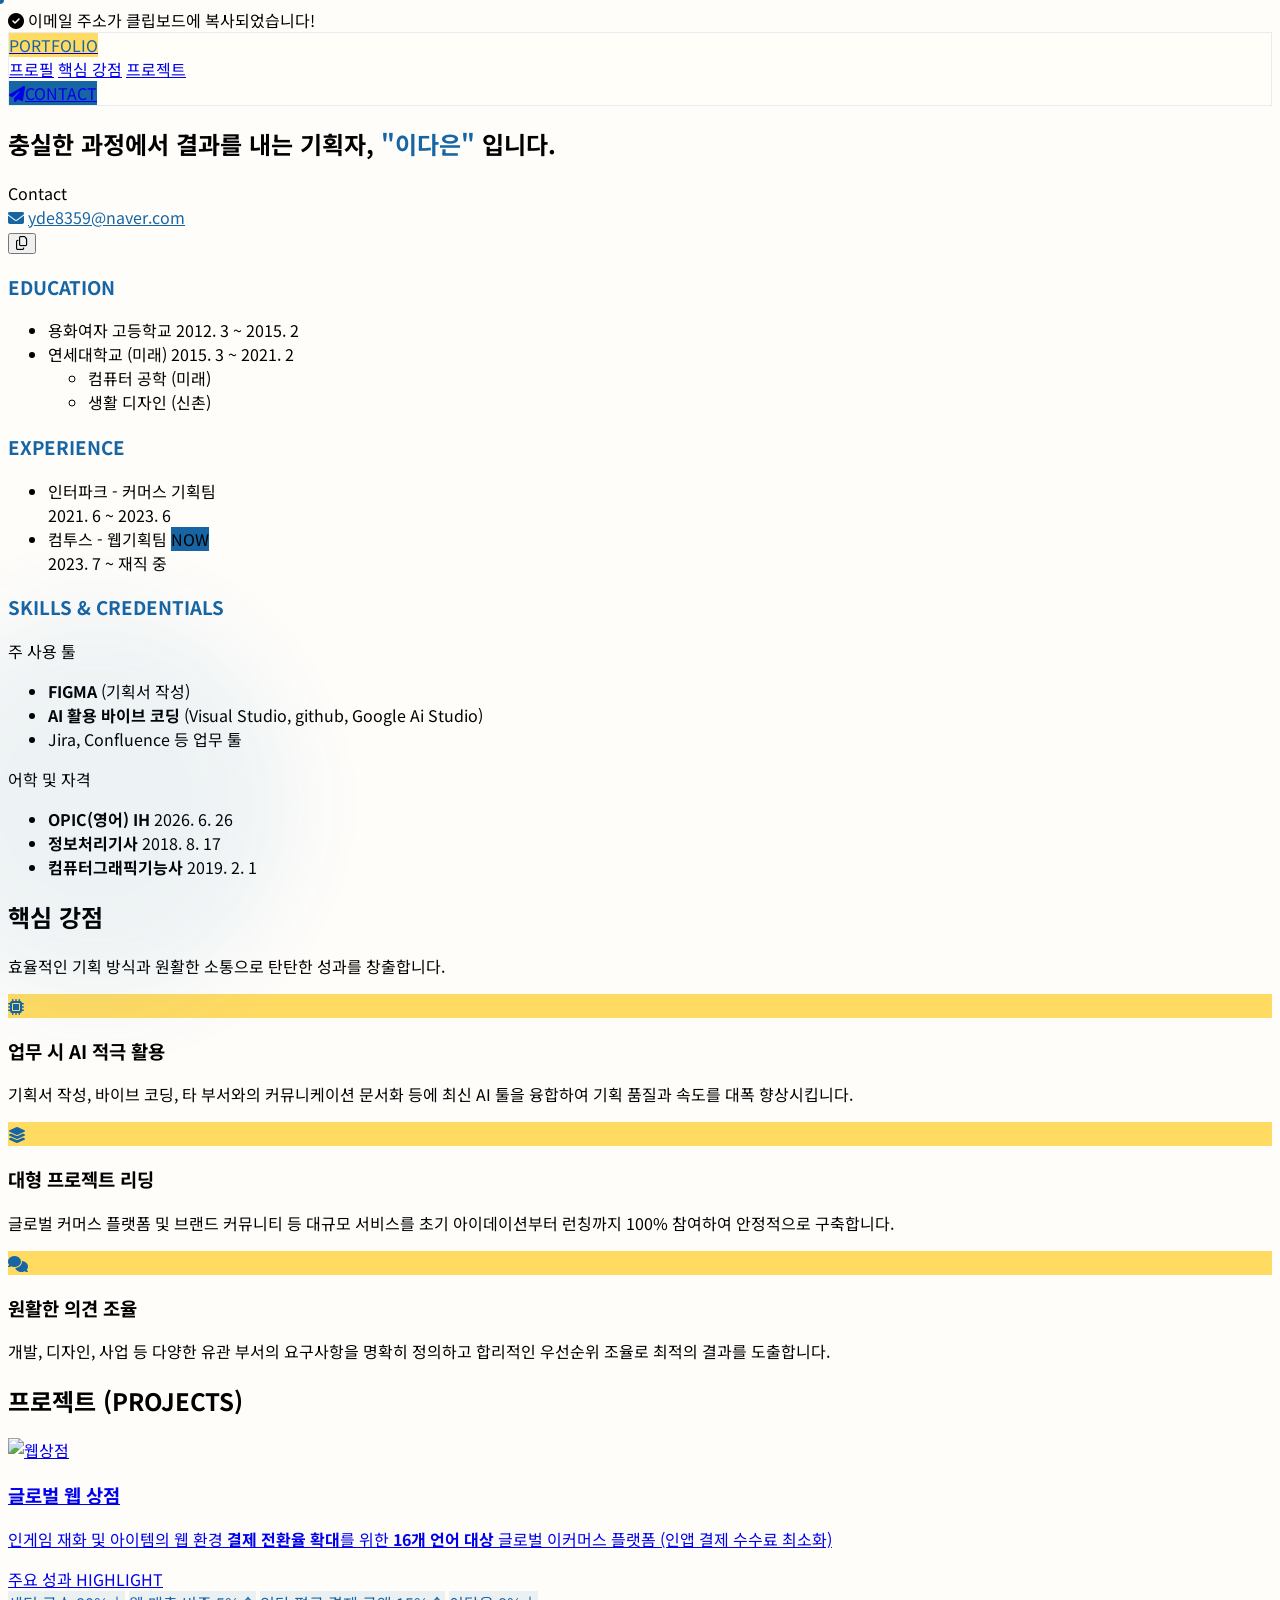
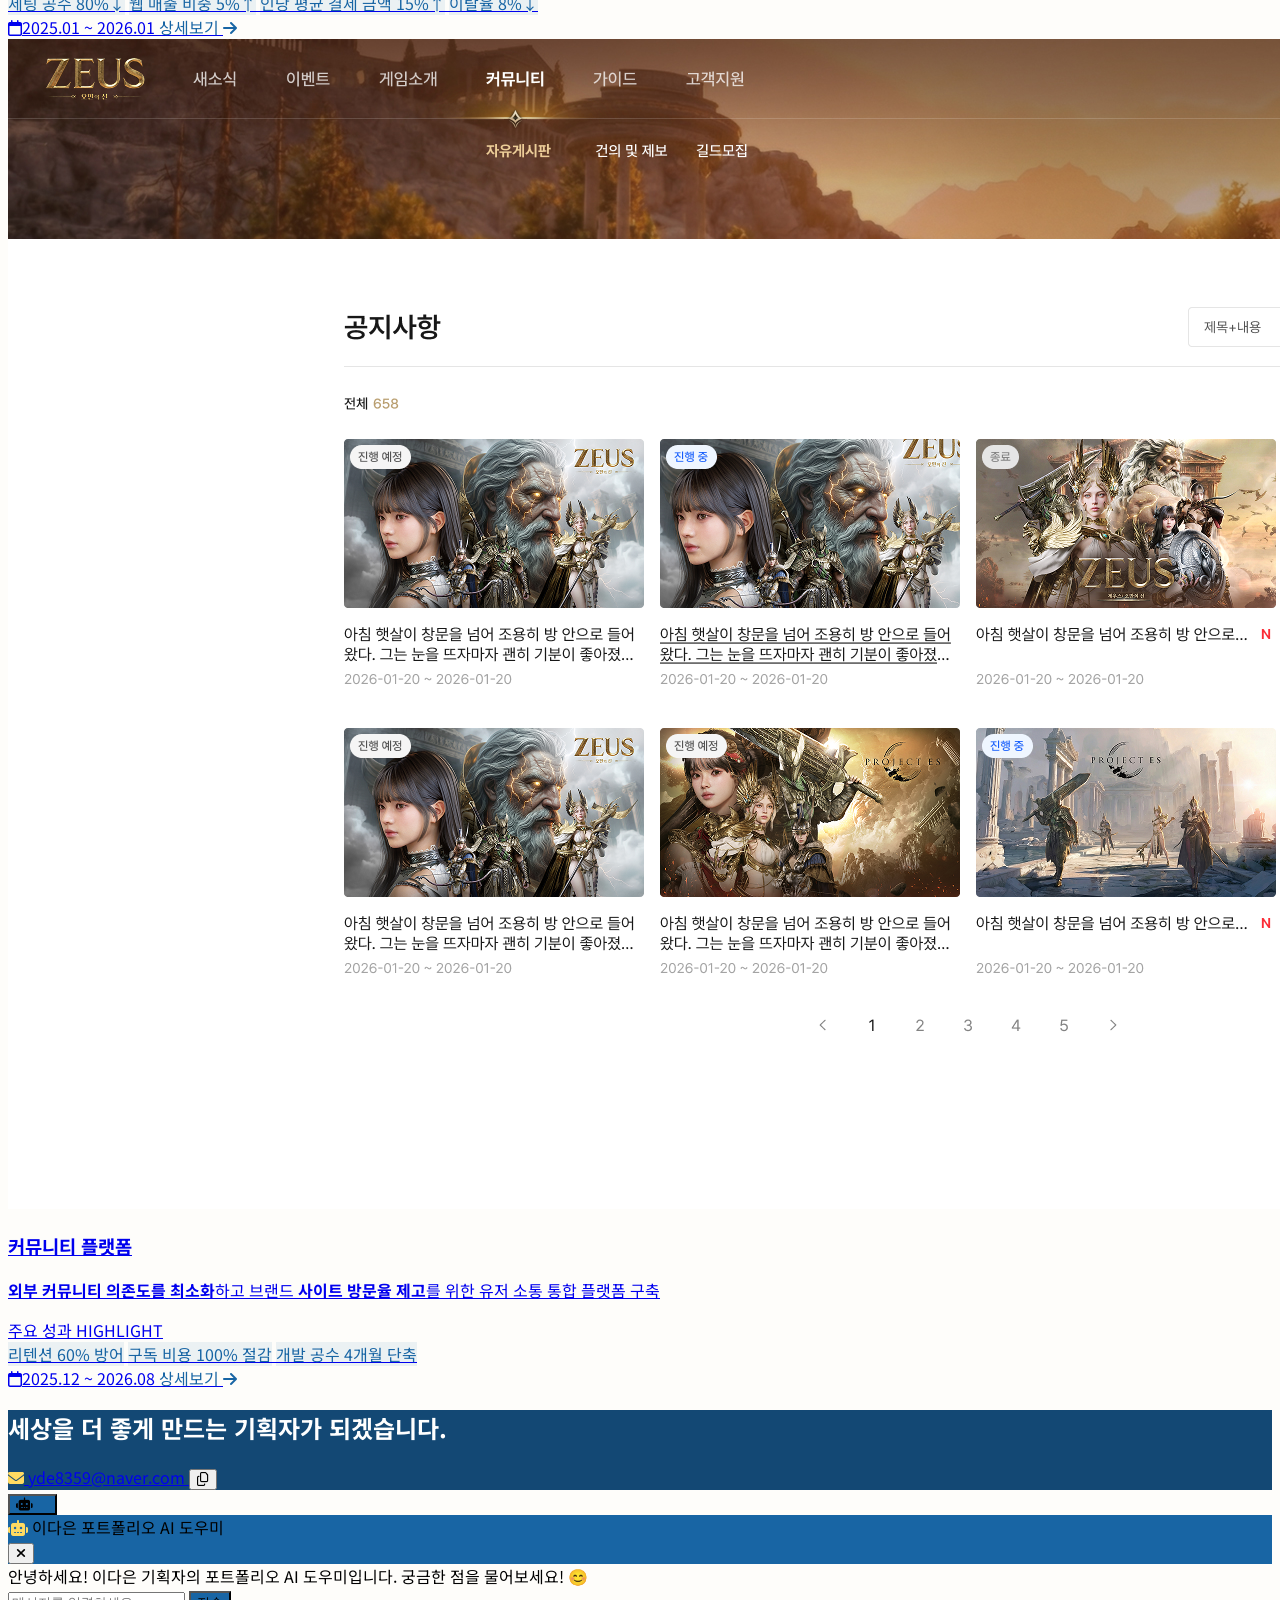
==== commit 3d9a3e6e: "푸터문구 변경" ====
--- a/index.html
+++ b/index.html
@@ -3,6 +3,8 @@
 <head>
     <meta charset="UTF-8">
     <meta name="viewport" content="width=device-width, initial-scale=1.0">
+    <meta name="color-scheme" content="light only">
+    <meta name="supported-color-schemes" content="light">
     <title>이다은 | 기획자 포트폴리오</title>
 
     <!-- Tailwind CSS CDN -->
@@ -282,7 +284,7 @@
     <!-- Footer -->
     <footer id="contact" class="site-footer mt-16 py-12">
         <div class="max-w-6xl mx-auto px-4 sm:px-6 lg:px-8 text-center space-y-6">
-            <h2 class="text-2xl font-bold">충실한 과정에서 최고의 결과를 완성하겠습니다.</h2>
+            <h2 class="text-2xl font-bold">세상을 더 좋게 만드는 기획자가 되겠습니다.</h2>
             <div class="flex flex-wrap justify-center items-center gap-3 text-sm">
                 <a href="mailto:yde8359@naver.com" class="flex items-center text-white hover:text-brand-yellow transition-colors">
                     <i class="fa-solid fa-envelope text-brand-yellow mr-2"></i> yde8359@naver.com
--- a/style.css
+++ b/style.css
@@ -1,6 +1,13 @@
 @charset "UTF-8";
 @import url('https://fonts.googleapis.com/css2?family=Inter:wght@300;400;500;600;700;800&family=Noto+Sans+KR:wght@300;400;500;700;900&display=swap');
+:root {
+    color-scheme: light only;
+}
 
+html, body {
+    color-scheme: light only;
+    background-color: #fefdfa !important;
+}
 /* ==========================================
    1. 기본 스크롤, 폰트 및 배경 설정
    ========================================== */
